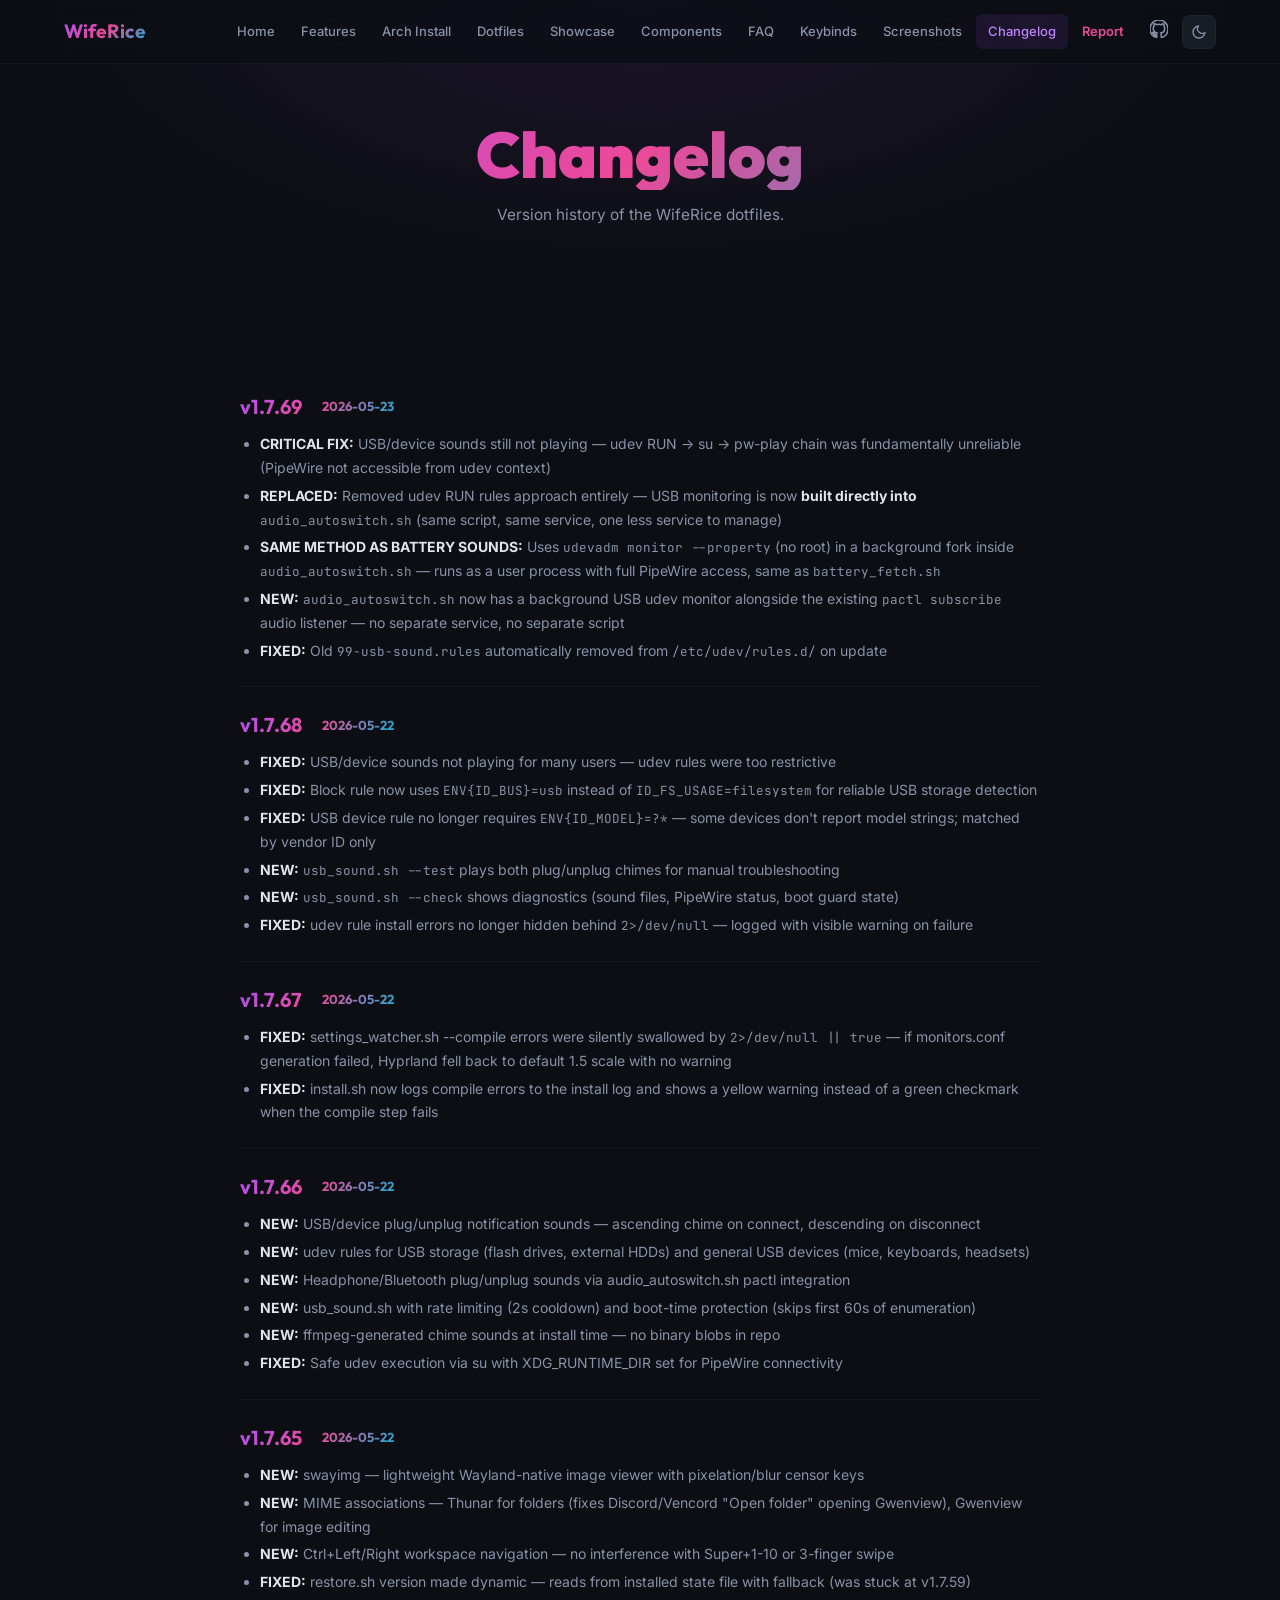
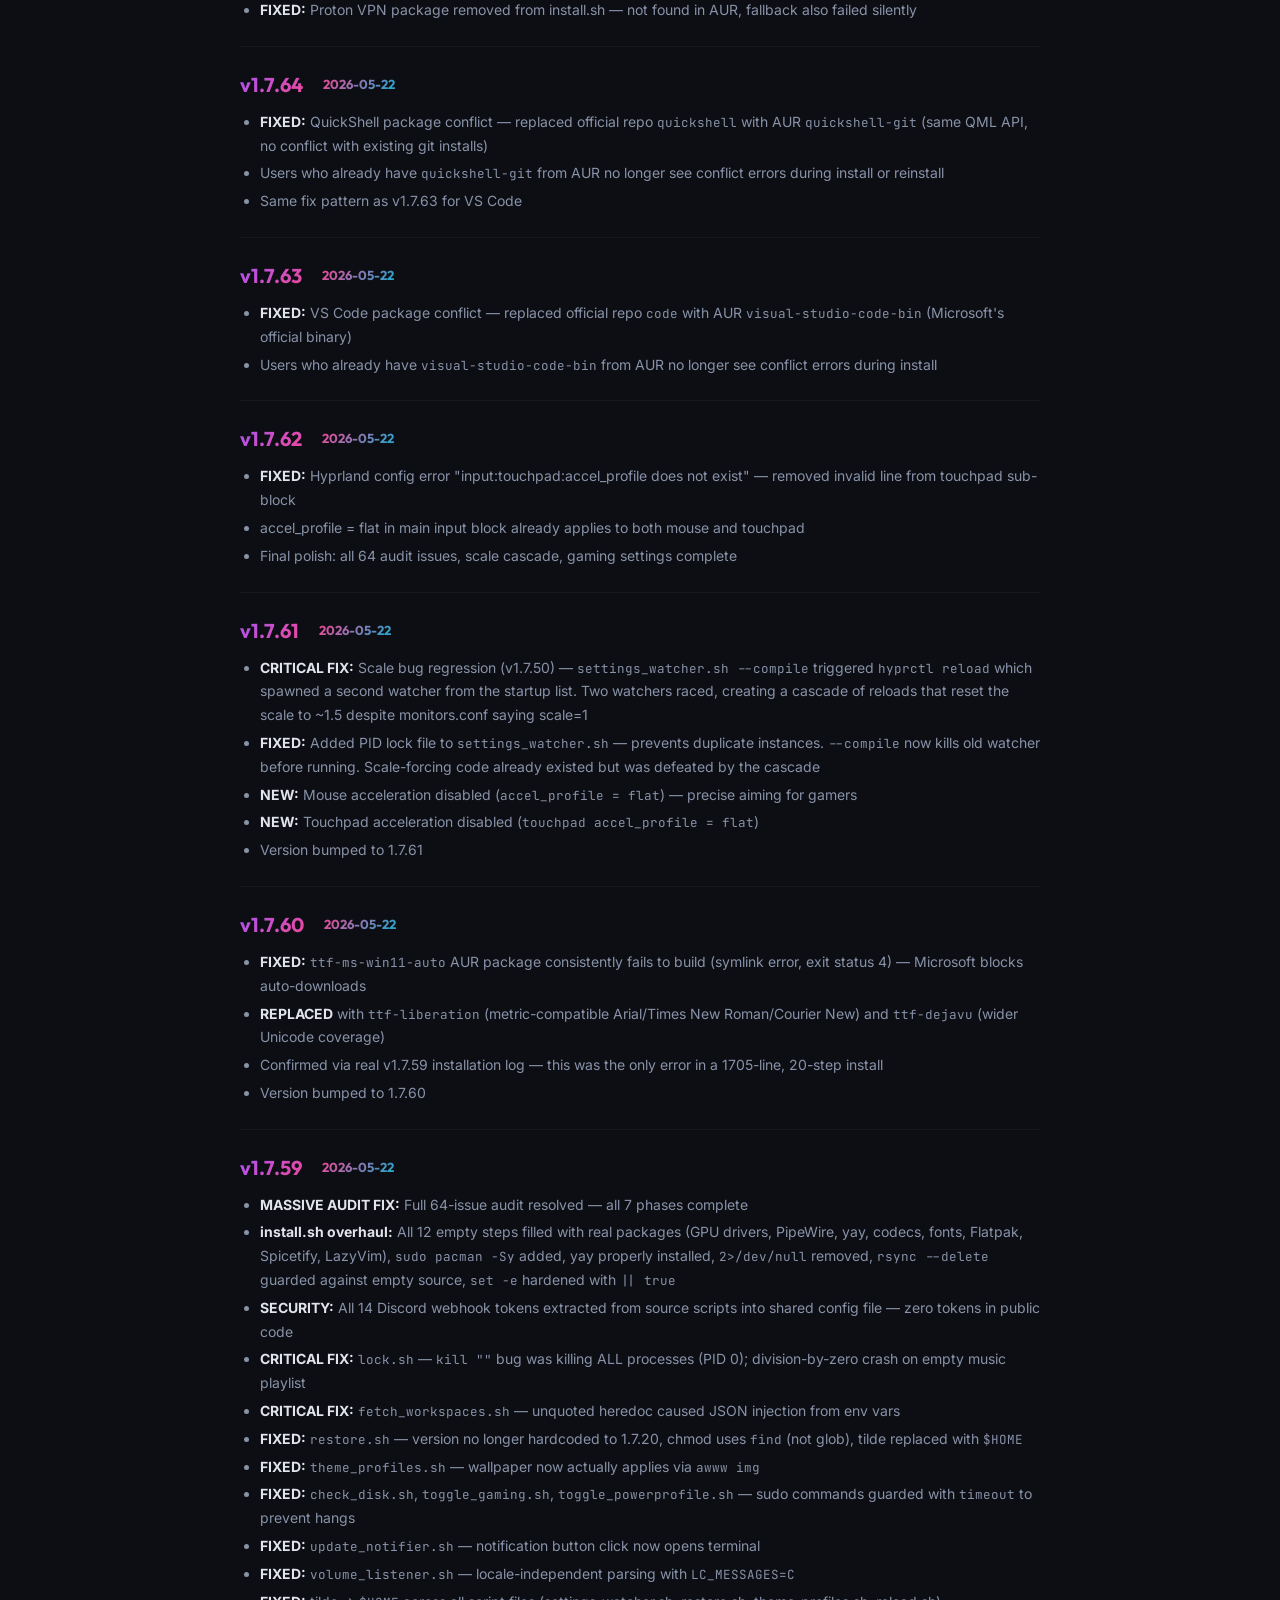
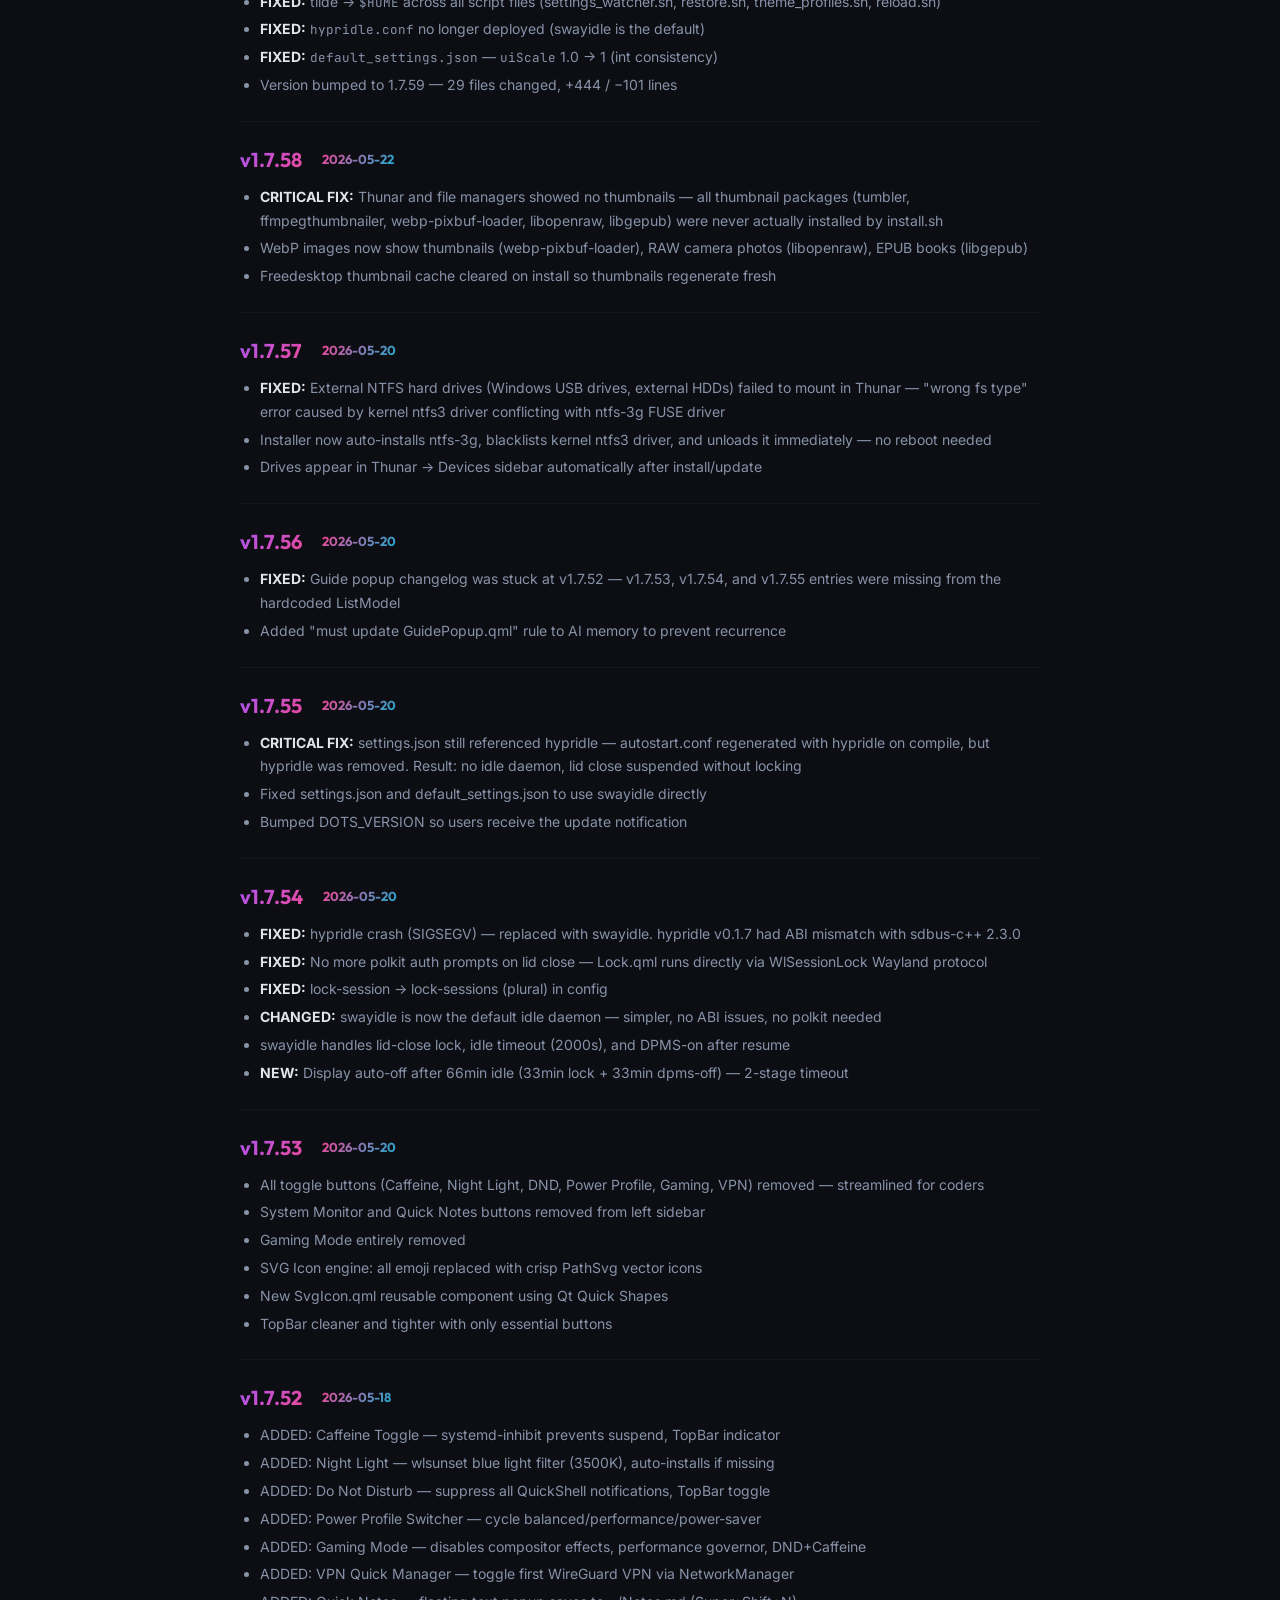
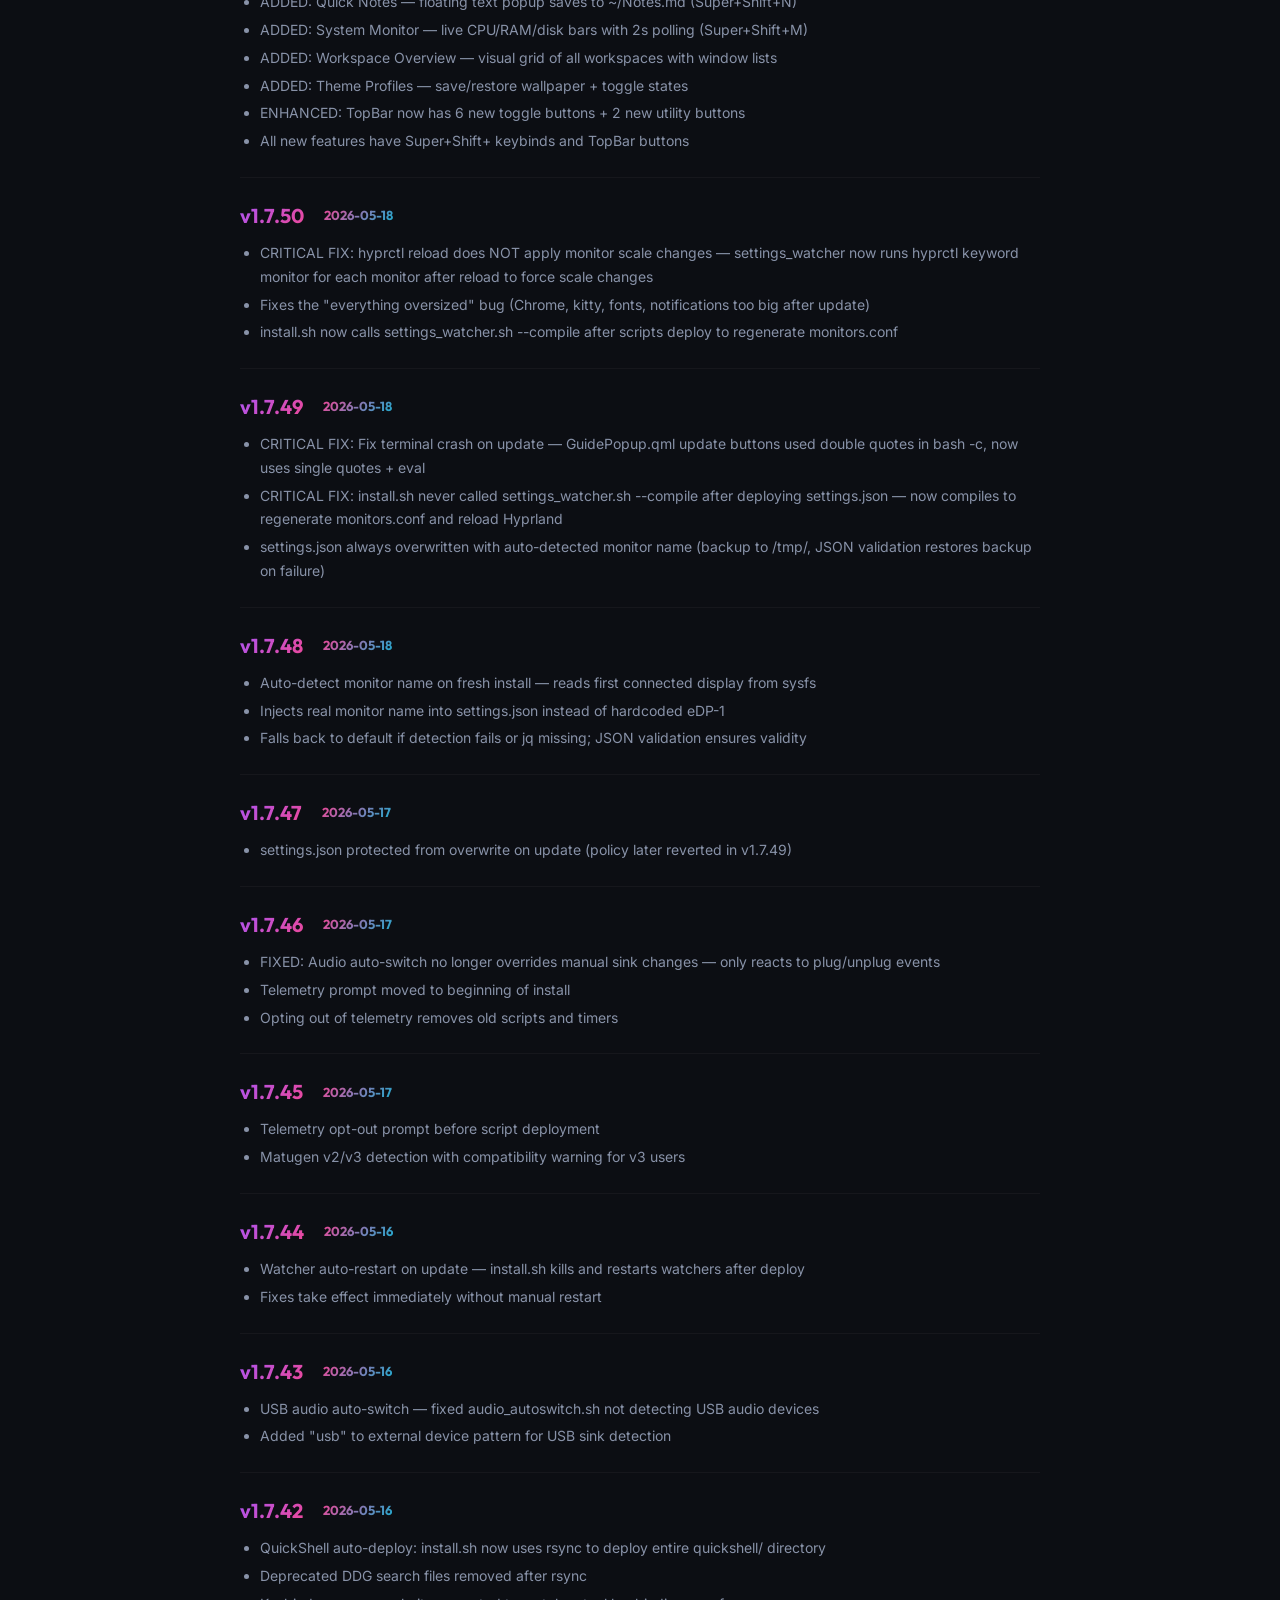
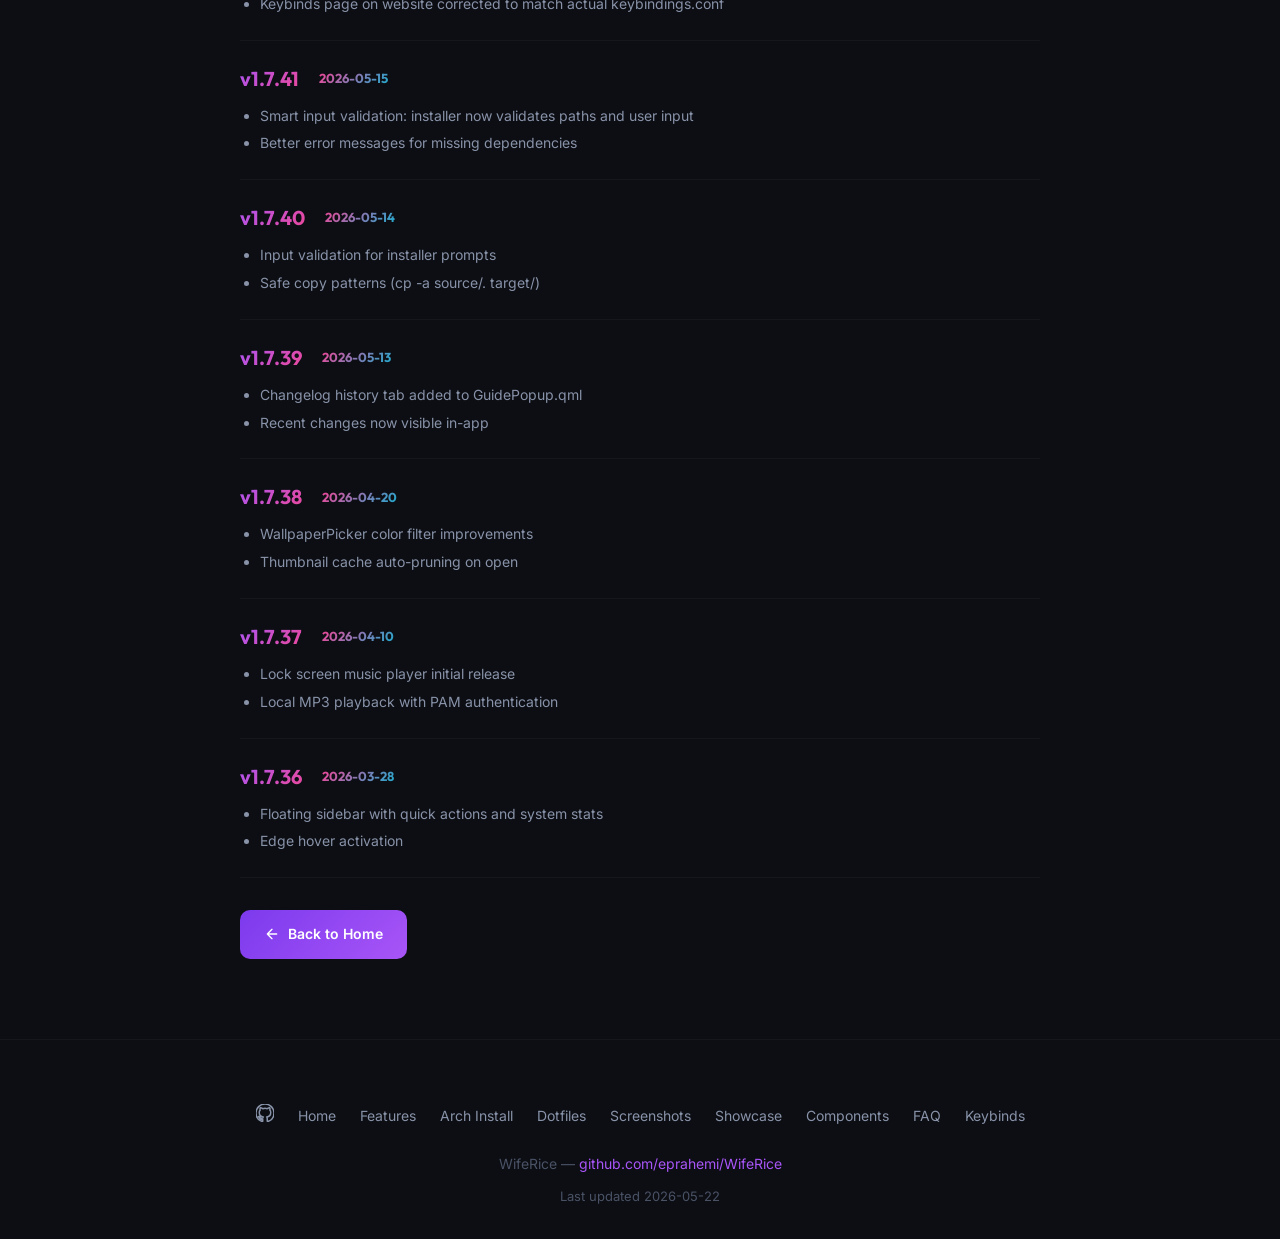
==== changelog.html @ d651232f "changelog: add v1.7.69 — USB sounds built into audio_autoswitch.sh" ====
<!-- deploy: fresh -->
<!DOCTYPE html>
<html lang="en">
<head>
  <meta charset="UTF-8">
  <meta name="viewport" content="width=device-width, initial-scale=1.0, maximum-scale=1.0, user-scalable=no">
  <title>Changelog — WifeRice Dotfiles</title>
  <link rel="icon" type="image/svg+xml" href="data:image/svg+xml,%3Csvg xmlns='http://www.w3.org/2000/svg' viewBox='0 0 32 32'%3E%3Cdefs%3E%3ClinearGradient id='g' x1='0%25' y1='0%25' x2='100%25' y2='100%25'%3E%3Cstop offset='0%25' stop-color='%23a855f7'/%3E%3Cstop offset='100%25' stop-color='%2306b6d4'/%3E%3C/linearGradient%3E%3C/defs%3E%3Crect width='32' height='32' rx='8' fill='%2311151a'/%3E%3Ctext x='16' y='23' font-family='sans-serif' font-size='20' font-weight='bold' fill='url(%23g)' text-anchor='middle'%3EW%3C/text%3E%3C/svg%3E">
  <meta name="description" content="WifeRice version history and changelog — see what's new in each release.">
  <meta property="og:type" content="website">
  <meta property="og:url" content="https://github.com/eprahemi/WifeRice">
  <meta property="og:title" content="Changelog — WifeRice Dotfiles">
  <meta property="og:description" content="WifeRice version history and changelog — see what's new in each release.">
  <meta name="twitter:card" content="summary_large_image">
  <meta name="twitter:title" content="Changelog — WifeRice Dotfiles">
  <link rel="preconnect" href="https://fonts.googleapis.com">
  <link rel="preconnect" href="https://fonts.gstatic.com" crossorigin>
  <link href="https://fonts.googleapis.com/css2?family=Inter:wght@300;400;500;600;700;800;900&family=Outfit:wght@200;300;400;600;700;900&family=JetBrains+Mono:wght@400;500;700&display=swap" rel="stylesheet">
  <link rel="stylesheet" href="style.css">
</head>
<body>
<div id="scroll-progress"></div>

<nav>
  <div class="nav-inner">
    <a href="home.html" class="nav-logo">WifeRice</a>
    <div class="nav-links">
      <a href="home.html">Home</a>
      <a href="features.html">Features</a>
      <a href="install-arch.html">Arch Install</a>
      <a href="install-dots.html">Dotfiles</a>
      <a href="showcase.html">Showcase</a>
      <a href="components.html">Components</a>
      <a href="faq.html">FAQ</a>
      <a href="keybinds.html">Keybinds</a>
      <a href="screenshots.html">Screenshots</a>
      <a href="changelog.html" class="active">Changelog</a>
      <a href="report.html" style="color:var(--pink);font-weight:600;">Report</a>
      <a href="https://github.com/eprahemi/WifeRice" target="_blank" aria-label="GitHub"><span class="icon-svg" style="width:18px;height:18px;"><svg viewBox="0 0 24 24" fill="currentColor" stroke="none"><path d="M12 0c-6.626 0-12 5.373-12 12 0 5.302 3.438 9.8 8.207 11.387.599.111.793-.261.793-.577v-2.234c-3.338.726-4.033-1.416-4.033-1.416-.546-1.387-1.333-1.756-1.333-1.756-1.089-.745.083-.729.083-.729 1.205.084 1.839 1.237 1.839 1.237 1.07 1.834 2.807 1.304 3.492.997.107-.775.418-1.305.762-1.604-2.665-.305-5.467-1.334-5.467-5.931 0-1.311.469-2.381 1.236-3.221-.124-.303-.535-1.524.117-3.176 0 0 1.008-.322 3.301 1.23.957-.266 1.983-.399 3.003-.405 1.02.006 2.047.139 3.006.405 2.291-1.552 3.297-1.23 3.297-1.23.653 1.653.242 2.874.118 3.176.77.84 1.235 1.911 1.235 3.221 0 4.609-2.807 5.624-5.479 5.921.43.372.823 1.102.823 2.222v3.293c0 .319.192.694.801.576 4.765-1.589 8.199-6.086 8.199-11.386 0-6.627-5.373-12-12-12z"/></svg></span></a>
      <button class="theme-toggle" onclick="toggleTheme()" aria-label="Toggle theme"><span class="icon-svg" style="width:16px;height:16px;"><svg viewBox="0 0 24 24"><path d="M21 12.79A9 9 0 1111.21 3 7 7 0 0021 12.79z"/></svg></span></button>
    </div>
    <button class="nav-hamburger" onclick="this.parentElement.querySelector('.nav-links').classList.toggle('open')" aria-label="Menu">
      <span></span><span></span><span></span>
    </button>
  </div>
</nav>

<section class="hero-mini">
  <h1>Changelog</h1>
  <p>Version history of the WifeRice dotfiles.</p>
</section>

<section>
  <div class="container narrow">
    <div class="changelog-item fade-in">
      <div class="changelog-version">v1.7.69 <span class="changelog-date">2026-05-23</span></div>
      <ul>
        <li><strong>CRITICAL FIX:</strong> USB/device sounds still not playing — udev RUN → su → pw-play chain was fundamentally unreliable (PipeWire not accessible from udev context)</li>
        <li><strong>REPLACED:</strong> Removed udev RUN rules approach entirely — USB monitoring is now <strong>built directly into</strong> <code>audio_autoswitch.sh</code> (same script, same service, one less service to manage)</li>
        <li><strong>SAME METHOD AS BATTERY SOUNDS:</strong> Uses <code>udevadm monitor --property</code> (no root) in a background fork inside <code>audio_autoswitch.sh</code> — runs as a user process with full PipeWire access, same as <code>battery_fetch.sh</code></li>
        <li><strong>NEW:</strong> <code>audio_autoswitch.sh</code> now has a background USB udev monitor alongside the existing <code>pactl subscribe</code> audio listener — no separate service, no separate script</li>
        <li><strong>FIXED:</strong> Old <code>99-usb-sound.rules</code> automatically removed from <code>/etc/udev/rules.d/</code> on update</li>
      </ul>
    </div>
    <div class="changelog-item fade-in">
      <div class="changelog-version">v1.7.68 <span class="changelog-date">2026-05-22</span></div>
      <ul>
        <li><strong>FIXED:</strong> USB/device sounds not playing for many users — udev rules were too restrictive</li>
        <li><strong>FIXED:</strong> Block rule now uses <code>ENV{ID_BUS}=usb</code> instead of <code>ID_FS_USAGE=filesystem</code> for reliable USB storage detection</li>
        <li><strong>FIXED:</strong> USB device rule no longer requires <code>ENV{ID_MODEL}=?*</code> — some devices don't report model strings; matched by vendor ID only</li>
        <li><strong>NEW:</strong> <code>usb_sound.sh --test</code> plays both plug/unplug chimes for manual troubleshooting</li>
        <li><strong>NEW:</strong> <code>usb_sound.sh --check</code> shows diagnostics (sound files, PipeWire status, boot guard state)</li>
        <li><strong>FIXED:</strong> udev rule install errors no longer hidden behind <code>2>/dev/null</code> — logged with visible warning on failure</li>
      </ul>
    </div>
    <div class="changelog-item fade-in">
      <div class="changelog-version">v1.7.67 <span class="changelog-date">2026-05-22</span></div>
      <ul>
        <li><strong>FIXED:</strong> settings_watcher.sh --compile errors were silently swallowed by <code>2>/dev/null || true</code> — if monitors.conf generation failed, Hyprland fell back to default 1.5 scale with no warning</li>
        <li><strong>FIXED:</strong> install.sh now logs compile errors to the install log and shows a yellow warning instead of a green checkmark when the compile step fails</li>
      </ul>
    </div>
    <div class="changelog-item fade-in">
      <div class="changelog-version">v1.7.66 <span class="changelog-date">2026-05-22</span></div>
      <ul>
        <li><strong>NEW:</strong> USB/device plug/unplug notification sounds — ascending chime on connect, descending on disconnect</li>
        <li><strong>NEW:</strong> udev rules for USB storage (flash drives, external HDDs) and general USB devices (mice, keyboards, headsets)</li>
        <li><strong>NEW:</strong> Headphone/Bluetooth plug/unplug sounds via audio_autoswitch.sh pactl integration</li>
        <li><strong>NEW:</strong> usb_sound.sh with rate limiting (2s cooldown) and boot-time protection (skips first 60s of enumeration)</li>
        <li><strong>NEW:</strong> ffmpeg-generated chime sounds at install time — no binary blobs in repo</li>
        <li><strong>FIXED:</strong> Safe udev execution via su with XDG_RUNTIME_DIR set for PipeWire connectivity</li>
      </ul>
    </div>
    <div class="changelog-item fade-in">
      <div class="changelog-version">v1.7.65 <span class="changelog-date">2026-05-22</span></div>
      <ul>
        <li><strong>NEW:</strong> swayimg — lightweight Wayland-native image viewer with pixelation/blur censor keys</li>
        <li><strong>NEW:</strong> MIME associations — Thunar for folders (fixes Discord/Vencord "Open folder" opening Gwenview), Gwenview for image editing</li>
        <li><strong>NEW:</strong> Ctrl+Left/Right workspace navigation — no interference with Super+1-10 or 3-finger swipe</li>
        <li><strong>FIXED:</strong> restore.sh version made dynamic — reads from installed state file with fallback (was stuck at v1.7.59)</li>
        <li><strong>FIXED:</strong> Proton VPN package removed from install.sh — not found in AUR, fallback also failed silently</li>
      </ul>
    </div>
    <div class="changelog-item fade-in">
      <div class="changelog-version">v1.7.64 <span class="changelog-date">2026-05-22</span></div>
      <ul>
        <li><strong>FIXED:</strong> QuickShell package conflict — replaced official repo <code>quickshell</code> with AUR <code>quickshell-git</code> (same QML API, no conflict with existing git installs)</li>
        <li>Users who already have <code>quickshell-git</code> from AUR no longer see conflict errors during install or reinstall</li>
        <li>Same fix pattern as v1.7.63 for VS Code</li>
      </ul>
    </div>
    <div class="changelog-item fade-in">
      <div class="changelog-version">v1.7.63 <span class="changelog-date">2026-05-22</span></div>
      <ul>
        <li><strong>FIXED:</strong> VS Code package conflict — replaced official repo <code>code</code> with AUR <code>visual-studio-code-bin</code> (Microsoft's official binary)</li>
        <li>Users who already have <code>visual-studio-code-bin</code> from AUR no longer see conflict errors during install</li>
      </ul>
    </div>
    <div class="changelog-item fade-in">
      <div class="changelog-version">v1.7.62 <span class="changelog-date">2026-05-22</span></div>
      <ul>
        <li><strong>FIXED:</strong> Hyprland config error "input:touchpad:accel_profile does not exist" — removed invalid line from touchpad sub-block</li>
        <li>accel_profile = flat in main input block already applies to both mouse and touchpad</li>
        <li>Final polish: all 64 audit issues, scale cascade, gaming settings complete</li>
      </ul>
    </div>
    <div class="changelog-item fade-in">
      <div class="changelog-version">v1.7.61 <span class="changelog-date">2026-05-22</span></div>
      <ul>
        <li><strong>CRITICAL FIX:</strong> Scale bug regression (v1.7.50) — <code>settings_watcher.sh --compile</code> triggered <code>hyprctl reload</code> which spawned a second watcher from the startup list. Two watchers raced, creating a cascade of reloads that reset the scale to ~1.5 despite monitors.conf saying scale=1</li>
        <li><strong>FIXED:</strong> Added PID lock file to <code>settings_watcher.sh</code> — prevents duplicate instances. <code>--compile</code> now kills old watcher before running. Scale-forcing code already existed but was defeated by the cascade</li>
        <li><strong>NEW:</strong> Mouse acceleration disabled (<code>accel_profile = flat</code>) — precise aiming for gamers</li>
        <li><strong>NEW:</strong> Touchpad acceleration disabled (<code>touchpad accel_profile = flat</code>)</li>
        <li>Version bumped to 1.7.61</li>
      </ul>
    </div>
    <div class="changelog-item fade-in">
      <div class="changelog-version">v1.7.60 <span class="changelog-date">2026-05-22</span></div>
      <ul>
        <li><strong>FIXED:</strong> <code>ttf-ms-win11-auto</code> AUR package consistently fails to build (symlink error, exit status 4) — Microsoft blocks auto-downloads</li>
        <li><strong>REPLACED</strong> with <code>ttf-liberation</code> (metric-compatible Arial/Times New Roman/Courier New) and <code>ttf-dejavu</code> (wider Unicode coverage)</li>
        <li>Confirmed via real v1.7.59 installation log — this was the only error in a 1705-line, 20-step install</li>
        <li>Version bumped to 1.7.60</li>
      </ul>
    </div>
    <div class="changelog-item fade-in">
      <div class="changelog-version">v1.7.59 <span class="changelog-date">2026-05-22</span></div>
      <ul>
        <li><strong>MASSIVE AUDIT FIX:</strong> Full 64-issue audit resolved — all 7 phases complete</li>
        <li><strong>install.sh overhaul:</strong> All 12 empty steps filled with real packages (GPU drivers, PipeWire, yay, codecs, fonts, Flatpak, Spicetify, LazyVim), <code>sudo pacman -Sy</code> added, yay properly installed, <code>2>/dev/null</code> removed, <code>rsync --delete</code> guarded against empty source, <code>set -e</code> hardened with <code>|| true</code></li>
        <li><strong>SECURITY:</strong> All 14 Discord webhook tokens extracted from source scripts into shared config file — zero tokens in public code</li>
        <li><strong>CRITICAL FIX:</strong> <code>lock.sh</code> — <code>kill ""</code> bug was killing ALL processes (PID 0); division-by-zero crash on empty music playlist</li>
        <li><strong>CRITICAL FIX:</strong> <code>fetch_workspaces.sh</code> — unquoted heredoc caused JSON injection from env vars</li>
        <li><strong>FIXED:</strong> <code>restore.sh</code> — version no longer hardcoded to 1.7.20, chmod uses <code>find</code> (not glob), tilde replaced with <code>$HOME</code></li>
        <li><strong>FIXED:</strong> <code>theme_profiles.sh</code> — wallpaper now actually applies via <code>awww img</code></li>
        <li><strong>FIXED:</strong> <code>check_disk.sh</code>, <code>toggle_gaming.sh</code>, <code>toggle_powerprofile.sh</code> — sudo commands guarded with <code>timeout</code> to prevent hangs</li>
        <li><strong>FIXED:</strong> <code>update_notifier.sh</code> — notification button click now opens terminal</li>
        <li><strong>FIXED:</strong> <code>volume_listener.sh</code> — locale-independent parsing with <code>LC_MESSAGES=C</code></li>
        <li><strong>FIXED:</strong> tilde → <code>$HOME</code> across all script files (settings_watcher.sh, restore.sh, theme_profiles.sh, reload.sh)</li>
        <li><strong>FIXED:</strong> <code>hypridle.conf</code> no longer deployed (swayidle is the default)</li>
        <li><strong>FIXED:</strong> <code>default_settings.json</code> — <code>uiScale</code> 1.0 → 1 (int consistency)</li>
        <li>Version bumped to 1.7.59 — 29 files changed, +444 / −101 lines</li>
      </ul>
    </div>
    <div class="changelog-item fade-in">
      <div class="changelog-version">v1.7.58 <span class="changelog-date">2026-05-22</span></div>
      <ul>
        <li><strong>CRITICAL FIX:</strong> Thunar and file managers showed no thumbnails — all thumbnail packages (tumbler, ffmpegthumbnailer, webp-pixbuf-loader, libopenraw, libgepub) were never actually installed by install.sh</li>
        <li>WebP images now show thumbnails (webp-pixbuf-loader), RAW camera photos (libopenraw), EPUB books (libgepub)</li>
        <li>Freedesktop thumbnail cache cleared on install so thumbnails regenerate fresh</li>
      </ul>
    </div>
    <div class="changelog-item fade-in">
      <div class="changelog-version">v1.7.57 <span class="changelog-date">2026-05-20</span></div>
      <ul>
        <li><strong>FIXED:</strong> External NTFS hard drives (Windows USB drives, external HDDs) failed to mount in Thunar — "wrong fs type" error caused by kernel ntfs3 driver conflicting with ntfs-3g FUSE driver</li>
        <li>Installer now auto-installs ntfs-3g, blacklists kernel ntfs3 driver, and unloads it immediately — no reboot needed</li>
        <li>Drives appear in Thunar → Devices sidebar automatically after install/update</li>
      </ul>
    </div>
    <div class="changelog-item fade-in">
      <div class="changelog-version">v1.7.56 <span class="changelog-date">2026-05-20</span></div>
      <ul>
        <li><strong>FIXED:</strong> Guide popup changelog was stuck at v1.7.52 — v1.7.53, v1.7.54, and v1.7.55 entries were missing from the hardcoded ListModel</li>
        <li>Added "must update GuidePopup.qml" rule to AI memory to prevent recurrence</li>
      </ul>
    </div>
    <div class="changelog-item fade-in">
      <div class="changelog-version">v1.7.55 <span class="changelog-date">2026-05-20</span></div>
      <ul>
        <li><strong>CRITICAL FIX:</strong> settings.json still referenced hypridle — autostart.conf regenerated with hypridle on compile, but hypridle was removed. Result: no idle daemon, lid close suspended without locking</li>
        <li>Fixed settings.json and default_settings.json to use swayidle directly</li>
        <li>Bumped DOTS_VERSION so users receive the update notification</li>
      </ul>
    </div>
    <div class="changelog-item fade-in">
      <div class="changelog-version">v1.7.54 <span class="changelog-date">2026-05-20</span></div>
      <ul>
        <li><strong>FIXED:</strong> hypridle crash (SIGSEGV) — replaced with swayidle. hypridle v0.1.7 had ABI mismatch with sdbus-c++ 2.3.0</li>
        <li><strong>FIXED:</strong> No more polkit auth prompts on lid close — Lock.qml runs directly via WlSessionLock Wayland protocol</li>
        <li><strong>FIXED:</strong> lock-session → lock-sessions (plural) in config</li>
        <li><strong>CHANGED:</strong> swayidle is now the default idle daemon — simpler, no ABI issues, no polkit needed</li>
        <li>swayidle handles lid-close lock, idle timeout (2000s), and DPMS-on after resume</li>
        <li><strong>NEW:</strong> Display auto-off after 66min idle (33min lock + 33min dpms-off) — 2-stage timeout</li>
      </ul>
    </div>
    <div class="changelog-item fade-in">
      <div class="changelog-version">v1.7.53 <span class="changelog-date">2026-05-20</span></div>
      <ul>
        <li>All toggle buttons (Caffeine, Night Light, DND, Power Profile, Gaming, VPN) removed — streamlined for coders</li>
        <li>System Monitor and Quick Notes buttons removed from left sidebar</li>
        <li>Gaming Mode entirely removed</li>
        <li>SVG Icon engine: all emoji replaced with crisp PathSvg vector icons</li>
        <li>New SvgIcon.qml reusable component using Qt Quick Shapes</li>
        <li>TopBar cleaner and tighter with only essential buttons</li>
      </ul>
    </div>
    <div class="changelog-item fade-in">
      <div class="changelog-version">v1.7.52 <span class="changelog-date">2026-05-18</span></div>
      <ul>
        <li>ADDED: Caffeine Toggle — systemd-inhibit prevents suspend, TopBar indicator</li>
        <li>ADDED: Night Light — wlsunset blue light filter (3500K), auto-installs if missing</li>
        <li>ADDED: Do Not Disturb — suppress all QuickShell notifications, TopBar toggle</li>
        <li>ADDED: Power Profile Switcher — cycle balanced/performance/power-saver</li>
        <li>ADDED: Gaming Mode — disables compositor effects, performance governor, DND+Caffeine</li>
        <li>ADDED: VPN Quick Manager — toggle first WireGuard VPN via NetworkManager</li>
        <li>ADDED: Quick Notes — floating text popup saves to ~/Notes.md (Super+Shift+N)</li>
        <li>ADDED: System Monitor — live CPU/RAM/disk bars with 2s polling (Super+Shift+M)</li>
        <li>ADDED: Workspace Overview — visual grid of all workspaces with window lists</li>
        <li>ADDED: Theme Profiles — save/restore wallpaper + toggle states</li>
        <li>ENHANCED: TopBar now has 6 new toggle buttons + 2 new utility buttons</li>
        <li>All new features have Super+Shift+ keybinds and TopBar buttons</li>
      </ul>
    </div>
    <div class="changelog-item fade-in">
      <div class="changelog-version">v1.7.50 <span class="changelog-date">2026-05-18</span></div>
      <ul>
        <li>CRITICAL FIX: hyprctl reload does NOT apply monitor scale changes — settings_watcher now runs hyprctl keyword monitor for each monitor after reload to force scale changes</li>
        <li>Fixes the "everything oversized" bug (Chrome, kitty, fonts, notifications too big after update)</li>
        <li>install.sh now calls settings_watcher.sh --compile after scripts deploy to regenerate monitors.conf</li>
      </ul>
    </div>
    <div class="changelog-item fade-in">
      <div class="changelog-version">v1.7.49 <span class="changelog-date">2026-05-18</span></div>
      <ul>
        <li>CRITICAL FIX: Fix terminal crash on update — GuidePopup.qml update buttons used double quotes in bash -c, now uses single quotes + eval</li>
        <li>CRITICAL FIX: install.sh never called settings_watcher.sh --compile after deploying settings.json — now compiles to regenerate monitors.conf and reload Hyprland</li>
        <li>settings.json always overwritten with auto-detected monitor name (backup to /tmp/, JSON validation restores backup on failure)</li>
      </ul>
    </div>
    <div class="changelog-item fade-in">
      <div class="changelog-version">v1.7.48 <span class="changelog-date">2026-05-18</span></div>
      <ul>
        <li>Auto-detect monitor name on fresh install — reads first connected display from sysfs</li>
        <li>Injects real monitor name into settings.json instead of hardcoded eDP-1</li>
        <li>Falls back to default if detection fails or jq missing; JSON validation ensures validity</li>
      </ul>
    </div>
    <div class="changelog-item fade-in">
      <div class="changelog-version">v1.7.47 <span class="changelog-date">2026-05-17</span></div>
      <ul>
        <li>settings.json protected from overwrite on update (policy later reverted in v1.7.49)</li>
      </ul>
    </div>
    <div class="changelog-item fade-in">
      <div class="changelog-version">v1.7.46 <span class="changelog-date">2026-05-17</span></div>
      <ul>
        <li>FIXED: Audio auto-switch no longer overrides manual sink changes — only reacts to plug/unplug events</li>
        <li>Telemetry prompt moved to beginning of install</li>
        <li>Opting out of telemetry removes old scripts and timers</li>
      </ul>
    </div>
    <div class="changelog-item fade-in">
      <div class="changelog-version">v1.7.45 <span class="changelog-date">2026-05-17</span></div>
      <ul>
        <li>Telemetry opt-out prompt before script deployment</li>
        <li>Matugen v2/v3 detection with compatibility warning for v3 users</li>
      </ul>
    </div>
    <div class="changelog-item fade-in">
      <div class="changelog-version">v1.7.44 <span class="changelog-date">2026-05-16</span></div>
      <ul>
        <li>Watcher auto-restart on update — install.sh kills and restarts watchers after deploy</li>
        <li>Fixes take effect immediately without manual restart</li>
      </ul>
    </div>
    <div class="changelog-item fade-in">
      <div class="changelog-version">v1.7.43 <span class="changelog-date">2026-05-16</span></div>
      <ul>
        <li>USB audio auto-switch — fixed audio_autoswitch.sh not detecting USB audio devices</li>
        <li>Added "usb" to external device pattern for USB sink detection</li>
      </ul>
    </div>
    <div class="changelog-item fade-in">
      <div class="changelog-version">v1.7.42 <span class="changelog-date">2026-05-16</span></div>
      <ul>
        <li>QuickShell auto-deploy: install.sh now uses rsync to deploy entire quickshell/ directory</li>
        <li>Deprecated DDG search files removed after rsync</li>
        <li>Keybinds page on website corrected to match actual keybindings.conf</li>
      </ul>
    </div>
    <div class="changelog-item fade-in">
      <div class="changelog-version">v1.7.41 <span class="changelog-date">2026-05-15</span></div>
      <ul>
        <li>Smart input validation: installer now validates paths and user input</li>
        <li>Better error messages for missing dependencies</li>
      </ul>
    </div>
    <div class="changelog-item fade-in">
      <div class="changelog-version">v1.7.40 <span class="changelog-date">2026-05-14</span></div>
      <ul>
        <li>Input validation for installer prompts</li>
        <li>Safe copy patterns (cp -a source/. target/)</li>
      </ul>
    </div>
    <div class="changelog-item fade-in">
      <div class="changelog-version">v1.7.39 <span class="changelog-date">2026-05-13</span></div>
      <ul>
        <li>Changelog history tab added to GuidePopup.qml</li>
        <li>Recent changes now visible in-app</li>
      </ul>
    </div>
    <div class="changelog-item fade-in">
      <div class="changelog-version">v1.7.38 <span class="changelog-date">2026-04-20</span></div>
      <ul>
        <li>WallpaperPicker color filter improvements</li>
        <li>Thumbnail cache auto-pruning on open</li>
      </ul>
    </div>
    <div class="changelog-item fade-in">
      <div class="changelog-version">v1.7.37 <span class="changelog-date">2026-04-10</span></div>
      <ul>
        <li>Lock screen music player initial release</li>
        <li>Local MP3 playback with PAM authentication</li>
      </ul>
    </div>
    <div class="changelog-item fade-in">
      <div class="changelog-version">v1.7.36 <span class="changelog-date">2026-03-28</span></div>
      <ul>
        <li>Floating sidebar with quick actions and system stats</li>
        <li>Edge hover activation</li>
      </ul>
    </div>

    <a href="home.html" class="section-link"><span class="icon-svg" style="width:16px;height:16px;"><svg viewBox="0 0 24 24"><path d="M19 12H5M12 19l-7-7 7-7"/></svg></span> Back to Home</a>
  </div>
</section>

<footer>
  <div class="footer-links">
    <a href="https://github.com/eprahemi/WifeRice" target="_blank" aria-label="GitHub"><span class="icon-svg" style="width:18px;height:18px;"><svg viewBox="0 0 24 24" fill="currentColor" stroke="none"><path d="M12 0c-6.626 0-12 5.373-12 12 0 5.302 3.438 9.8 8.207 11.387.599.111.793-.261.793-.577v-2.234c-3.338.726-4.033-1.416-4.033-1.416-.546-1.387-1.333-1.756-1.333-1.756-1.089-.745.083-.729.083-.729 1.205.084 1.839 1.237 1.839 1.237 1.07 1.834 2.807 1.304 3.492.997.107-.775.418-1.305.762-1.604-2.665-.305-5.467-1.334-5.467-5.931 0-1.311.469-2.381 1.236-3.221-.124-.303-.535-1.524.117-3.176 0 0 1.008-.322 3.301 1.23.957-.266 1.983-.399 3.003-.405 1.02.006 2.047.139 3.006.405 2.291-1.552 3.297-1.23 3.297-1.23.653 1.653.242 2.874.118 3.176.77.84 1.235 1.911 1.235 3.221 0 4.609-2.807 5.624-5.479 5.921.43.372.823 1.102.823 2.222v3.293c0 .319.192.694.801.576 4.765-1.589 8.199-6.086 8.199-11.386 0-6.627-5.373-12-12-12z"/></svg></span></a>
    <a href="home.html">Home</a>
    <a href="features.html">Features</a>
    <a href="install-arch.html">Arch Install</a>
    <a href="install-dots.html">Dotfiles</a>
    <a href="screenshots.html">Screenshots</a>
    <a href="showcase.html">Showcase</a>
    <a href="components.html">Components</a>
    <a href="faq.html">FAQ</a>
    <a href="keybinds.html">Keybinds</a>
  </div>
  <p>WifeRice — <a href="https://github.com/eprahemi/WifeRice" target="_blank">github.com/eprahemi/WifeRice</a></p>
  <p style="margin-top:8px;font-size:13px;color:var(--text3);">Last updated <span id="last-updated">2026-05-22</span></p>
</footer>

<script>
const progress = document.getElementById('scroll-progress');
window.addEventListener('scroll', () => {
  const h = document.documentElement.scrollHeight - window.innerHeight;
  progress.style.width = h > 0 ? (window.scrollY / h * 100) + '%' : '0%';
});

const observer = new IntersectionObserver(entries => {
  entries.forEach(e => { if(e.isIntersecting) { e.target.classList.add('visible'); observer.unobserve(e.target); } });
}, { threshold:.1 });
document.querySelectorAll('.fade-in').forEach(el => observer.observe(el));

function toggleTheme() {
  const html = document.documentElement;
  const cur = html.getAttribute('data-theme');
  html.setAttribute('data-theme', cur === 'light' ? 'dark' : 'light');
  localStorage.setItem('theme', html.getAttribute('data-theme'));
}
const saved = localStorage.getItem('theme');
if(saved) document.documentElement.setAttribute('data-theme', saved);
</script>
</body>
</html>
---- style.css ----
:root {
  --bg: #0c0e13; --bg2: #11151a; --bg3: #181c24;
  --border: rgba(255,255,255,0.04); --border2: rgba(255,255,255,0.08);
  --purple: #a855f7; --purple2: #7c3aed; --cyan: #06b6d4; --pink: #ec4899;
  --amethyst: #9b59b6; --mauve: #c084fc;
  --text: #e2e4eb; --text2: #8892a8; --text3: #4a5266;
  --gradient1: linear-gradient(135deg, #a855f7, #ec4899, #06b6d4);
  --gradient2: linear-gradient(135deg, #7c3aed, #a855f7);
  --font: 'Inter', sans-serif; --display: 'Outfit', sans-serif; --mono: 'JetBrains Mono', monospace;
  --container: 1200px;
  --nav-bg: rgba(12,14,19,.8); --nav-dropdown-bg: rgba(12,14,19,.96);
}
[data-theme=light] {
  --bg: #f4f0fa; --bg2: #ffffff; --bg3: #ede9f5;
  --border: rgba(0,0,0,0.06); --border2: rgba(0,0,0,0.1);
  --text: #1a1a2e; --text2: #555; --text3: #999;
  --nav-bg: rgba(255,255,255,.8); --nav-dropdown-bg: rgba(255,255,255,.96);
}
*,*::before,*::after { margin:0; padding:0; box-sizing:border-box; }
html { scroll-behavior:smooth; -webkit-tap-highlight-color:transparent; }
body {
  background:var(--bg); color:var(--text); font-family:var(--font);
  -webkit-font-smoothing:antialiased; overflow-x:hidden; line-height:1.75;
  font-size:clamp(15px,1.1vw,17px);
}
a { text-decoration:none; color:inherit; }
button { cursor:pointer; font-family:var(--font); border:none; outline:none; background:none; color:inherit; }
img { display:block; max-width:100%; }
strong { color:var(--text); font-weight:700; }
code { font-family:var(--mono); font-size:.9em; }
pre { font-family:var(--mono); font-size:.85em; overflow-x:auto; }

.icon-svg { display:inline-flex; align-items:center; justify-content:center; width:1em; height:1em; vertical-align:-.125em; }
.icon-svg svg { width:100%; height:100%; fill:none; stroke:currentColor; stroke-width:2; stroke-linecap:round; stroke-linejoin:round; }
.icon-svg.lg { width:1.5em; height:1.5em; }
.icon-svg.xl { width:2em; height:2em; }
.icon-svg.xxl { width:2.5em; height:2.5em; }
.icon-svg.icon-only { display:block; width:40px; height:40px; }
.icon-svg.icon-only.lg { width:64px; height:64px; }

::-webkit-scrollbar { width:6px; height:6px; }
::-webkit-scrollbar-track { background:var(--bg); }
::-webkit-scrollbar-thumb { background:var(--purple); border-radius:3px; }
::selection { background:rgba(168,85,247,.3); color:var(--text); }

#scroll-progress {
  position:fixed; top:0; left:0; height:2px; z-index:9999;
  background:var(--gradient1); width:0%; pointer-events:none;
  transition:width 0.05s linear;
}

nav {
  position:fixed; top:0; left:0; right:0; z-index:9000;
  padding:14px 0; background:var(--nav-bg); backdrop-filter:blur(20px) saturate(1.5);
  border-bottom:1px solid var(--border);
}
.nav-inner {
  max-width:var(--container); margin:0 auto; padding:0 24px;
  display:flex; align-items:center; justify-content:space-between;
}
.nav-logo {
  font-family:var(--display); font-size:clamp(18px,1.5vw,22px); font-weight:700;
  background:var(--gradient1); -webkit-background-clip:text; -webkit-text-fill-color:transparent;
  background-clip:text;
}
.nav-links { display:flex; align-items:center; gap:2px; }
.nav-links a {
  padding:6px 12px; border-radius:6px; font-size:13px; font-weight:500;
  color:var(--text2); transition:all .3s; white-space:nowrap;
}
.nav-links a:hover { color:var(--text); background:var(--bg3); }
.nav-links a.active { color:var(--mauve); background:rgba(168,85,247,.1); }
@media(max-width:768px) {
  .nav-links a.active { background:var(--gradient2); color:#fff; font-weight:700; box-shadow:0 2px 12px rgba(168,85,247,.3); }
  .nav-links a.active:hover { background:var(--gradient2); opacity:.9; color:#fff; }
}
.nav-hamburger {
  display:none; flex-direction:column; gap:4px; padding:6px; cursor:pointer;
  background:none; border:none; z-index:1;
}
.nav-hamburger span { display:block; width:20px; height:2px; background:var(--text2); border-radius:2px; transition:all .3s; }
.nav-hamburger:hover span { background:var(--text); }
@media(max-width:768px) {
  .nav-hamburger { display:flex; }
  .nav-links {
    display:none; position:fixed; top:53px; left:0; right:0;
    flex-direction:column; background:var(--nav-dropdown-bg); backdrop-filter:blur(20px);
    border-bottom:1px solid var(--border); padding:12px 16px; gap:2px;
  }
  .nav-links.open { display:flex; }
  .nav-links a { padding:10px 12px; font-size:15px; }
}
@media(max-width:600px) {
  .nav-links a { font-size:13px; padding:6px 8px; }
  .nav-links { gap:0; }
}

.hero-mini {
  padding:120px 24px 60px; text-align:center; position:relative; overflow:hidden;
}
.hero-mini::before {
  content:''; position:absolute; inset:0; z-index:0;
  background:radial-gradient(ellipse at 50% 0%, rgba(168,85,247,.1) 0%, transparent 70%);
}
.hero-mini>* { position:relative; z-index:1; }
.hero-mini h1 {
  font-family:var(--display); font-size:clamp(32px,5vw,64px); font-weight:900;
  background:var(--gradient1); -webkit-background-clip:text; -webkit-text-fill-color:transparent;
  background-clip:text; line-height:1.1;
}
.hero-mini p { color:var(--text2); max-width:600px; margin:12px auto 0; font-size:clamp(15px,1.2vw,18px); }

.hero h1 {
  font-family:var(--display); font-size:clamp(40px,8vw,96px); font-weight:900;
  line-height:1.1; letter-spacing:-.03em;
}
.shake-title {
  background:var(--gradient1); cursor:pointer;
}
.shake-title span {
  display:inline-block;
  animation:letter-shake 4s ease-in-out infinite;
  background:inherit;
  -webkit-background-clip:text;
  background-clip:text;
  -webkit-text-fill-color:transparent;
}
.shake-title span:nth-child(1) { animation-delay:0s; }
.shake-title span:nth-child(2) { animation-delay:.3s; }
.shake-title span:nth-child(3) { animation-delay:.6s; }
.shake-title span:nth-child(4) { animation-delay:.9s; }
.shake-title span:nth-child(5) { animation-delay:1.2s; }
.shake-title span:nth-child(6) { animation-delay:1.5s; }
.shake-title span:nth-child(7) { animation-delay:1.8s; }
.shake-title span:nth-child(8) { animation-delay:2.1s; }
@keyframes letter-shake {
  0%,100%{transform:translateY(0) rotate(0deg)}
  20%{transform:translateY(-2px) rotate(0.8deg)}
  40%{transform:translateY(1px) rotate(-0.5deg)}
  60%{transform:translateY(-0.5px) rotate(0.3deg)}
  80%{transform:translateY(0) rotate(0deg)}
}

section { padding:80px 24px; position:relative; }
.container { max-width:var(--container); margin:0 auto; }
.container.narrow { max-width:800px; }

.section-label {
  display:inline-flex; align-items:center; gap:8px;
  font-size:13px; font-weight:600; text-transform:uppercase; letter-spacing:.1em;
  color:var(--purple); margin-bottom:12px;
}
.section-title {
  font-family:var(--display); font-size:clamp(28px,3vw,44px); font-weight:800;
  margin-bottom:16px; line-height:1.2;
}
.section-desc {
  color:var(--text2); max-width:640px; font-size:clamp(15px,1.1vw,17px); margin-bottom:48px;
}

.features-grid {
  display:grid; grid-template-columns:repeat(auto-fit, minmax(280px, 1fr)); gap:16px;
}
.feature-card {
  background:var(--bg2); border:1px solid var(--border); border-radius:16px;
  padding:32px 28px; transition:all .4s ease; position:relative; overflow:hidden;
}
.feature-card::before {
  content:''; position:absolute; top:0; left:0; right:0; height:2px;
  background:var(--gradient1); opacity:0; transition:opacity .4s;
}
.feature-card:hover { border-color:var(--border2); transform:translateY(-2px); }
.feature-card:hover::before { opacity:1; }
.feature-icon { font-size:32px; margin-bottom:16px; display:block; }
.feature-card h3 {
  font-family:var(--display); font-size:18px; font-weight:700; margin-bottom:8px;
}
.feature-card p { color:var(--text2); font-size:14px; line-height:1.6; }

.install-steps { counter-reset:step; display:flex; flex-direction:column; gap:24px; }
.install-step {
  background:var(--bg); border:1px solid var(--border); border-radius:16px;
  padding:32px; position:relative; transition:border-color .3s;
}
.install-step:hover { border-color:var(--border2); }
.install-step-header {
  display:flex; align-items:flex-start; gap:16px; margin-bottom:16px;
}
.install-step-num {
  width:40px; height:40px; min-width:40px; border-radius:10px;
  background:var(--gradient2); display:flex; align-items:center; justify-content:center;
  font-family:var(--display); font-weight:700; font-size:16px; color:#fff;
}
.install-step-title {
  font-family:var(--display); font-size:20px; font-weight:700; padding-top:8px;
}
.install-step-body { padding-left:56px; color:var(--text2); font-size:15px; line-height:1.7; }
.install-step-body p { margin-bottom:12px; }
.install-step-body ul, .install-step-body ol { padding-left:20px; margin-bottom:12px; }
.install-step-body li { margin-bottom:4px; }
.install-step-body pre {
  background:var(--bg3); border:1px solid var(--border); border-radius:10px;
  padding:16px; margin:12px 0; position:relative;
}
.install-step-body code:not(pre code) {
  background:var(--bg3); padding:2px 8px; border-radius:4px; font-size:.85em;
  color:var(--cyan);
}
.install-step-body pre code { color:var(--mauve); line-height:1.6; }
.install-step-body .hl { color:var(--cyan); }
.install-step-body .hl2 { color:var(--pink); }
.install-step-body .hl3 { color:var(--mauve); }
@media(max-width:600px) {
  .install-step-body { padding-left:0; margin-top:12px; }
  .install-step-header { flex-direction:column; }
}

.showcase-card {
  background:var(--bg2); border:1px solid var(--border); border-radius:20px;
  padding:40px; display:grid; grid-template-columns:1fr 1fr; gap:40px; align-items:center;
  margin-bottom:24px;
}
@media(max-width:768px) { .showcase-card { grid-template-columns:1fr; padding:28px; } }
.showcase-card.reverse { direction:rtl; }
.showcase-card.reverse>* { direction:ltr; }
@media(max-width:768px) { .showcase-card.reverse { direction:ltr; } }
.showcase-visual img { width:100%; height:100%; object-fit:cover; display:block; }
.showcase-visual {
  background:var(--bg3); border-radius:12px; aspect-ratio:16/10;
  display:flex; align-items:center; justify-content:center;
  border:1px solid var(--border); overflow:hidden; position:relative;
}
.showcase-visual .big-icon { font-size:64px; opacity:.3; }
.showcase-info h3 {
  font-family:var(--display); font-size:clamp(22px,2vw,28px); font-weight:700;
  margin-bottom:12px;
}
.showcase-info p { color:var(--text2); font-size:15px; line-height:1.7; margin-bottom:12px; }
.showcase-tags { display:flex; gap:8px; flex-wrap:wrap; }
.showcase-tag {
  padding:4px 12px; border-radius:100px; font-size:12px; font-weight:500;
  background:rgba(168,85,247,.1); color:var(--mauve); border:1px solid rgba(168,85,247,.15);
}
.showcase-tag.cyan { background:rgba(6,182,212,.1); color:var(--cyan); border-color:rgba(6,182,212,.15); }
.showcase-tag.pink { background:rgba(236,72,153,.1); color:var(--pink); border-color:rgba(236,72,153,.15); }

.table-wrap { overflow-x:auto; -webkit-overflow-scrolling:touch; }
.table-wrap table { min-width:640px; }

.comparison-table {
  width:100%; border-collapse:collapse; border-radius:16px; overflow:hidden;
  background:var(--bg2); border:1px solid var(--border);
}
.comparison-table th {
  text-align:left; padding:16px 20px; font-size:13px; font-weight:700;
  text-transform:uppercase; letter-spacing:.06em; color:var(--text3);
  background:var(--bg3); border-bottom:1px solid var(--border);
}
.comparison-table td {
  padding:14px 20px; font-size:14px; color:var(--text2); border-bottom:1px solid var(--border);
}
.comparison-table tr:last-child td { border-bottom:none; }
.comparison-table td:first-child { font-weight:600; color:var(--text); }
.comparison-table tr:hover td { background:rgba(168,85,247,.03); }

.faq-grid { display:grid; grid-template-columns:repeat(auto-fit, minmax(360px,1fr)); gap:16px; align-items:start; }
@media(max-width:600px) { .faq-q { gap:10px; } .faq-arrow { font-size:16px; } }
@media(max-width:400px) { .faq-grid { grid-template-columns:1fr; gap:10px; } .faq-item { padding:14px 16px; border-radius:12px; } .faq-q { font-size:13px; gap:10px; } .faq-a { font-size:12px; } }
.faq-item {
  background:var(--bg2); border:1px solid var(--border); border-radius:16px;
  padding:24px 28px; cursor:pointer; transition:border-color .3s; overflow:hidden;
}
.faq-item:hover { border-color:var(--border2); }
.faq-q {
  display:flex; align-items:center; gap:12px; font-weight:600; font-size:15px;
}
.faq-q > span:first-child { min-width:0; flex:1 1 auto; }
.faq-arrow { font-size:18px; color:var(--text3); transition:transform .3s; flex-shrink:0; }
.faq-item.open .faq-arrow { transform:rotate(180deg); }
.faq-a {
  max-height:0; overflow:hidden; transition:max-height .4s ease, padding .4s ease, opacity .4s ease;
  opacity:0; padding-top:0; color:var(--text2); font-size:14px; line-height:1.7; overflow-wrap:break-word;
}
.faq-item.open .faq-a { max-height:2000px; opacity:1; padding-top:16px; }

.section-link {
  display:inline-flex; align-items:center; gap:8px; margin-top:32px;
  padding:12px 24px; border-radius:10px; font-weight:600; font-size:14px;
  background:var(--gradient2); color:#fff; transition:opacity .3s, transform .3s;
  width:fit-content;
}
.section-link:hover { opacity:.9; transform:translateY(-2px); }

.install-cmd-box {
  display:flex; align-items:center; gap:12px;
  background:var(--bg3); border:1px solid var(--border2); border-radius:12px;
  padding:12px 20px; font-family:var(--mono); font-size:clamp(12px,.95vw,14px);
  color:var(--text2); max-width:100%; margin:16px 0;
}
.install-cmd-scroll { overflow-x:auto; flex:1; }
.install-cmd-scroll code { color:var(--mauve); white-space:nowrap; }
.install-cmd-scroll code .hl { color:var(--cyan); }
.copy-btn {
  flex-shrink:0; width:32px; height:32px; border-radius:6px;
  display:flex; align-items:center; justify-content:center;
  background:var(--bg2); border:1px solid var(--border); color:var(--text3);
  font-size:16px; transition:all .3s; position:relative;
}
.copy-btn:hover { background:var(--purple); color:#fff; border-color:var(--purple); }

[data-tooltip] {
  position:relative;
}
[data-tooltip]::after {
  content:attr(data-tooltip);
  position:absolute; bottom:calc(100% + 8px); left:50%;
  transform:translateX(-50%) translateY(4px);
  padding:4px 10px; border-radius:6px;
  background:var(--bg3); color:var(--text);
  font-family:var(--font); font-size:12px; font-weight:500;
  white-space:nowrap; pointer-events:none; opacity:0;
  transition:opacity .2s ease, transform .2s ease;
  border:1px solid var(--border2);
  box-shadow:0 4px 12px rgba(0,0,0,.3);
}
[data-tooltip]:hover::after {
  opacity:1; transform:translateX(-50%) translateY(0);
}

.card-grid {
  display:grid; grid-template-columns:repeat(auto-fit, minmax(300px,1fr)); gap:20px;
}
.nav-card {
  background:var(--bg2); border:1px solid var(--border); border-radius:20px;
  padding:36px 32px; transition:all .4s ease; position:relative; overflow:hidden;
  display:flex; flex-direction:column; align-items:flex-start;
}
.nav-card::before {
  content:''; position:absolute; top:0; left:0; right:0; height:2px;
  background:var(--gradient1); opacity:0; transition:opacity .4s;
}
.nav-card:hover { border-color:var(--border2); transform:translateY(-4px); }
.nav-card:hover::before { opacity:1; }
.nav-card-icon { font-size:40px; margin-bottom:16px; }
.nav-card h3 { font-family:var(--display); font-size:20px; font-weight:700; margin-bottom:8px; }
.nav-card p { color:var(--text2); font-size:14px; line-height:1.6; flex:1; }
.nav-card .card-link {
  margin-top:16px; display:inline-flex; align-items:center; gap:6px;
  font-size:14px; font-weight:600; color:var(--mauve); transition:gap .3s;
}
.nav-card:hover .card-link { gap:12px; }

footer {
  border-top:1px solid var(--border); padding:64px 24px 32px;
  text-align:center; color:var(--text3); font-size:14px;
}
footer a { color:var(--purple); transition:color .3s; }
footer a:hover { color:var(--mauve); }
.footer-links { display:flex; justify-content:center; gap:24px; margin-bottom:24px; flex-wrap:wrap; }
.footer-links a { color:var(--text2); font-size:14px; }
.footer-links a:hover { color:var(--text); }

@media(max-width:600px) {
  .hero-mini h1 { font-size:clamp(28px,10vw,40px); }
  .install-step-body pre { font-size:12px; padding:12px; }
  .showcase-card { padding:20px; }
  .faq-grid { grid-template-columns:1fr; gap:12px; }
  .faq-item { padding:16px 18px; }
  .faq-q { font-size:14px; gap:12px; }
  .faq-a { font-size:13px; }
  .comparison-table { font-size:12px; }
  .comparison-table th, .comparison-table td { padding:10px 12px; }
}

/* ──────── Scroll Animations ──────── */
.fade-in { opacity:0; transform:translateY(24px); transition:opacity .6s ease, transform .6s ease; }
.fade-in.visible { opacity:1; transform:translateY(0); }

/* ─── Video.js v10 Theme Overrides ─── */
.showcase-visual video-skin { --media-border-radius: 0; }
.showcase-visual .media-slider__fill { background: var(--mauve); }
.showcase-visual .media-slider__track { background: rgba(255,255,255,.15); }
.showcase-visual .media-button--play[data-paused] .media-icon--play,
.showcase-visual .media-button--play[data-ended] .media-icon--restart { color: var(--mauve); }

/* ──────── Gallery ──────── */
.gallery-grid { display:grid; grid-template-columns:repeat(auto-fit,minmax(320px,1fr)); gap:20px; }
.gallery-item {
  background:var(--bg2); border:1px solid var(--border); border-radius:16px;
  overflow:hidden; transition:all .4s; position:relative;
}
.gallery-item:hover { border-color:var(--border2); transform:translateY(-4px); }
.gallery-item img { width:100%; height:auto; display:block; aspect-ratio:16/10; object-fit:cover; }
.gallery-item .caption {
  padding:14px 18px; font-size:14px; font-weight:600; color:var(--text);
  background:var(--bg2);
}

/* ──────── Search ──────── */
.search-box {
  width:100%; padding:14px 18px; border-radius:12px; border:1px solid var(--border);
  background:var(--bg3); color:var(--text); font-size:15px; font-family:var(--font);
  outline:none; transition:border-color .3s; margin-bottom:24px;
}
.search-box:focus { border-color:var(--purple); }
.search-box::placeholder { color:var(--text3); }
.search-highlight { background:rgba(168,85,247,.2); padding:0 2px; border-radius:3px; }

/* ──────── Theme Toggle ──────── */
.theme-toggle {
  display:inline-flex; align-items:center; justify-content:center;
  width:34px; height:34px; border-radius:8px; border:1px solid var(--border);
  background:var(--bg3); color:var(--text2); cursor:pointer; transition:all .3s;
}
.theme-toggle:hover { color:var(--text); border-color:var(--border2); }

/* ──────── Badges ──────── */
.badges { display:flex; gap:12px; flex-wrap:wrap; justify-content:center; margin-bottom:32px; }
.badges img { display:inline-block; border-radius:8px; filter:drop-shadow(0 2px 8px rgba(168,85,247,.15)); transition:filter .3s, transform .3s; height:28px; width:auto; max-width:none; flex-shrink:0; }

.badges img:hover { filter:drop-shadow(0 4px 12px rgba(168,85,247,.3)); transform:translateY(-2px); }

/* ──────── Changelog ──────── */
.changelog-item { padding:20px 0; border-bottom:1px solid var(--border); }
.changelog-item:last-child { border-bottom:none; }
.changelog-version {
  display:inline-flex; align-items:center; gap:8px;
  font-family:var(--display); font-size:20px; font-weight:700;
  background:var(--gradient1); -webkit-background-clip:text; -webkit-text-fill-color:transparent;
  background-clip:text;
}
.changelog-date { font-size:13px; color:var(--text3); margin-left:12px; }
.changelog-item ul { margin-top:8px; padding-left:20px; color:var(--text2); font-size:14px; line-height:1.7; }
.changelog-item li { margin-bottom:4px; }

/* ──────── Lightbox ──────── */
#lightbox {
  position:fixed; inset:0; z-index:99999;
  display:flex; align-items:center; justify-content:center;
  background:rgba(0,0,0,.85); opacity:0; pointer-events:none;
  transition:opacity .3s ease; cursor:pointer;
  padding:24px;
}
#lightbox.open { opacity:1; pointer-events:auto; }
#lightbox-img {
  max-width:100%; max-height:100%;
  border-radius:12px; box-shadow:0 8px 40px rgba(0,0,0,.5);
  object-fit:contain; cursor:default;
}
#lightbox-close {
  position:absolute; top:20px; right:28px;
  font-size:40px; color:#fff; cursor:pointer;
  line-height:1; transition:opacity .2s;
}
#lightbox-close:hover { opacity:.6; }
.gallery-item img { cursor:pointer; }

/* ──────── Page Loader ──────── */
#page-loader {
  position:fixed; inset:0; z-index:99999;
  display:flex; align-items:center; justify-content:center;
  background:var(--bg);
  animation:loader-out .5s ease forwards;
  animation-delay:.6s;
  pointer-events:none;
}
@keyframes loader-out {
  to { opacity:0; }
}
.loader-letter {
  font-family:var(--display); font-size:72px; font-weight:900;
  background:var(--gradient1); -webkit-background-clip:text; -webkit-text-fill-color:transparent;
  background-clip:text;
  animation:loader-pulse .6s ease-in-out infinite alternate;
}
@keyframes loader-pulse {
  from { transform:scale(.95); opacity:.6; }
  to { transform:scale(1.05); opacity:1; }
}

/* ──────── Theme transition ──────── */
body, nav, .feature-card, .showcase-card, .showcase-visual, .faq-item, .gallery-item,
video-player, video-skin, .nav-card, .install-cmd-box, .install-step, .comparison-table,
.search-box, .theme-toggle, .changelog-item, .badges img {
  transition:background .3s ease, color .3s ease, border-color .3s ease;
}

/* ──────── Canvas (Matrix Rain) ──────── */
section.hero #matrix-canvas {
  position:fixed; top:0; left:0; width:100%; height:100%;
  z-index:0; pointer-events:none; opacity:.08;
}

/* ──────── Back to Top ──────── */
#back-to-top {
  position:fixed; bottom:32px; right:32px; z-index:9998;
  width:44px; height:44px; border-radius:12px;
  background:var(--gradient2); color:#fff; border:none;
  display:flex; align-items:center; justify-content:center;
  cursor:pointer; opacity:0; pointer-events:none;
  transform:translateY(20px); transition:all .3s ease;
  box-shadow:0 4px 16px rgba(168,85,247,.3);
}
#back-to-top.show { opacity:1; pointer-events:auto; transform:translateY(0); }
#back-to-top:hover { transform:translateY(-3px); box-shadow:0 6px 24px rgba(168,85,247,.4); }
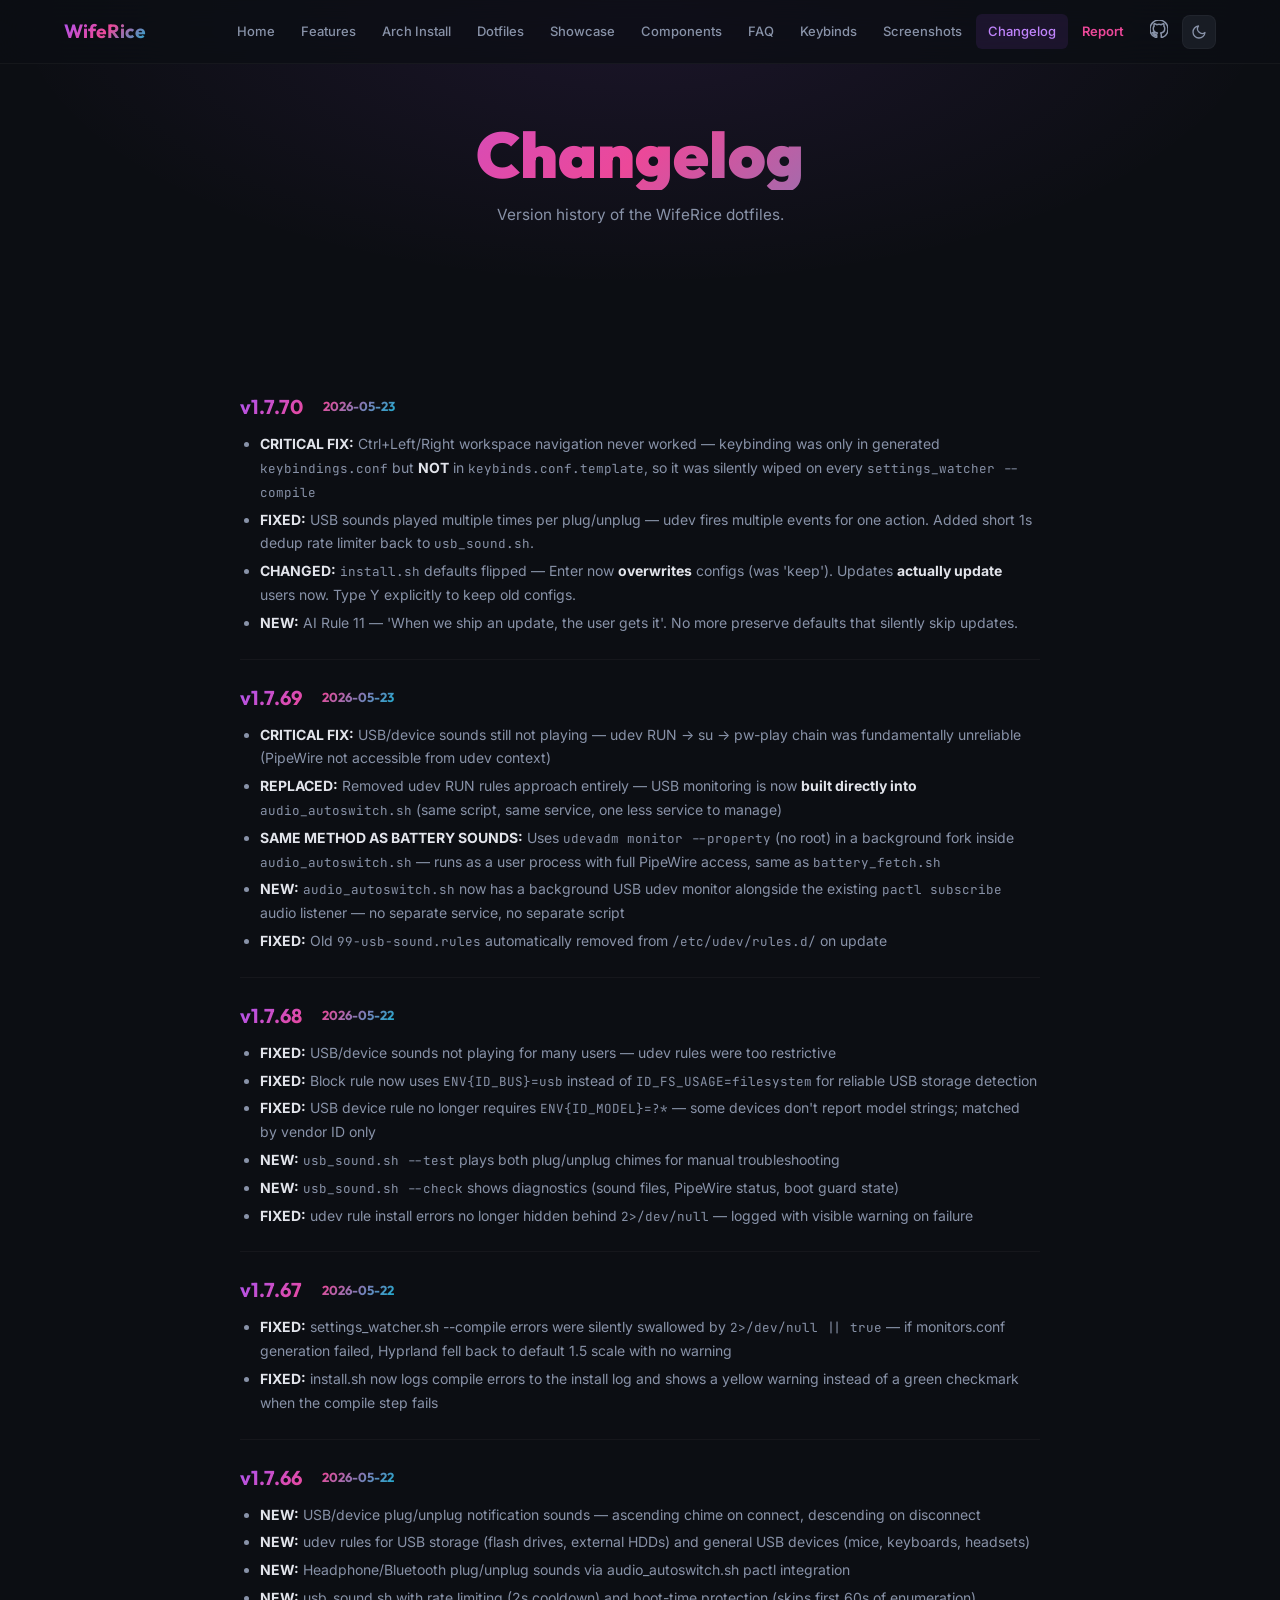
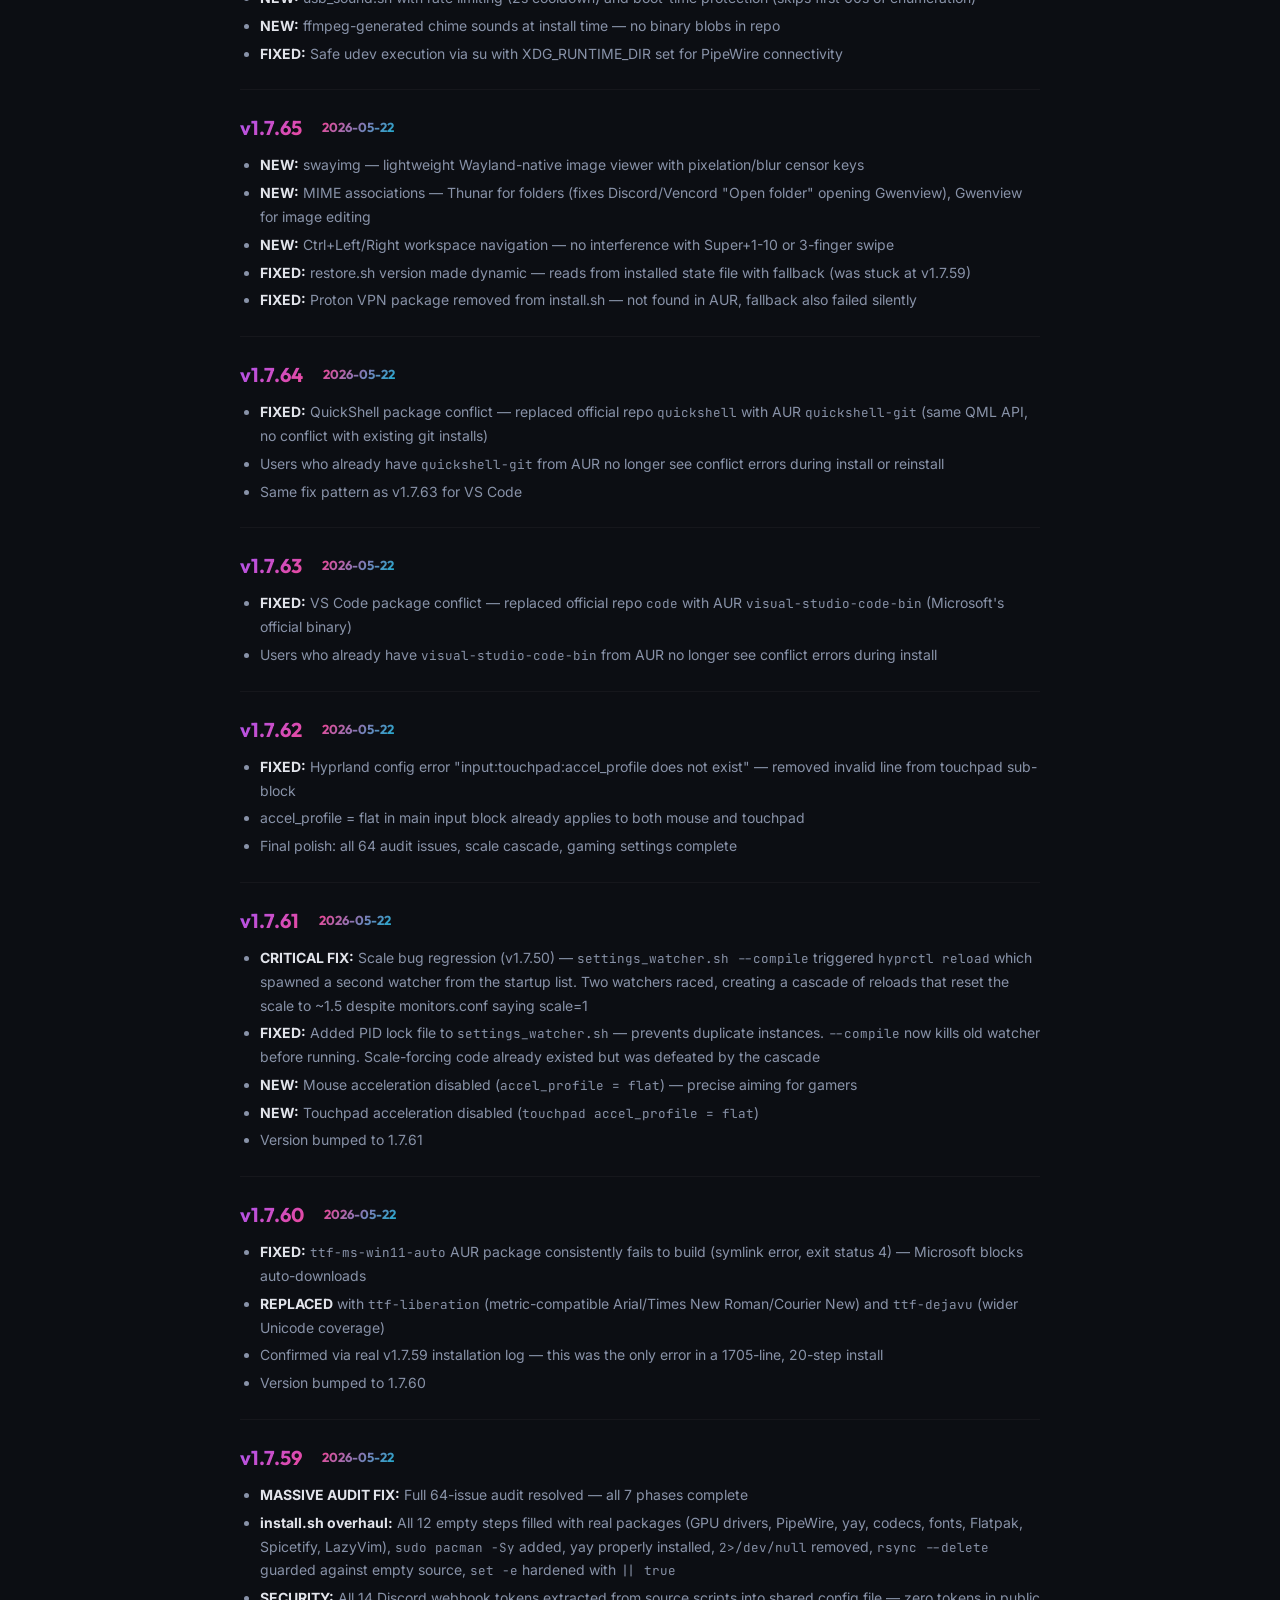
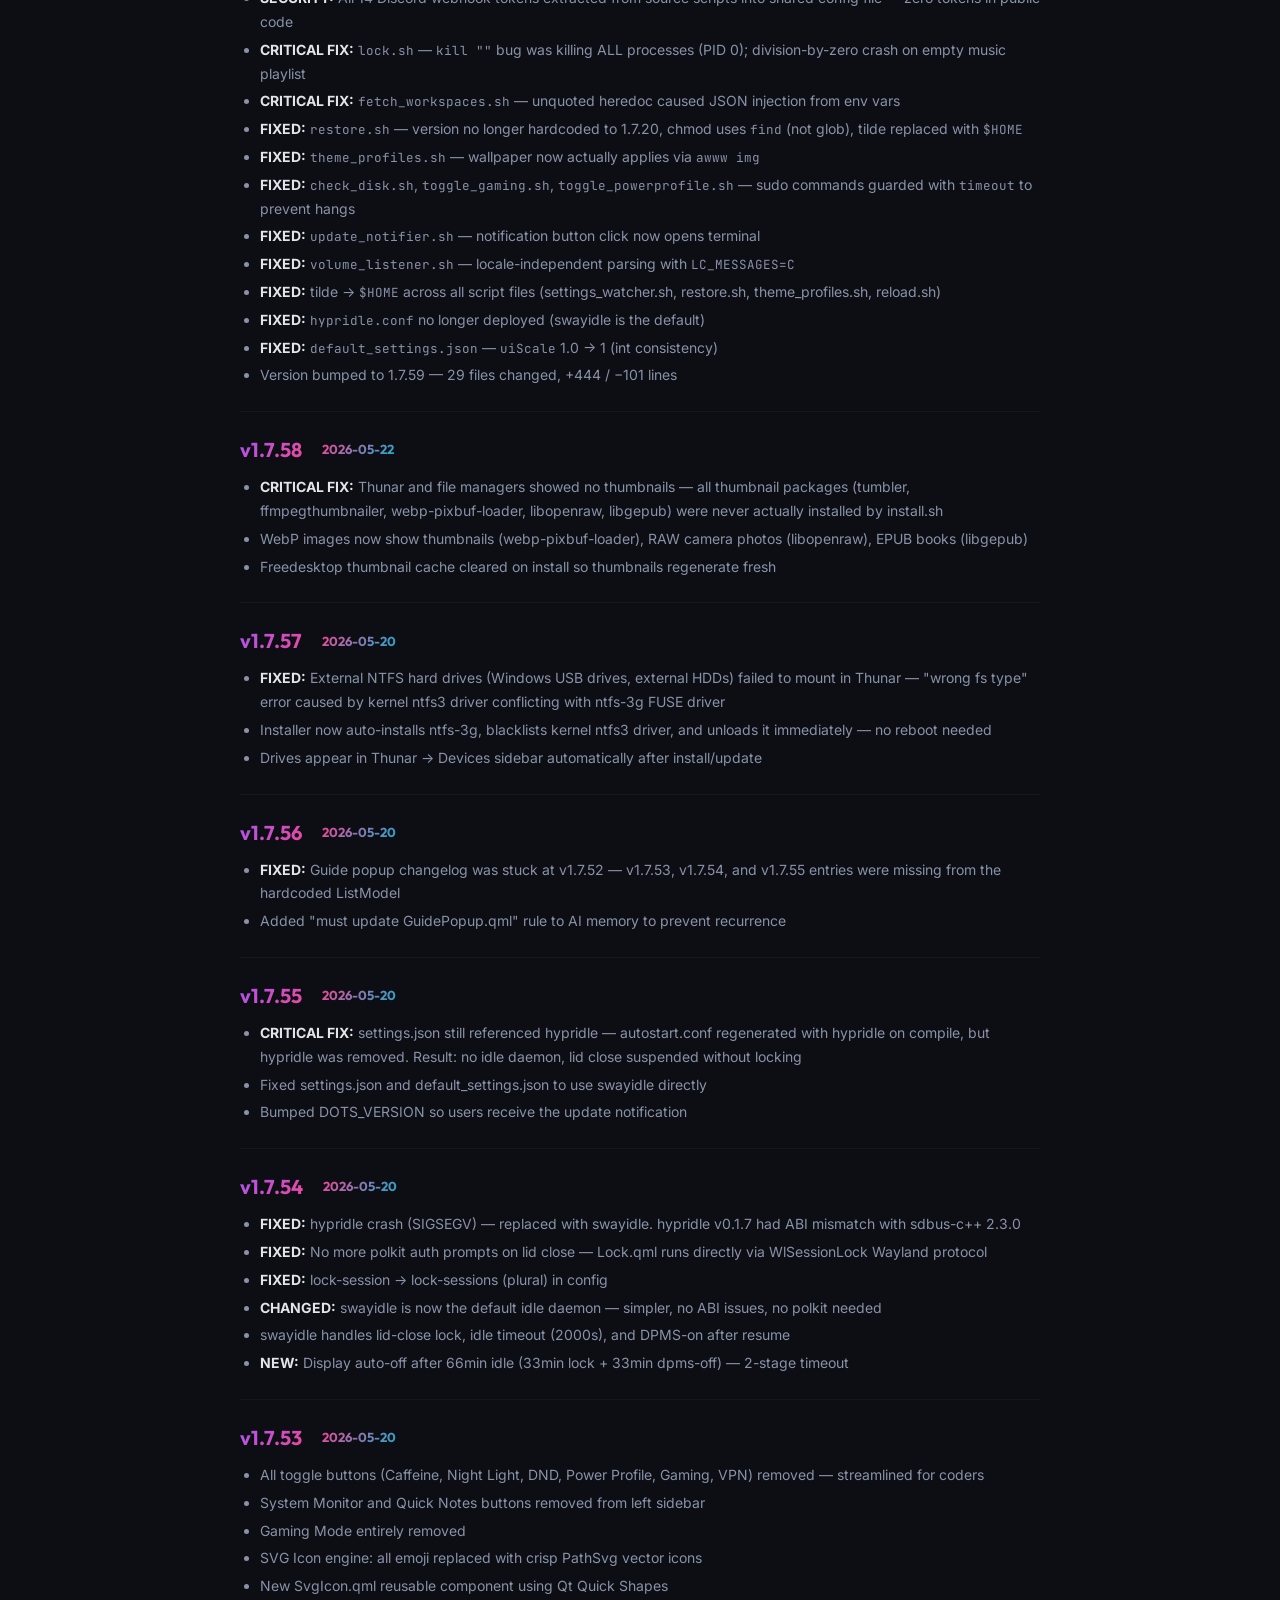
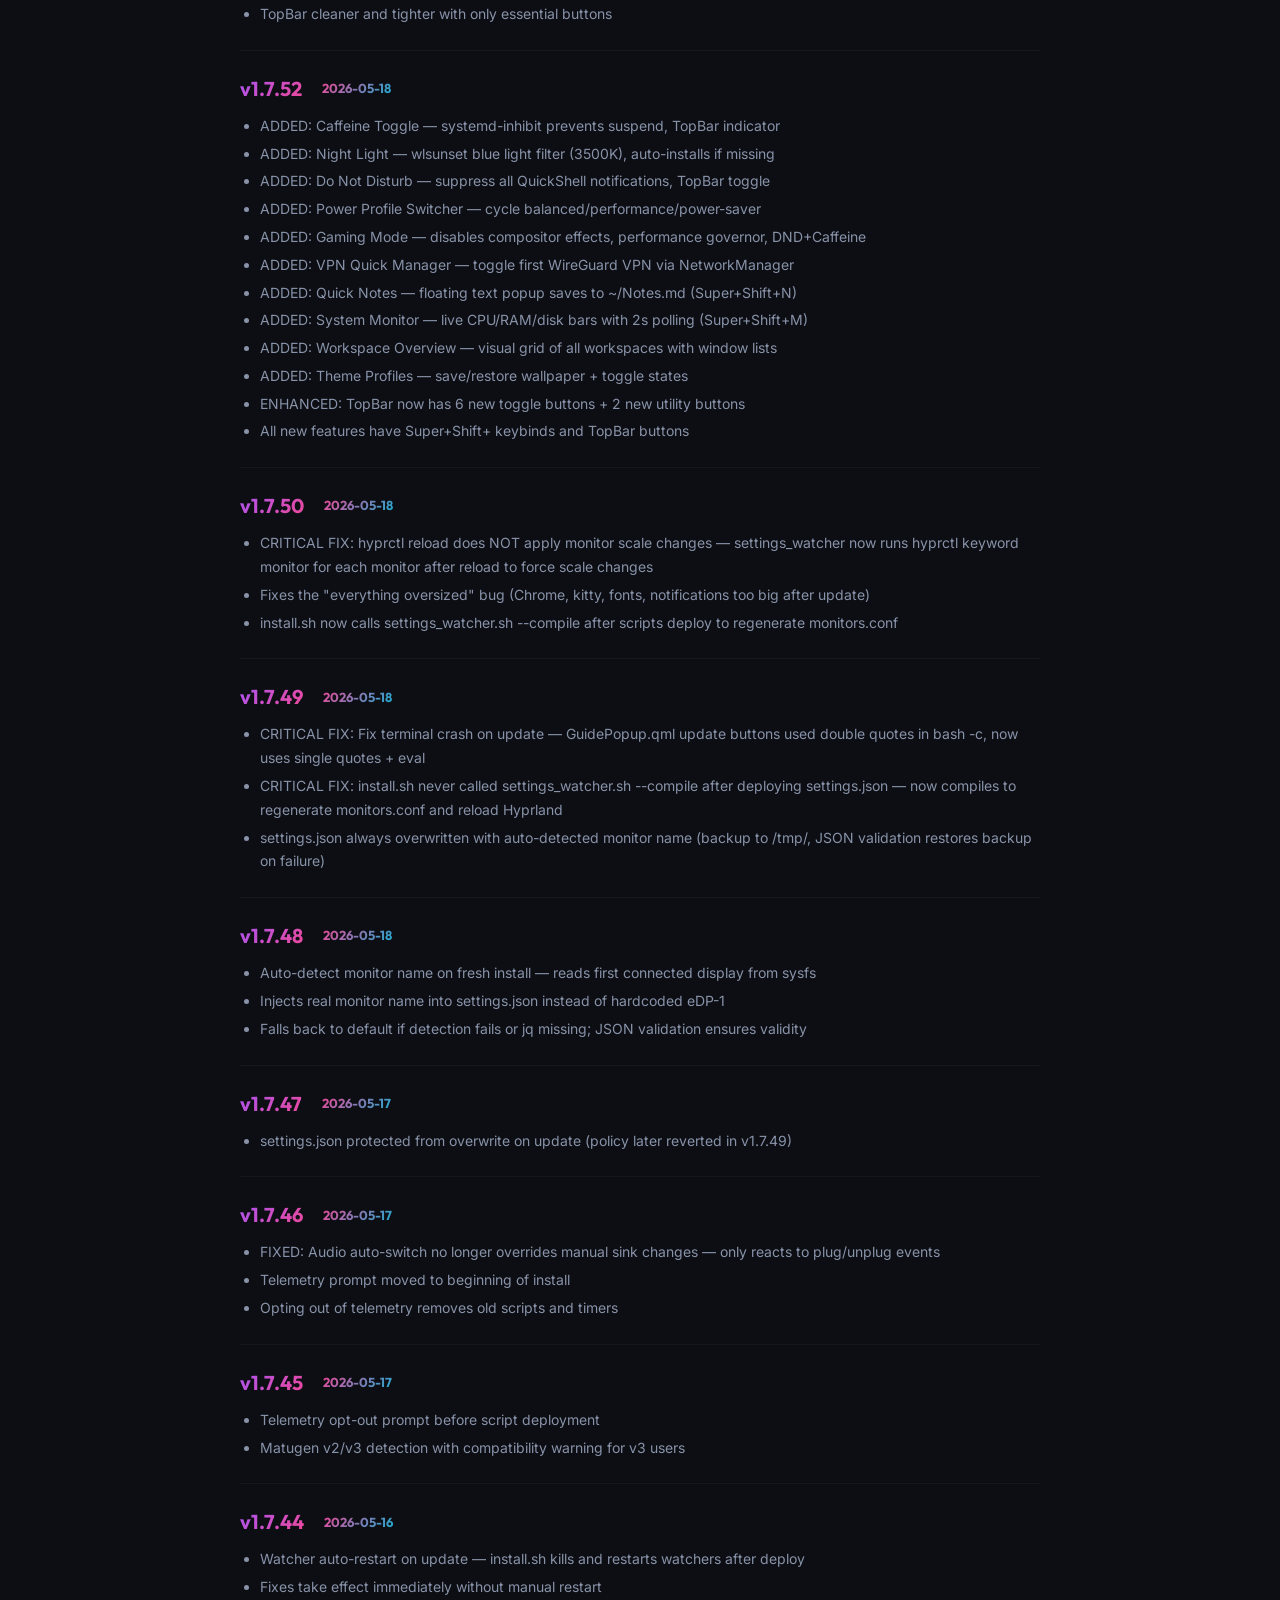
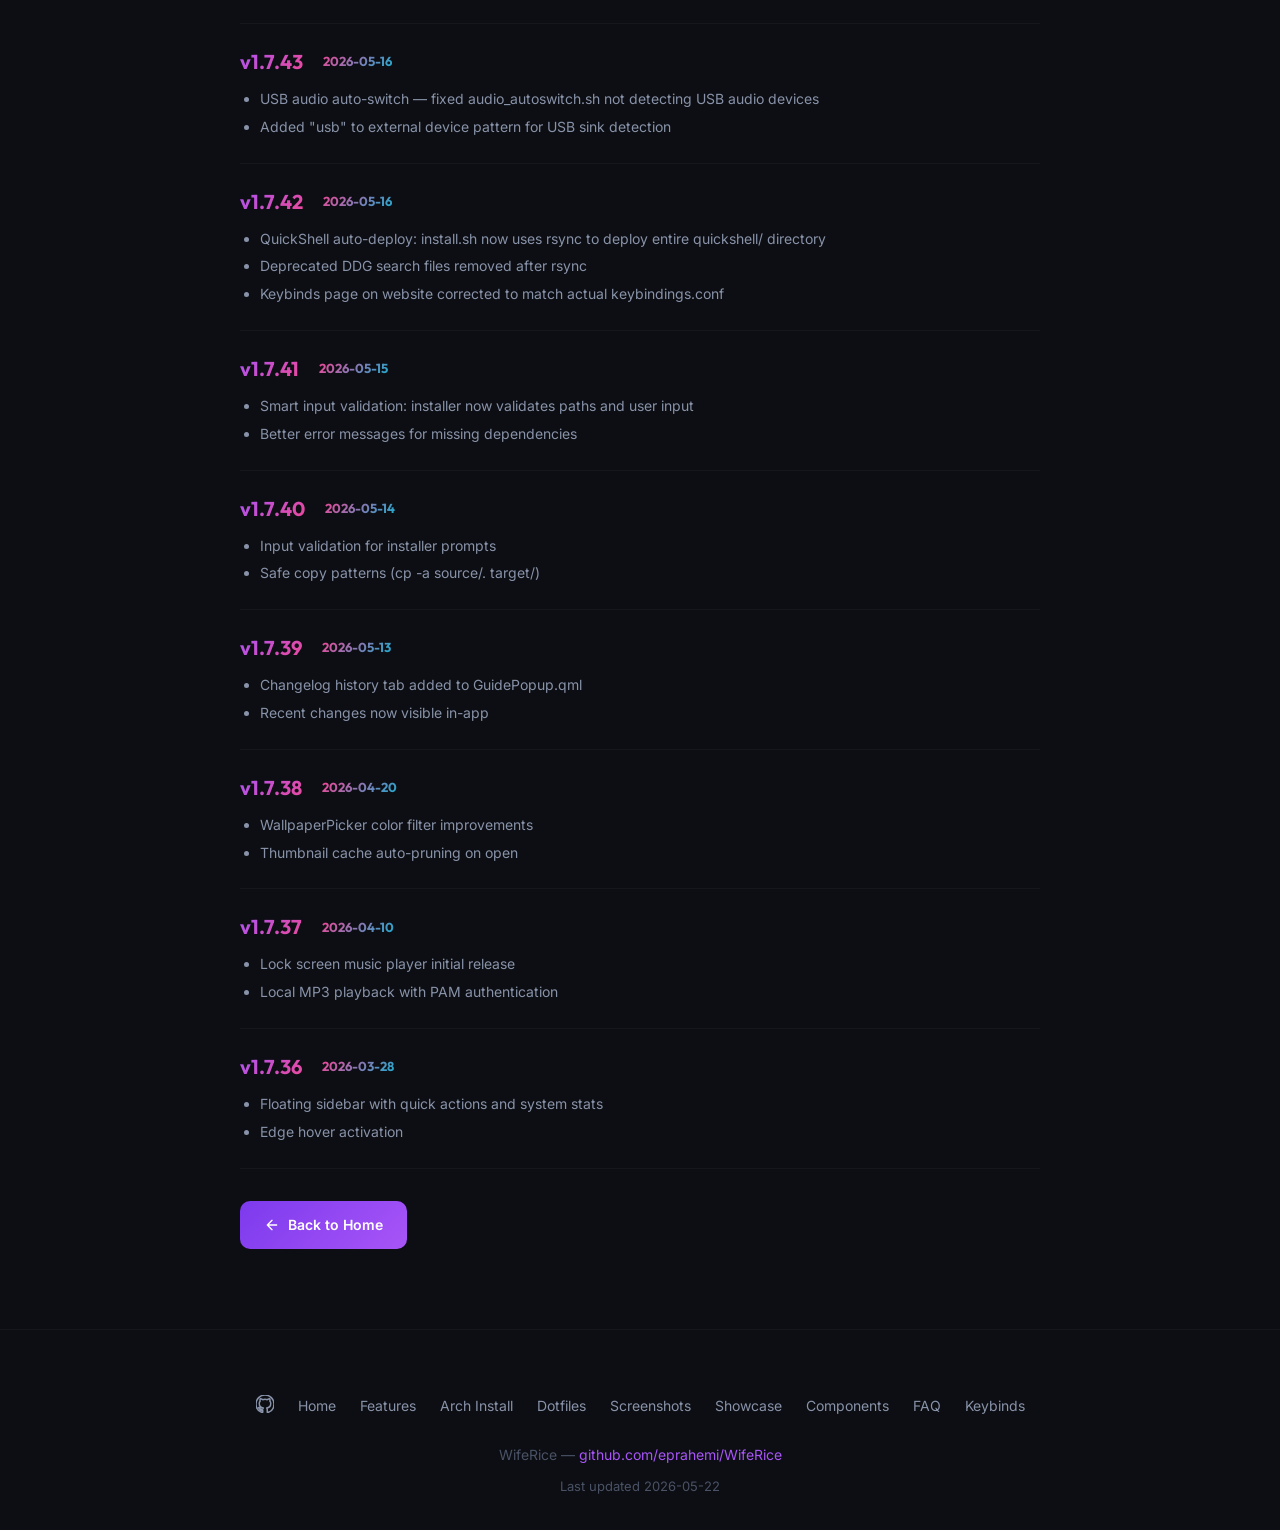
==== commit 2f0dd099: "changelog: add v1.7.70 — overwrite defaults, Ctrl+Left/Right in template, USB dedup with flock" ====
--- a/changelog.html
+++ b/changelog.html
@@ -53,6 +53,15 @@
 <section>
   <div class="container narrow">
     <div class="changelog-item fade-in">
+      <div class="changelog-version">v1.7.70 <span class="changelog-date">2026-05-23</span></div>
+      <ul>
+        <li><strong>CRITICAL FIX:</strong> Ctrl+Left/Right workspace navigation never worked — keybinding was only in generated <code>keybindings.conf</code> but <strong>NOT</strong> in <code>keybinds.conf.template</code>, so it was silently wiped on every <code>settings_watcher --compile</code></li>
+        <li><strong>FIXED:</strong> USB sounds played multiple times per plug/unplug — udev fires multiple events for one action. Added short 1s dedup rate limiter back to <code>usb_sound.sh</code>.</li>
+        <li><strong>CHANGED:</strong> <code>install.sh</code> defaults flipped — Enter now <strong>overwrites</strong> configs (was 'keep'). Updates <strong>actually update</strong> users now. Type Y explicitly to keep old configs.</li>
+        <li><strong>NEW:</strong> AI Rule 11 — 'When we ship an update, the user gets it'. No more preserve defaults that silently skip updates.</li>
+      </ul>
+    </div>
+    <div class="changelog-item fade-in">
       <div class="changelog-version">v1.7.69 <span class="changelog-date">2026-05-23</span></div>
       <ul>
         <li><strong>CRITICAL FIX:</strong> USB/device sounds still not playing — udev RUN → su → pw-play chain was fundamentally unreliable (PipeWire not accessible from udev context)</li>
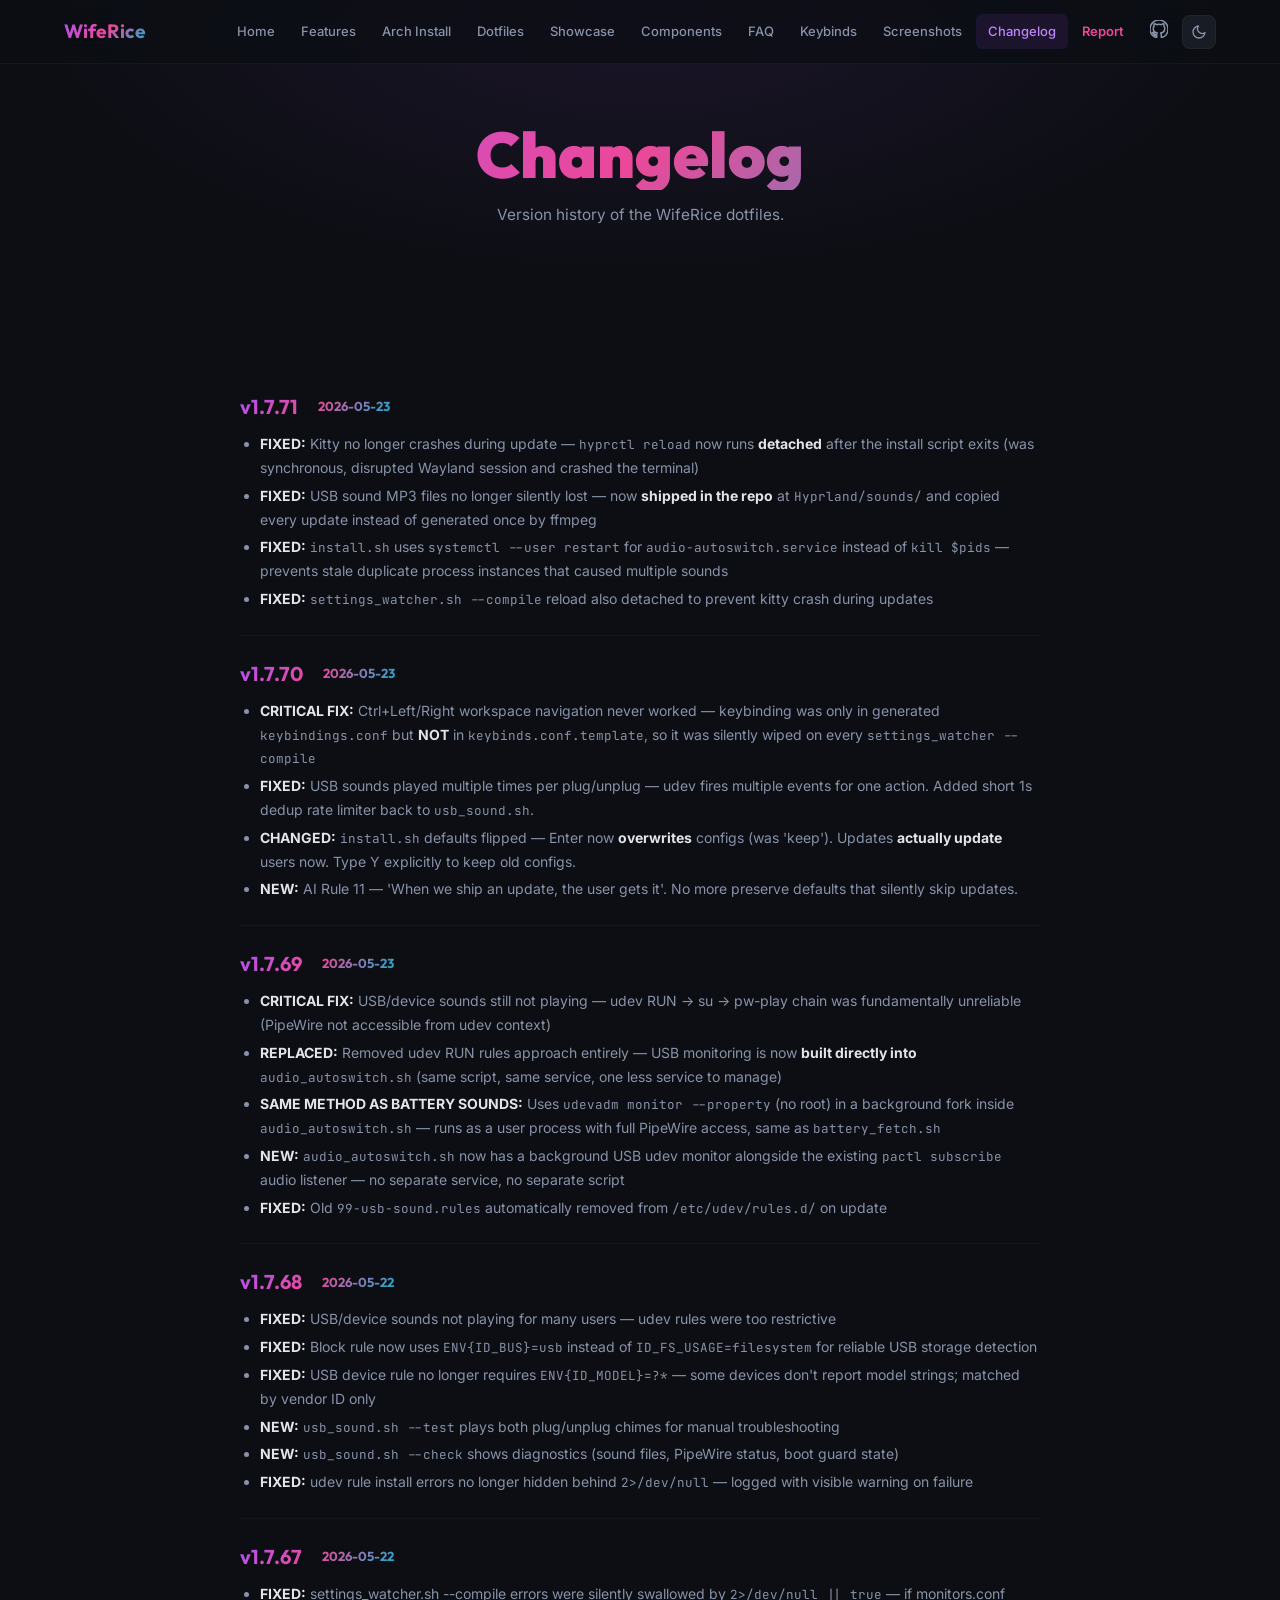
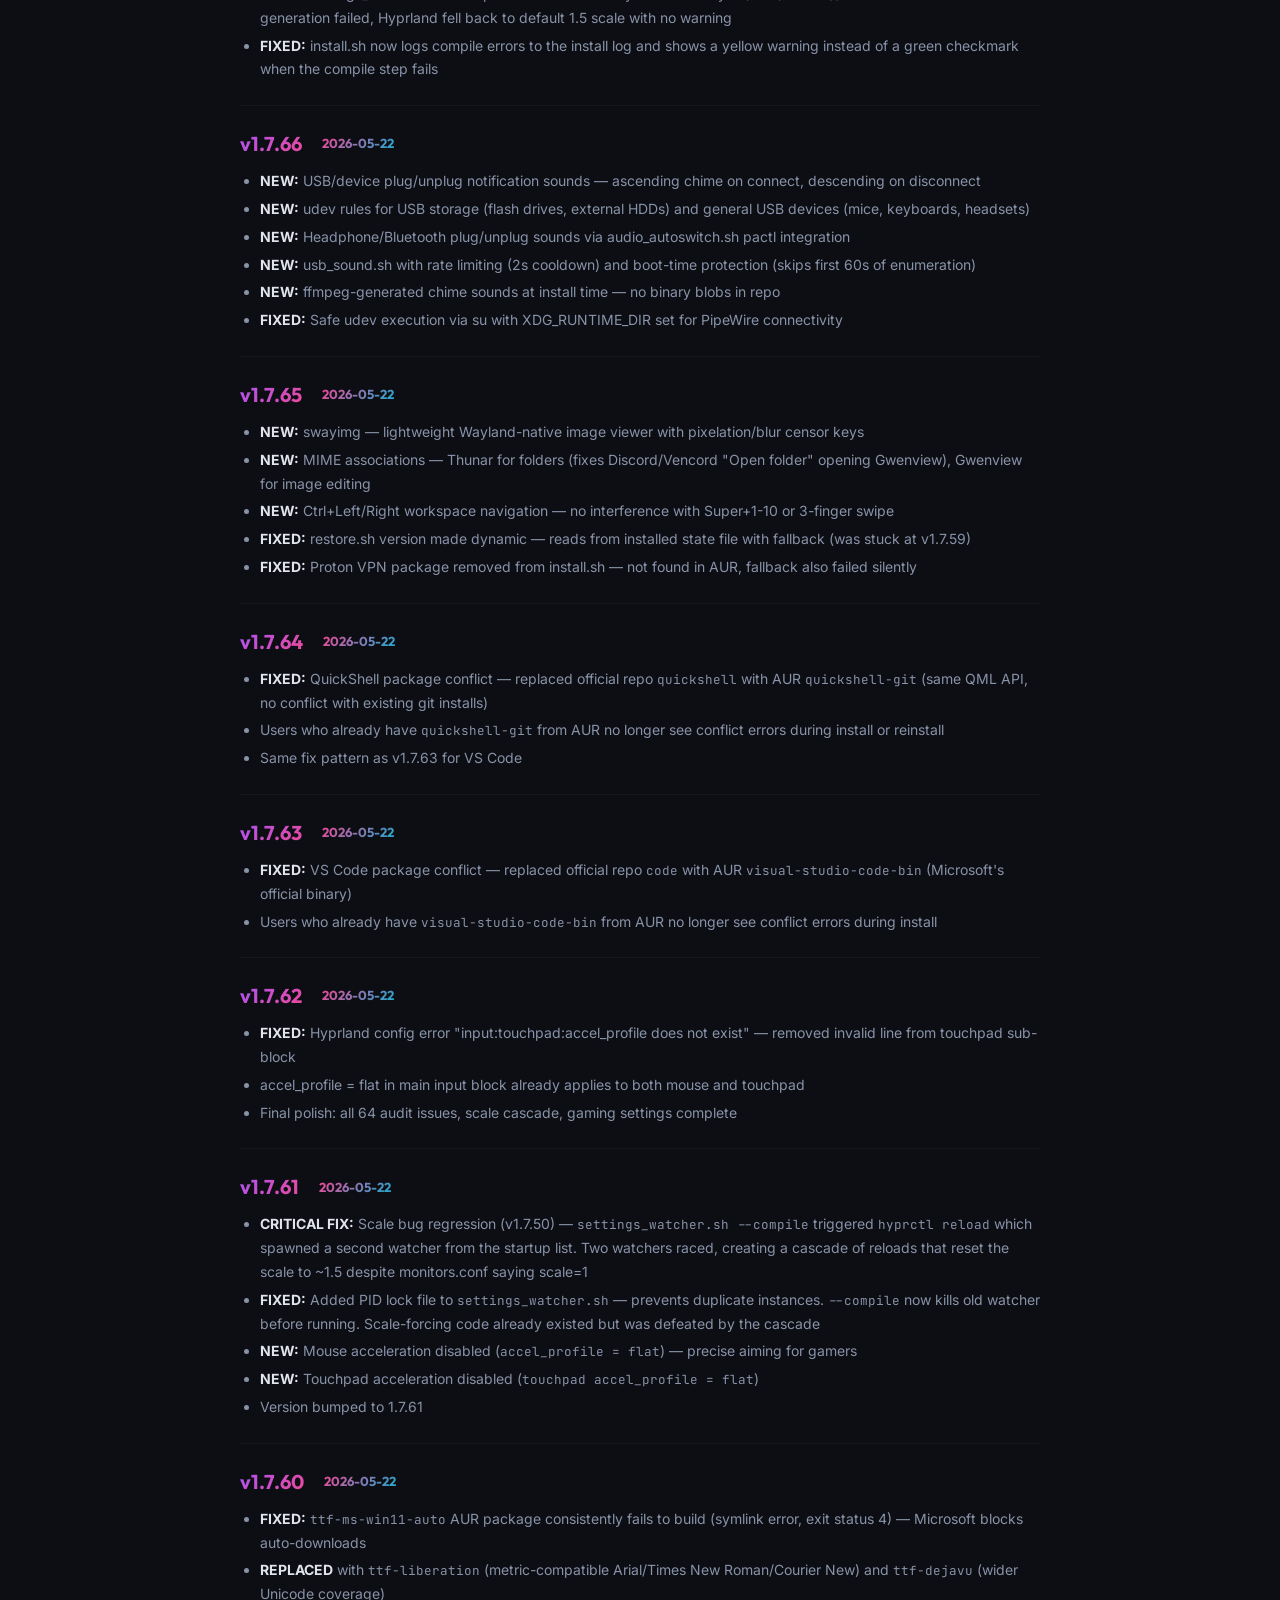
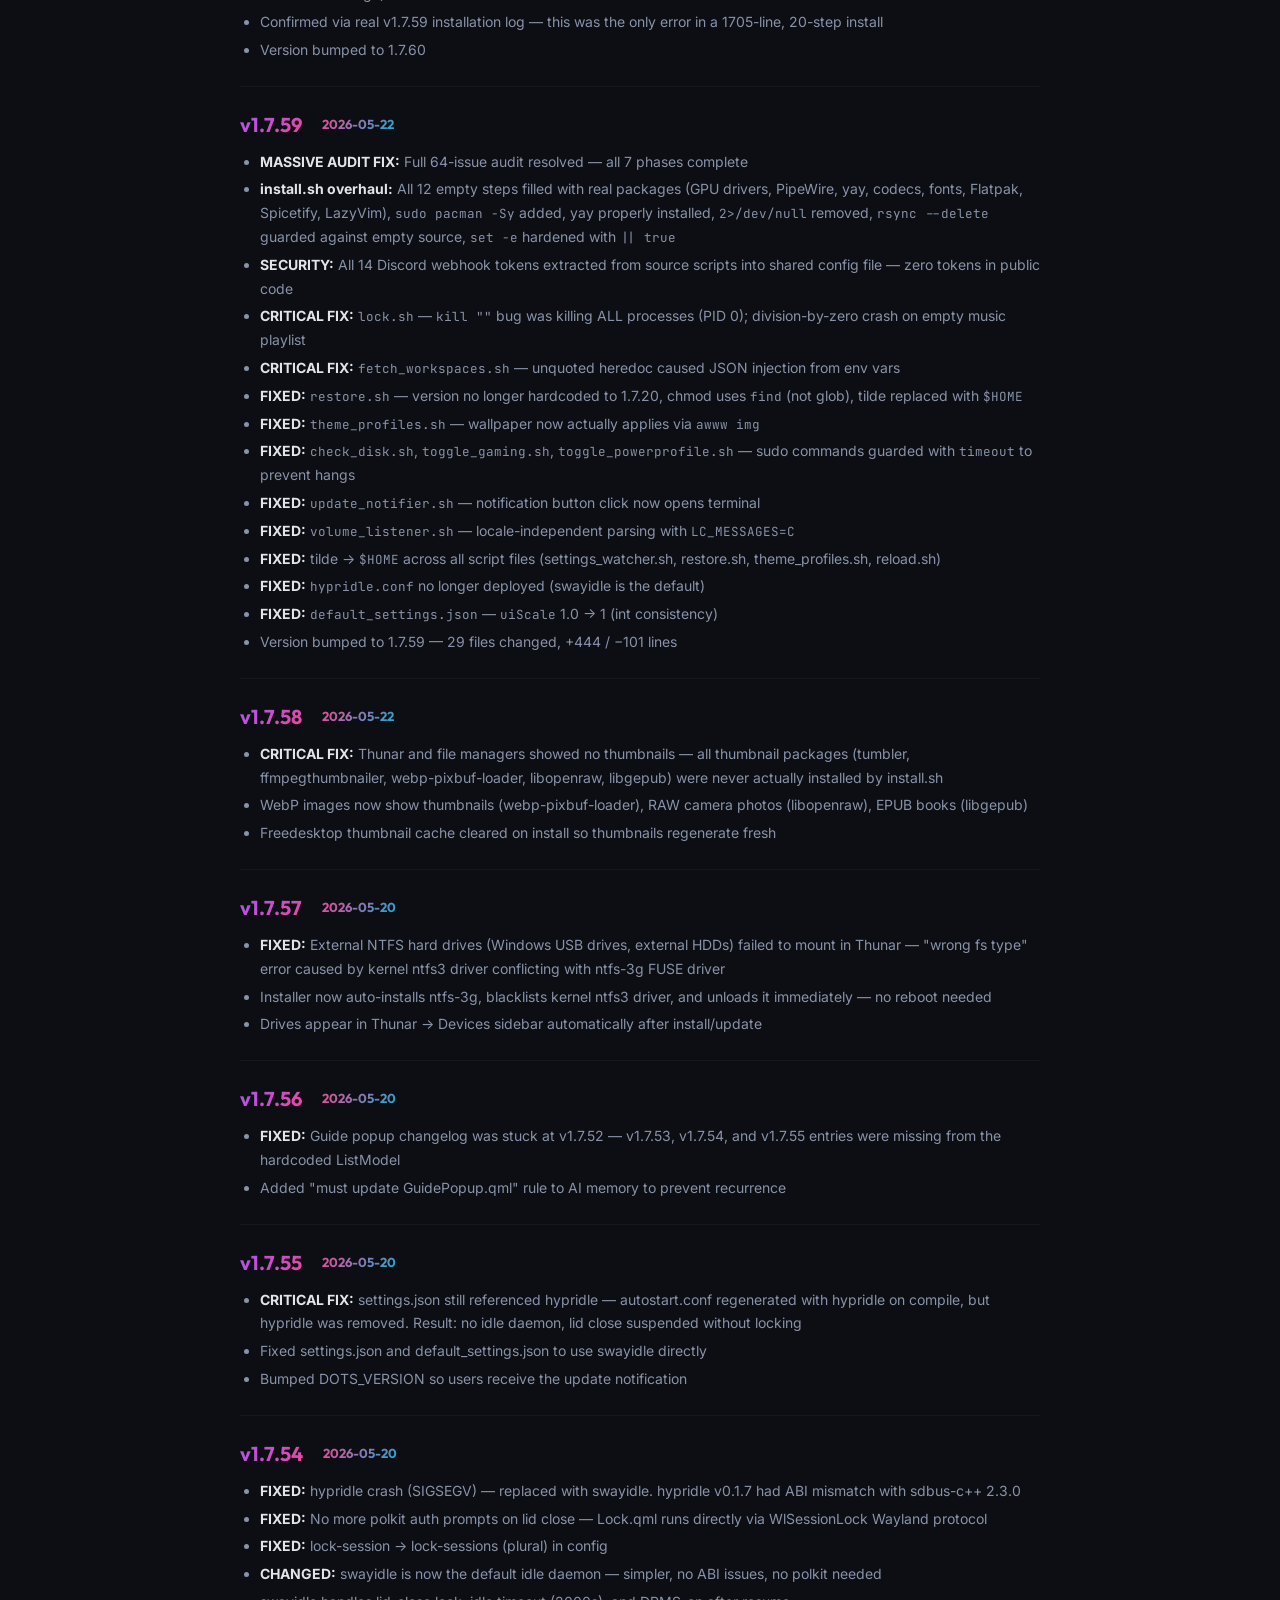
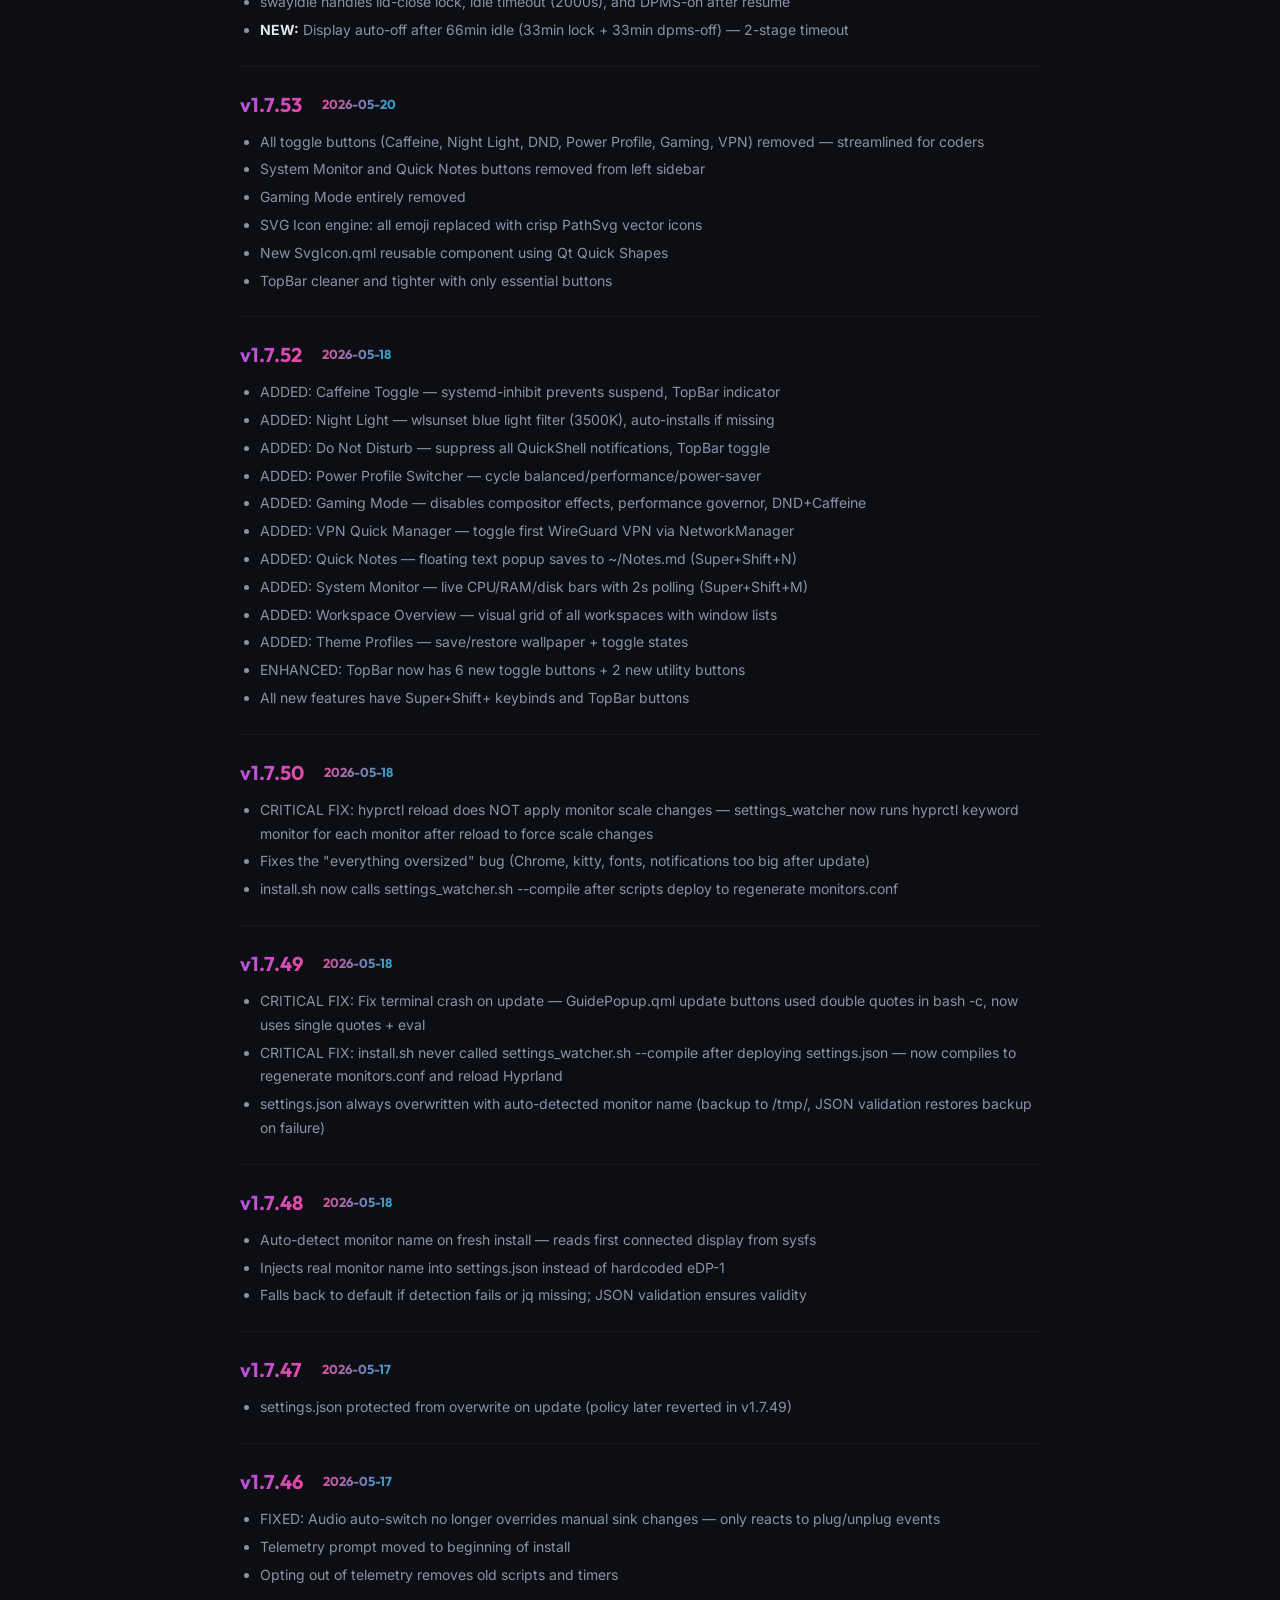
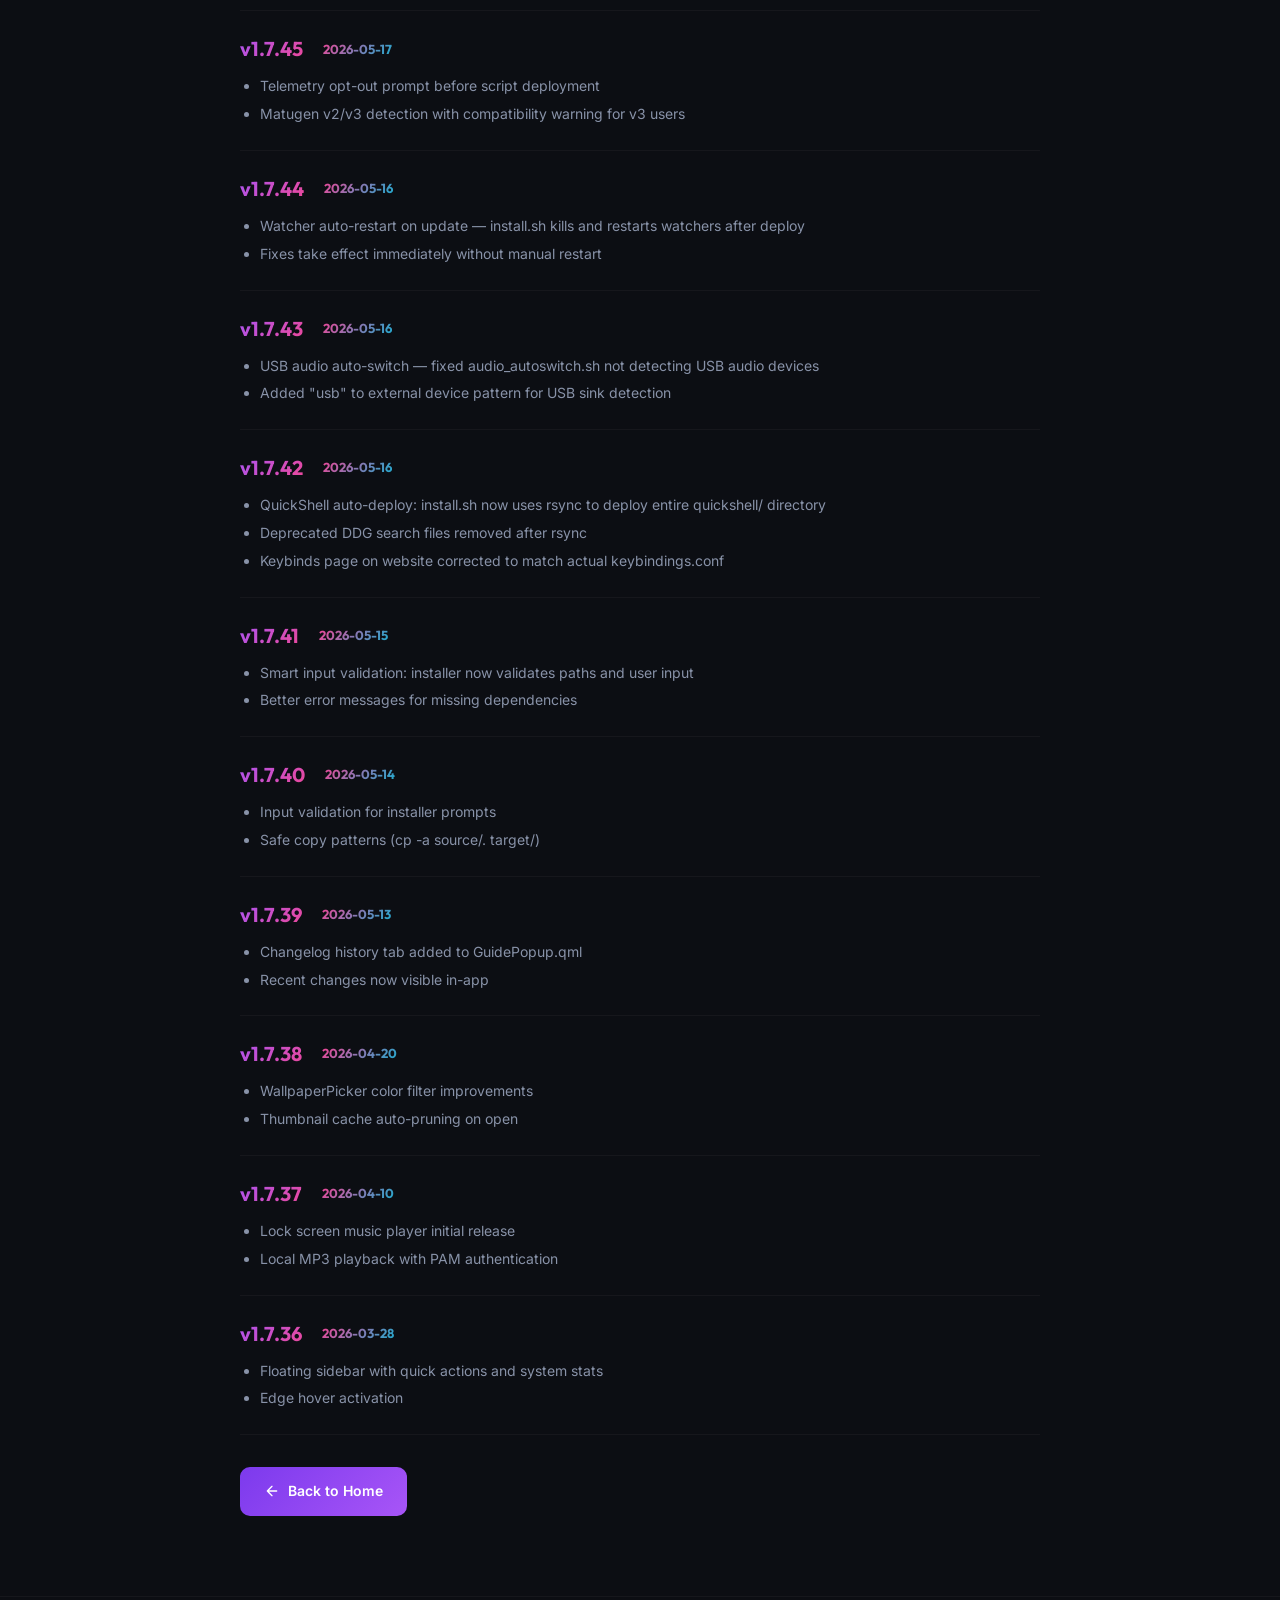
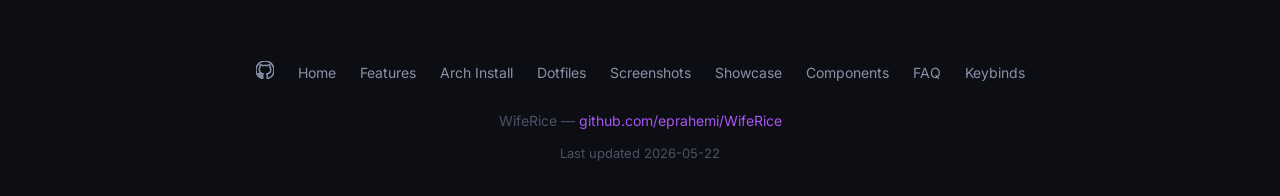
==== commit 5c52429d: "changelog: add v1.7.71 — kitty crash fix, sound files shipped, systemctl restart" ====
--- a/changelog.html
+++ b/changelog.html
@@ -53,6 +53,15 @@
 <section>
   <div class="container narrow">
     <div class="changelog-item fade-in">
+      <div class="changelog-version">v1.7.71 <span class="changelog-date">2026-05-23</span></div>
+      <ul>
+        <li><strong>FIXED:</strong> Kitty no longer crashes during update — <code>hyprctl reload</code> now runs <strong>detached</strong> after the install script exits (was synchronous, disrupted Wayland session and crashed the terminal)</li>
+        <li><strong>FIXED:</strong> USB sound MP3 files no longer silently lost — now <strong>shipped in the repo</strong> at <code>Hyprland/sounds/</code> and copied every update instead of generated once by ffmpeg</li>
+        <li><strong>FIXED:</strong> <code>install.sh</code> uses <code>systemctl --user restart</code> for <code>audio-autoswitch.service</code> instead of <code>kill $pids</code> — prevents stale duplicate process instances that caused multiple sounds</li>
+        <li><strong>FIXED:</strong> <code>settings_watcher.sh --compile</code> reload also detached to prevent kitty crash during updates</li>
+      </ul>
+    </div>
+    <div class="changelog-item fade-in">
       <div class="changelog-version">v1.7.70 <span class="changelog-date">2026-05-23</span></div>
       <ul>
         <li><strong>CRITICAL FIX:</strong> Ctrl+Left/Right workspace navigation never worked — keybinding was only in generated <code>keybindings.conf</code> but <strong>NOT</strong> in <code>keybinds.conf.template</code>, so it was silently wiped on every <code>settings_watcher --compile</code></li>
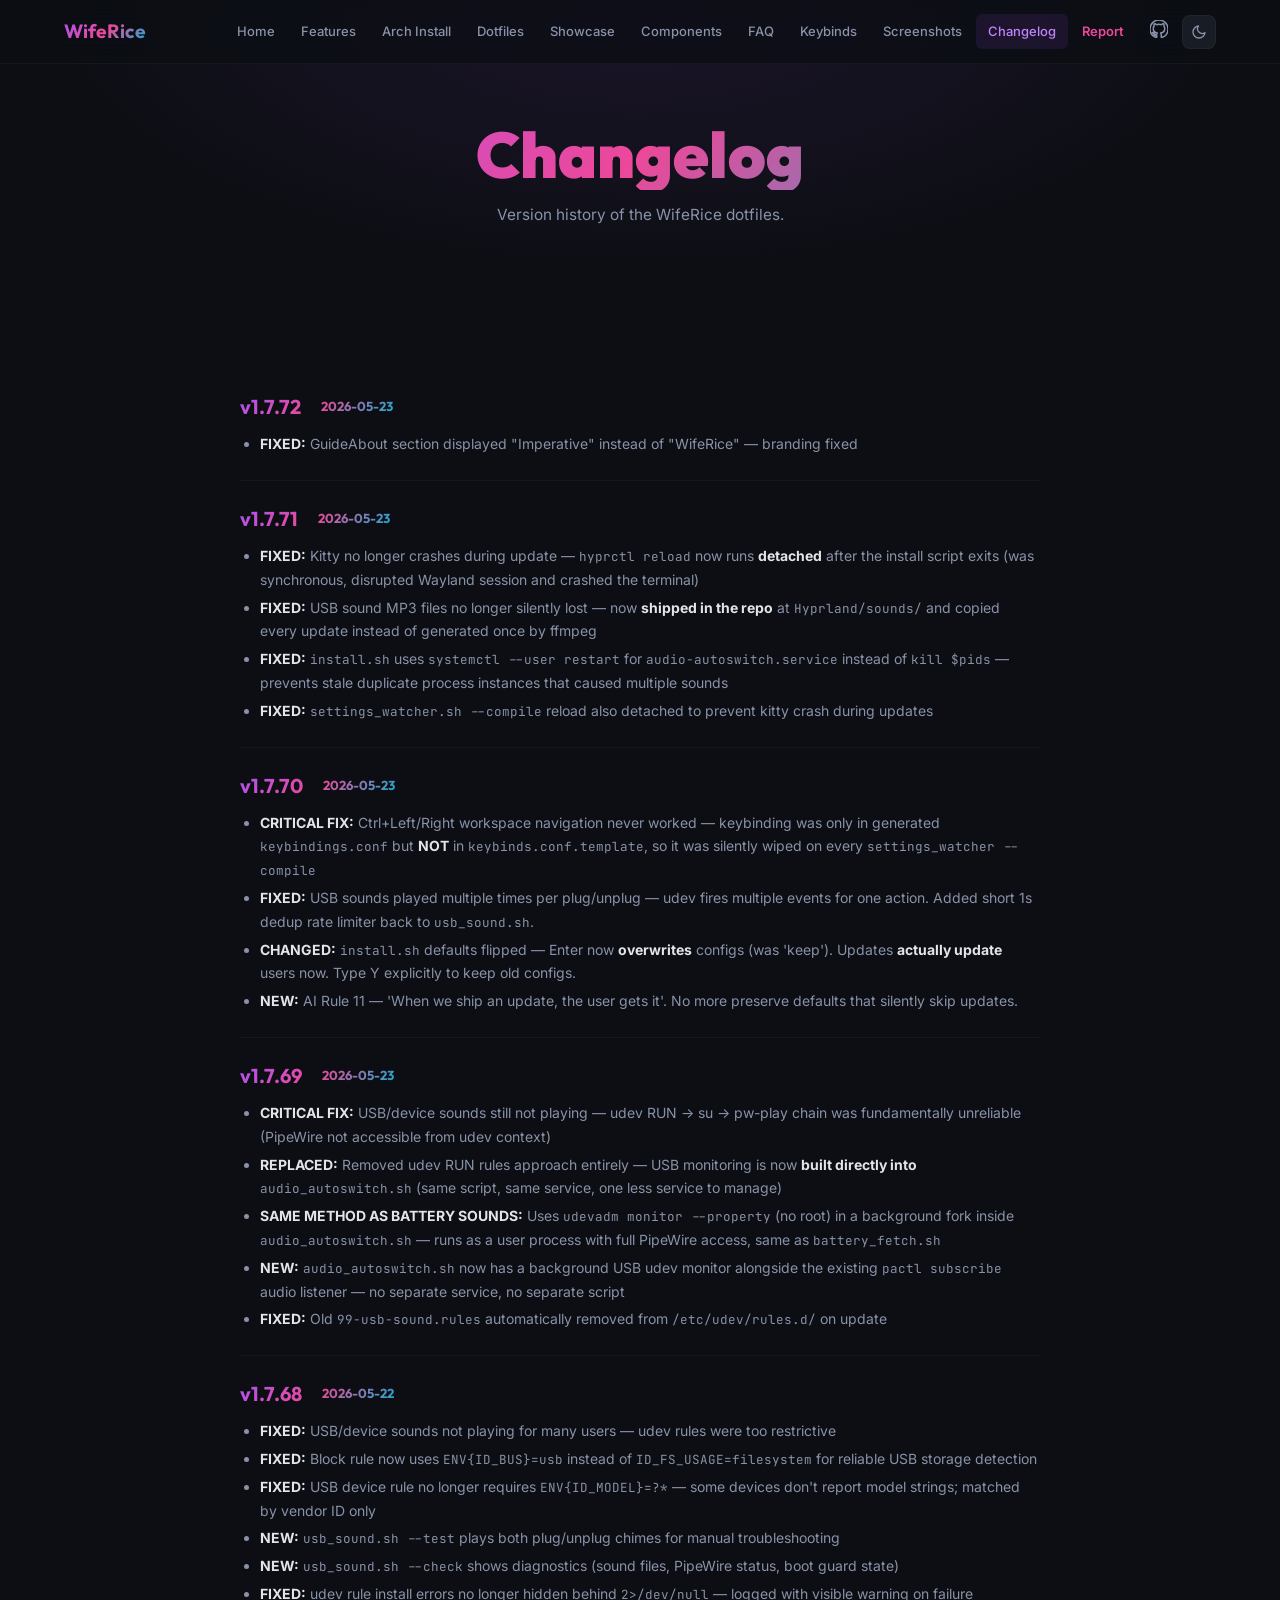
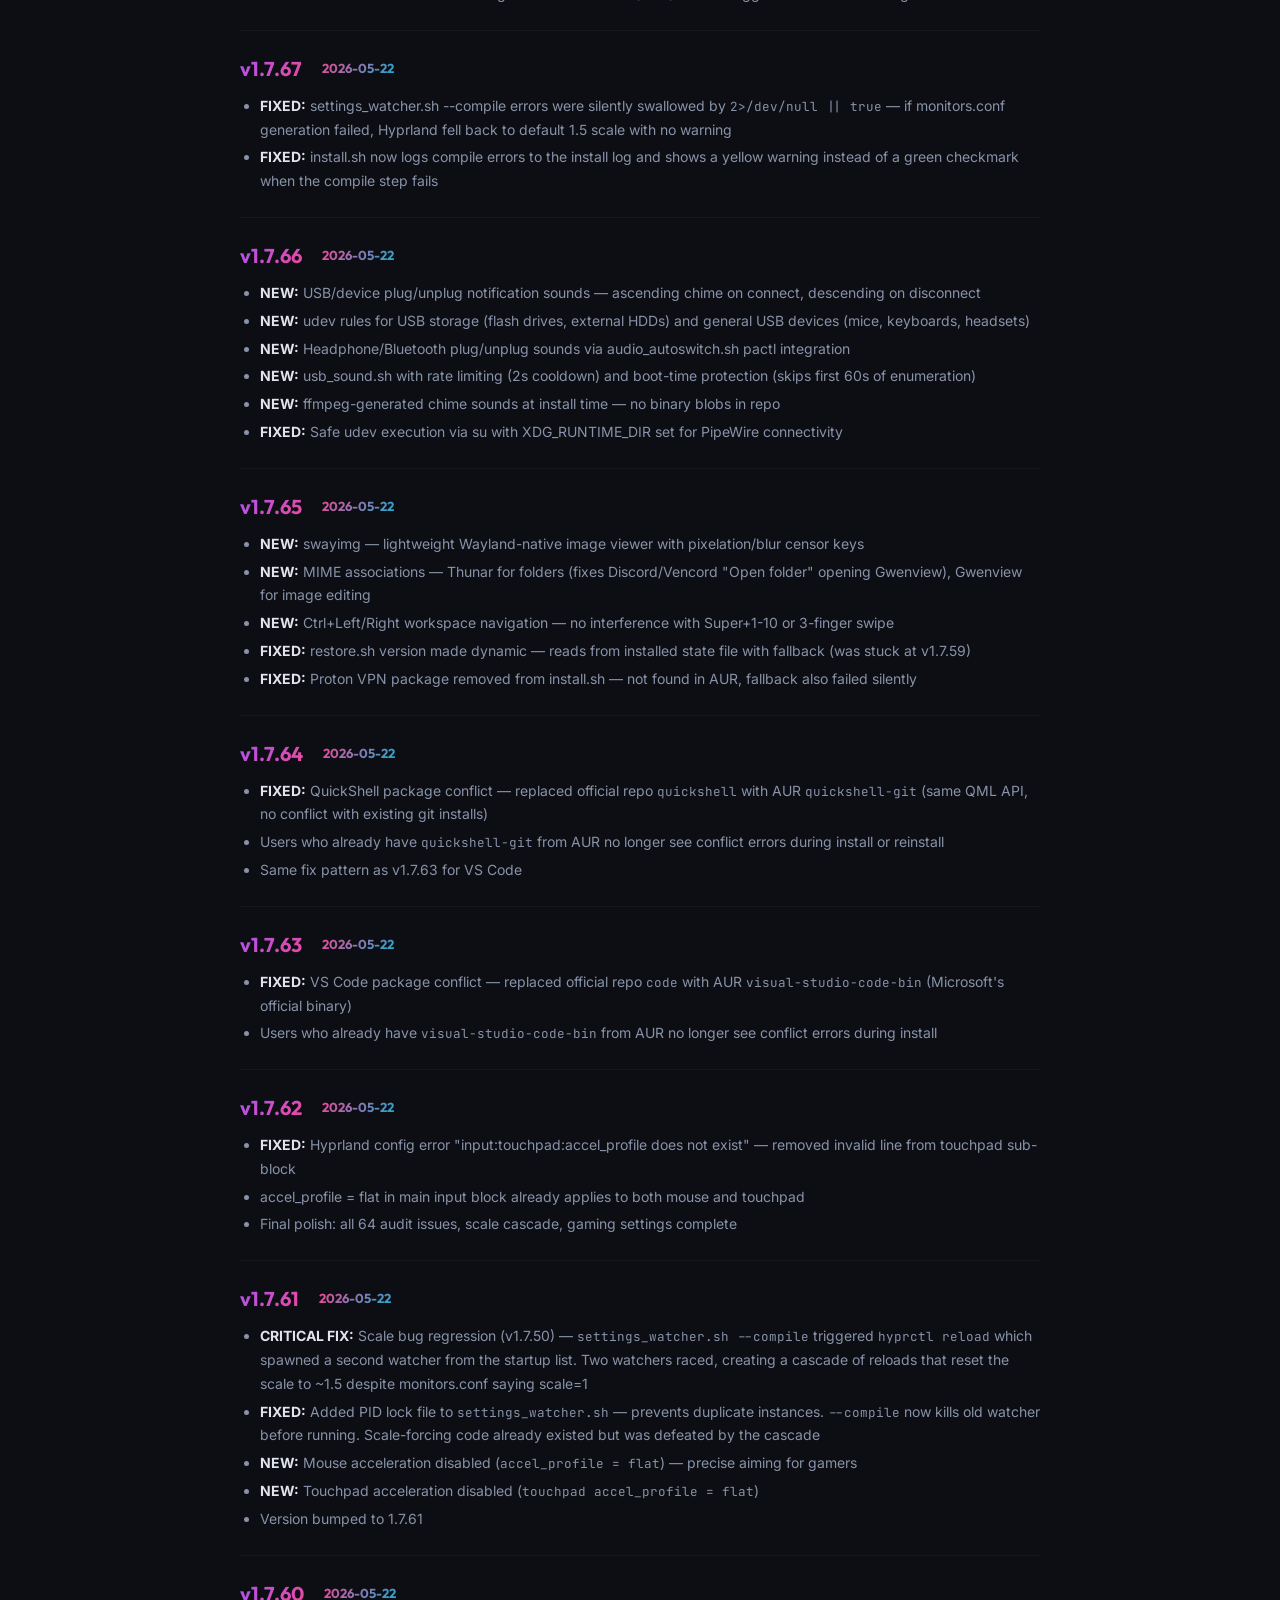
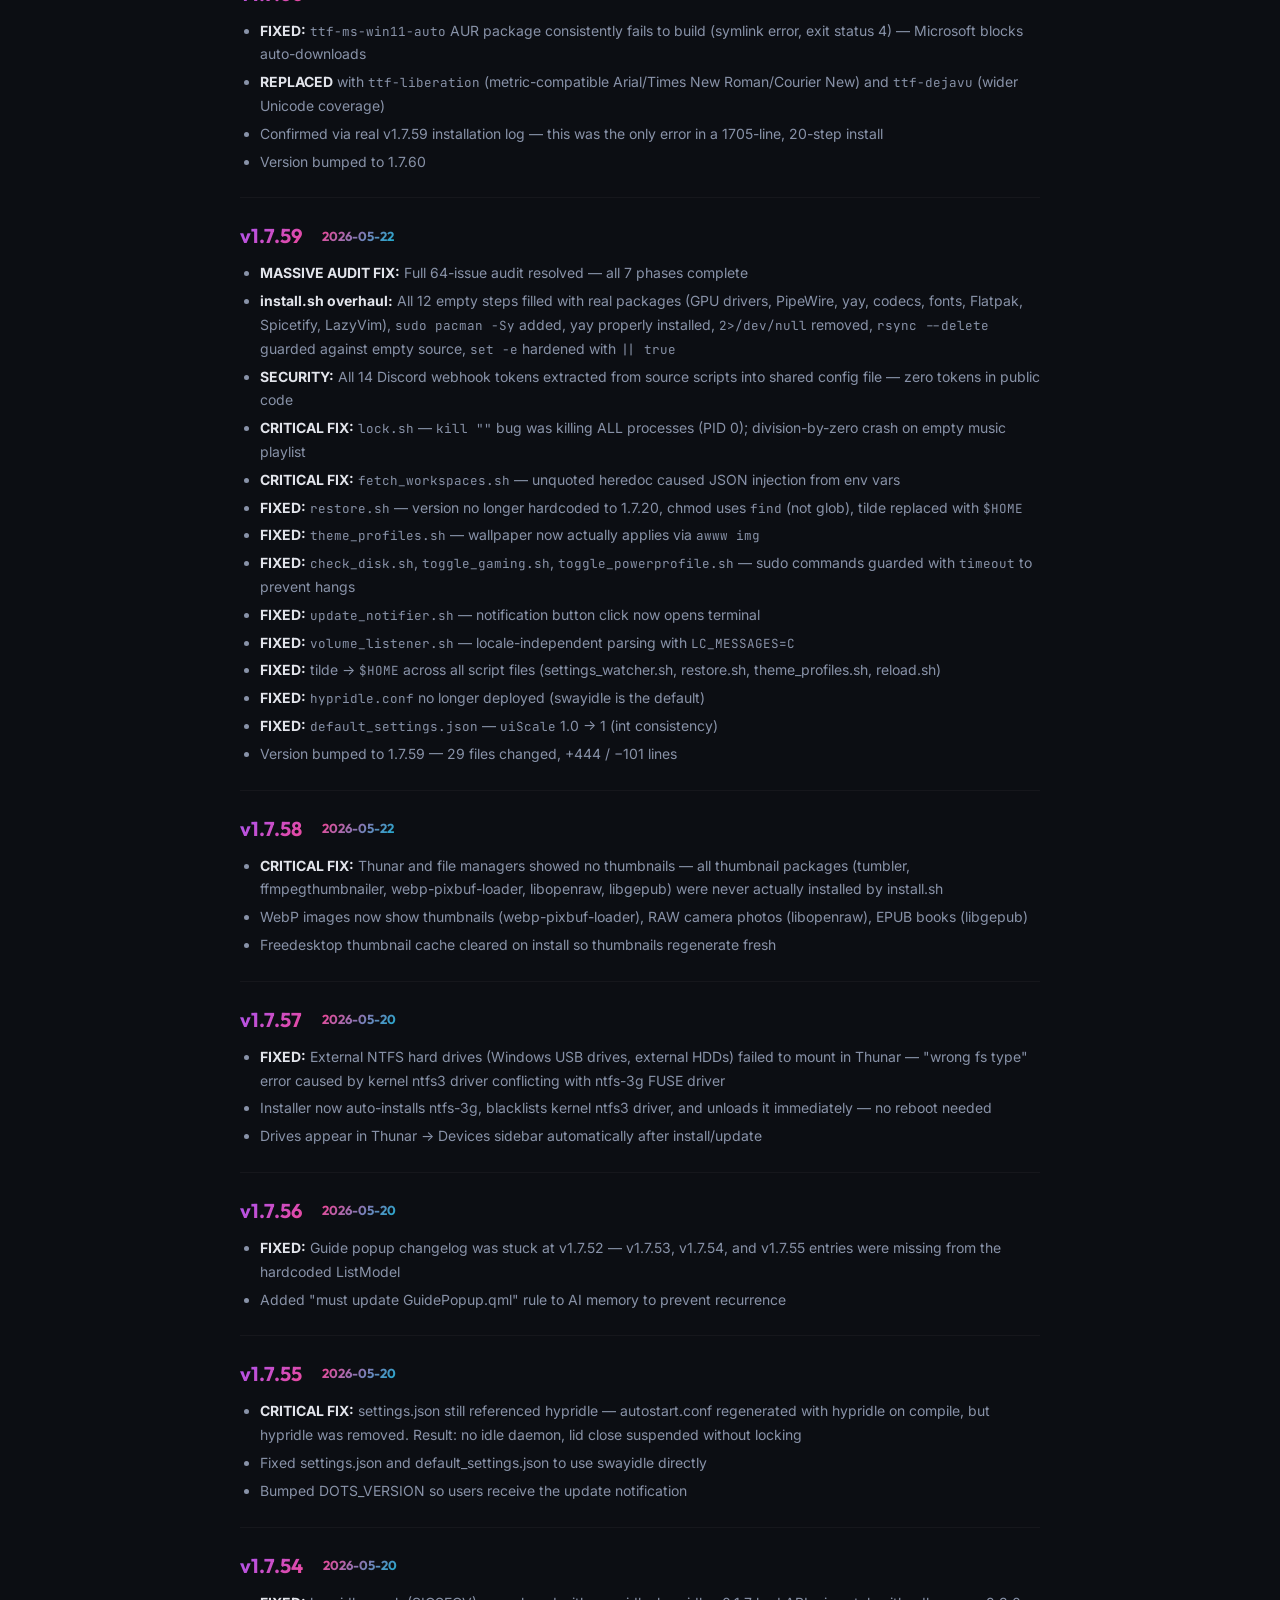
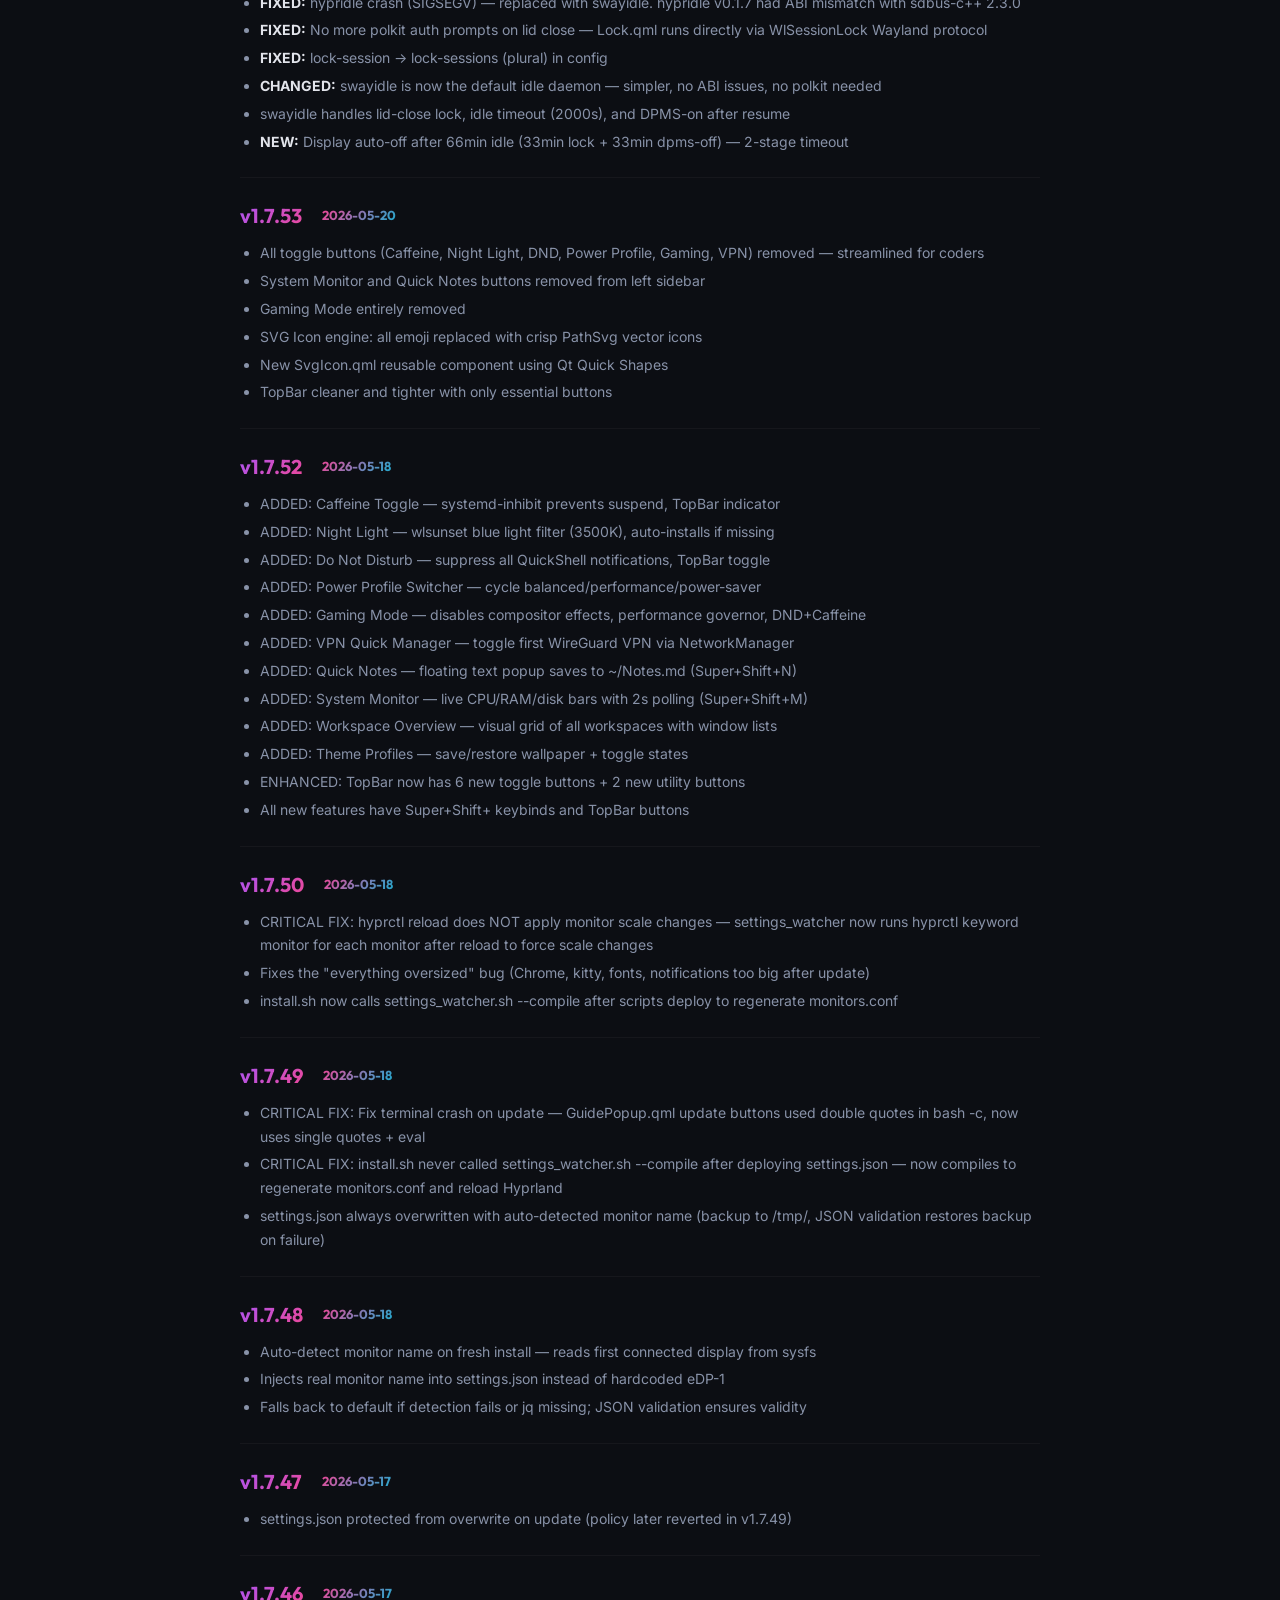
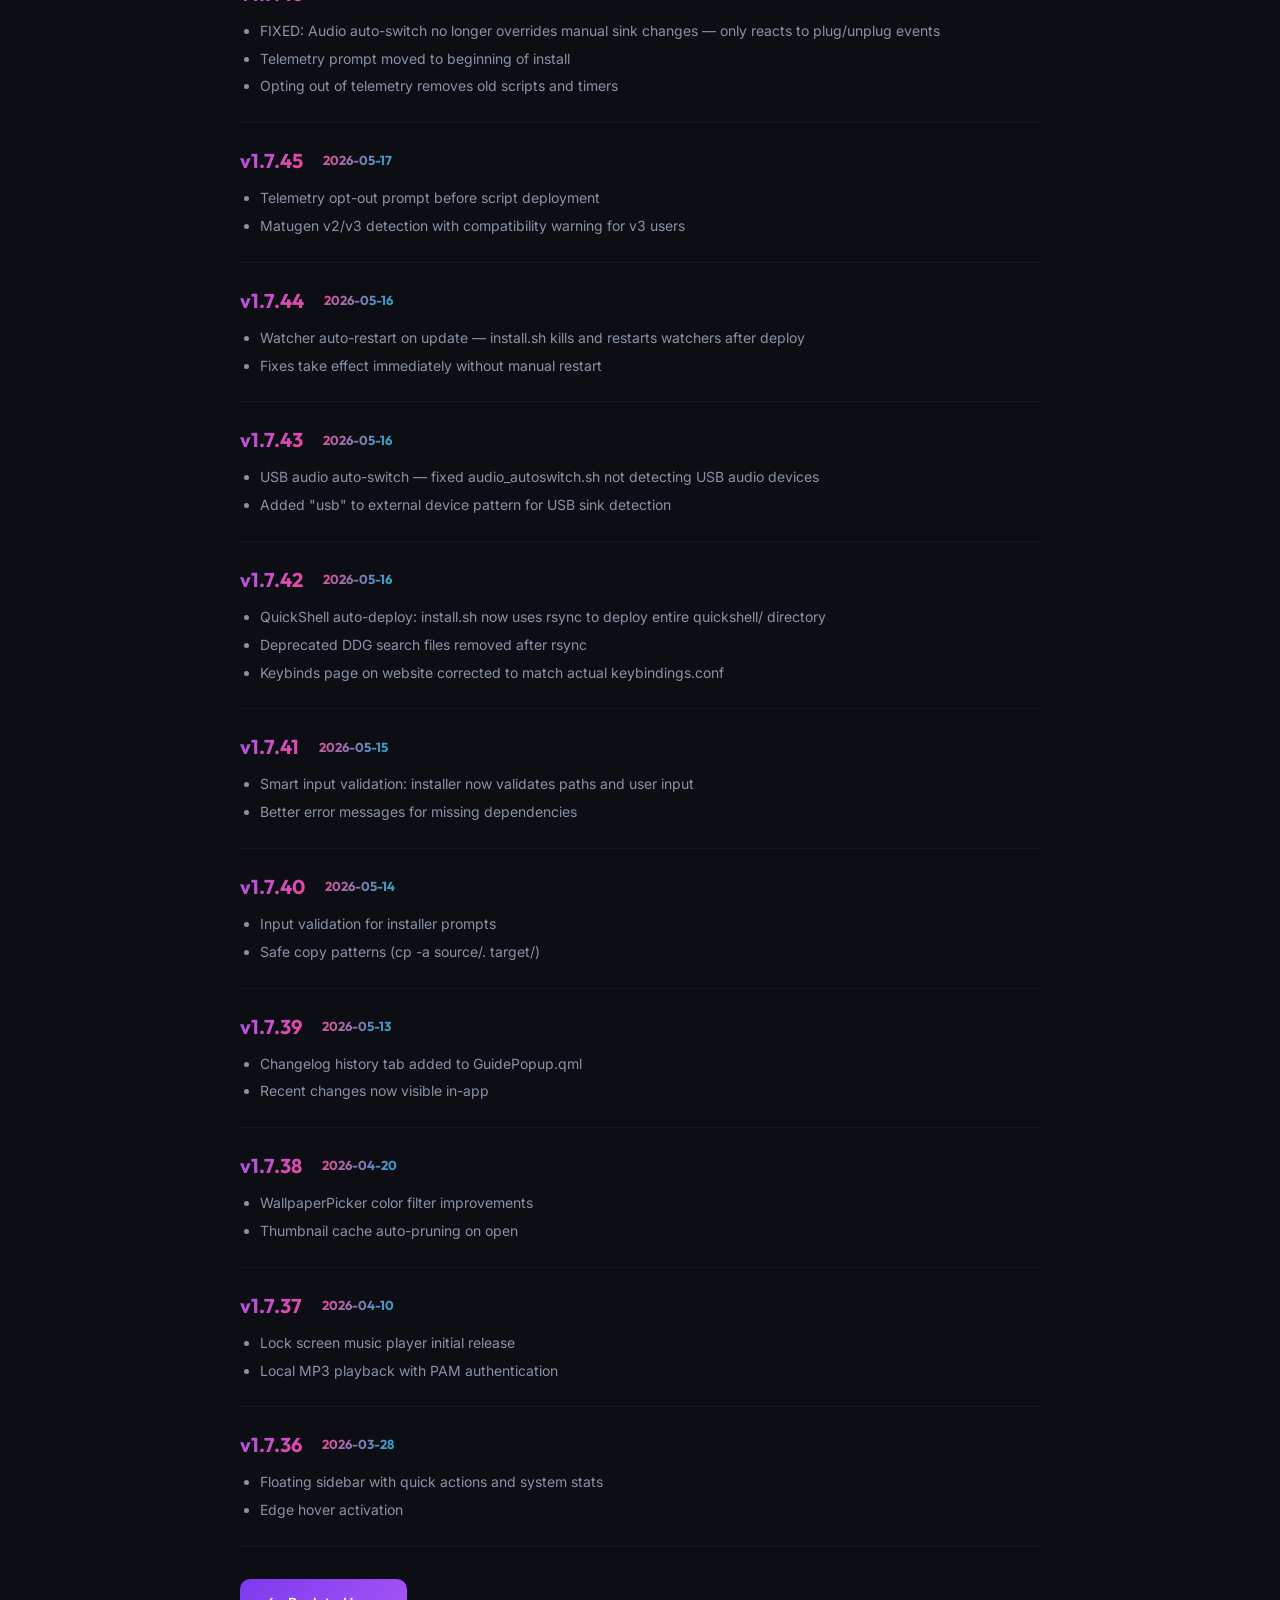
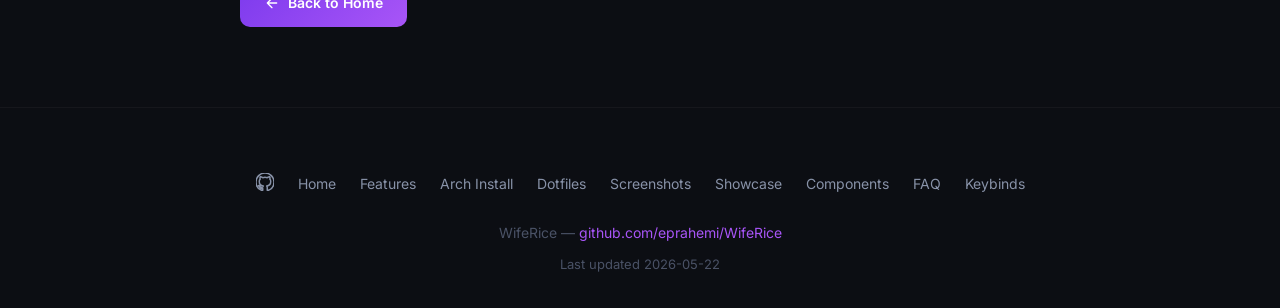
==== commit 07d7e56b: "changelog: add v1.7.72 — Imperative → WifeRice" ====
--- a/changelog.html
+++ b/changelog.html
@@ -53,6 +53,12 @@
 <section>
   <div class="container narrow">
     <div class="changelog-item fade-in">
+      <div class="changelog-version">v1.7.72 <span class="changelog-date">2026-05-23</span></div>
+      <ul>
+        <li><strong>FIXED:</strong> GuideAbout section displayed "Imperative" instead of "WifeRice" — branding fixed</li>
+      </ul>
+    </div>
+    <div class="changelog-item fade-in">
       <div class="changelog-version">v1.7.71 <span class="changelog-date">2026-05-23</span></div>
       <ul>
         <li><strong>FIXED:</strong> Kitty no longer crashes during update — <code>hyprctl reload</code> now runs <strong>detached</strong> after the install script exits (was synchronous, disrupted Wayland session and crashed the terminal)</li>
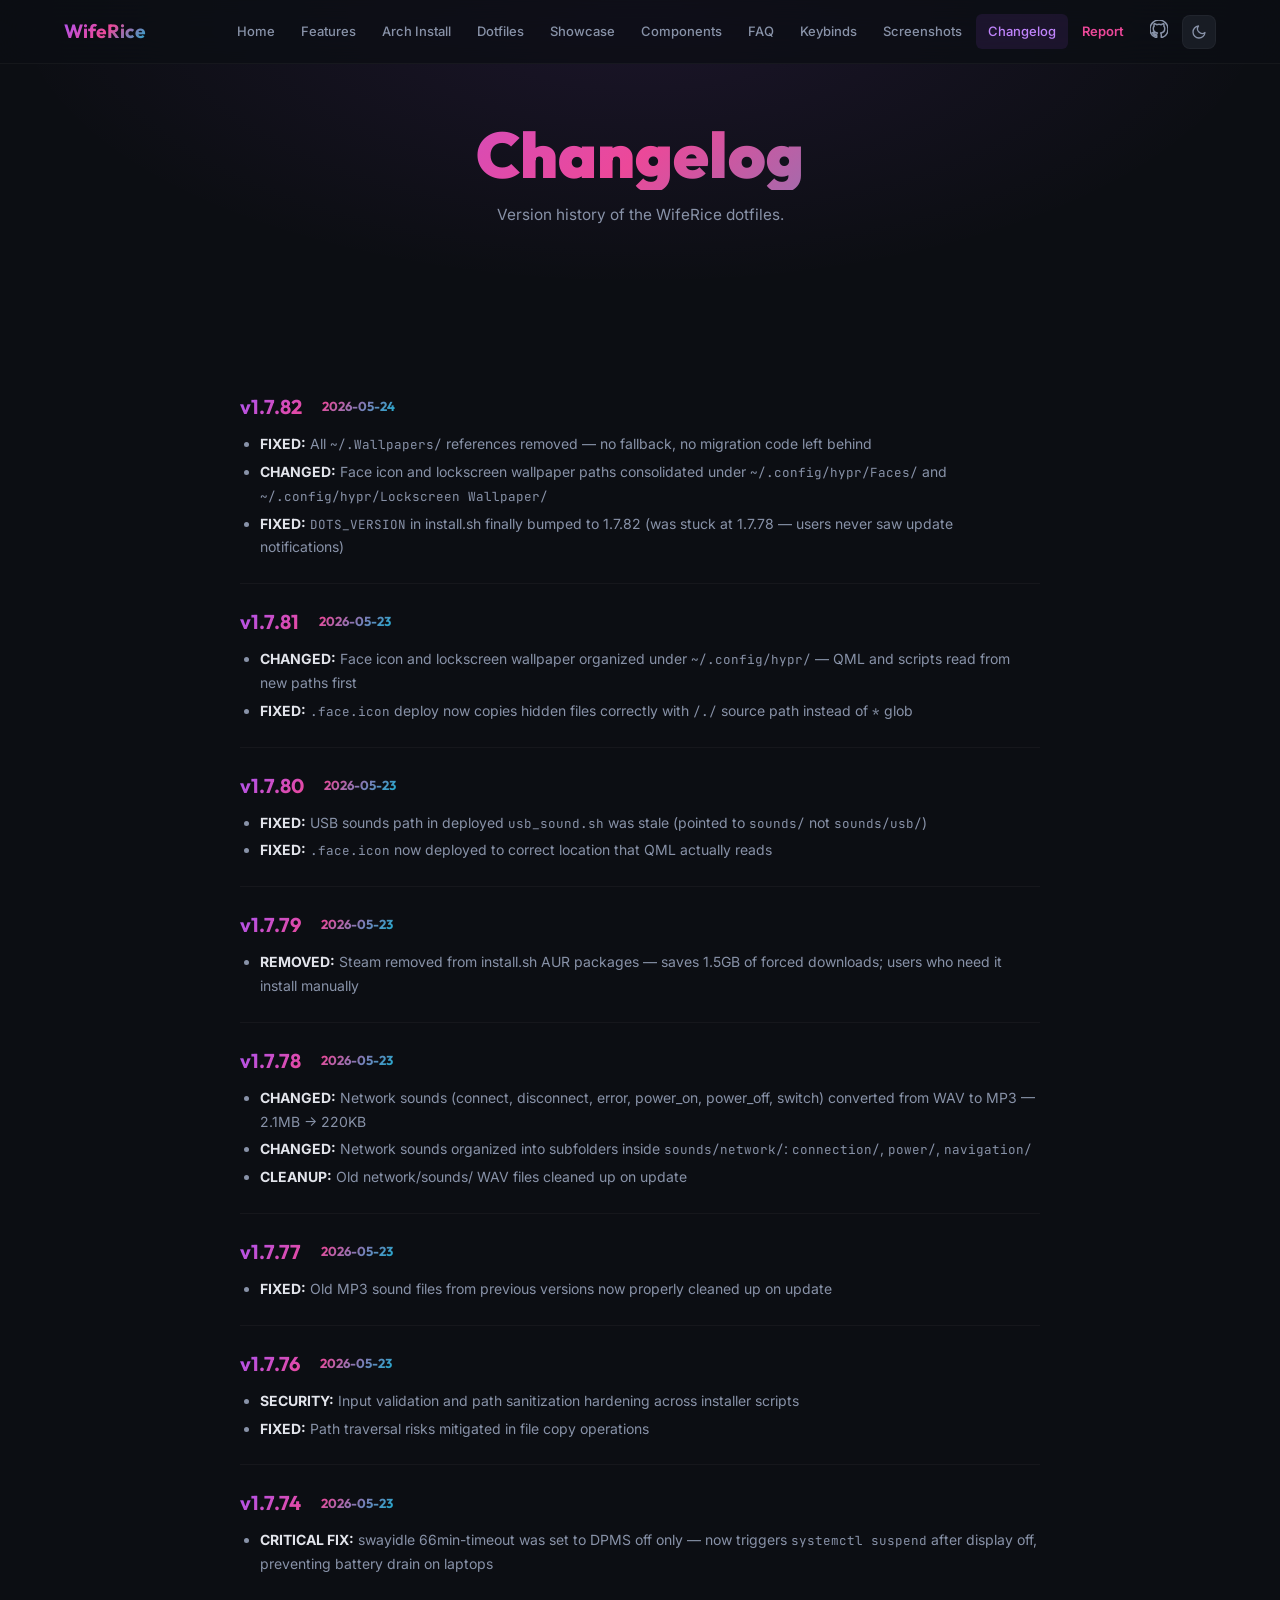
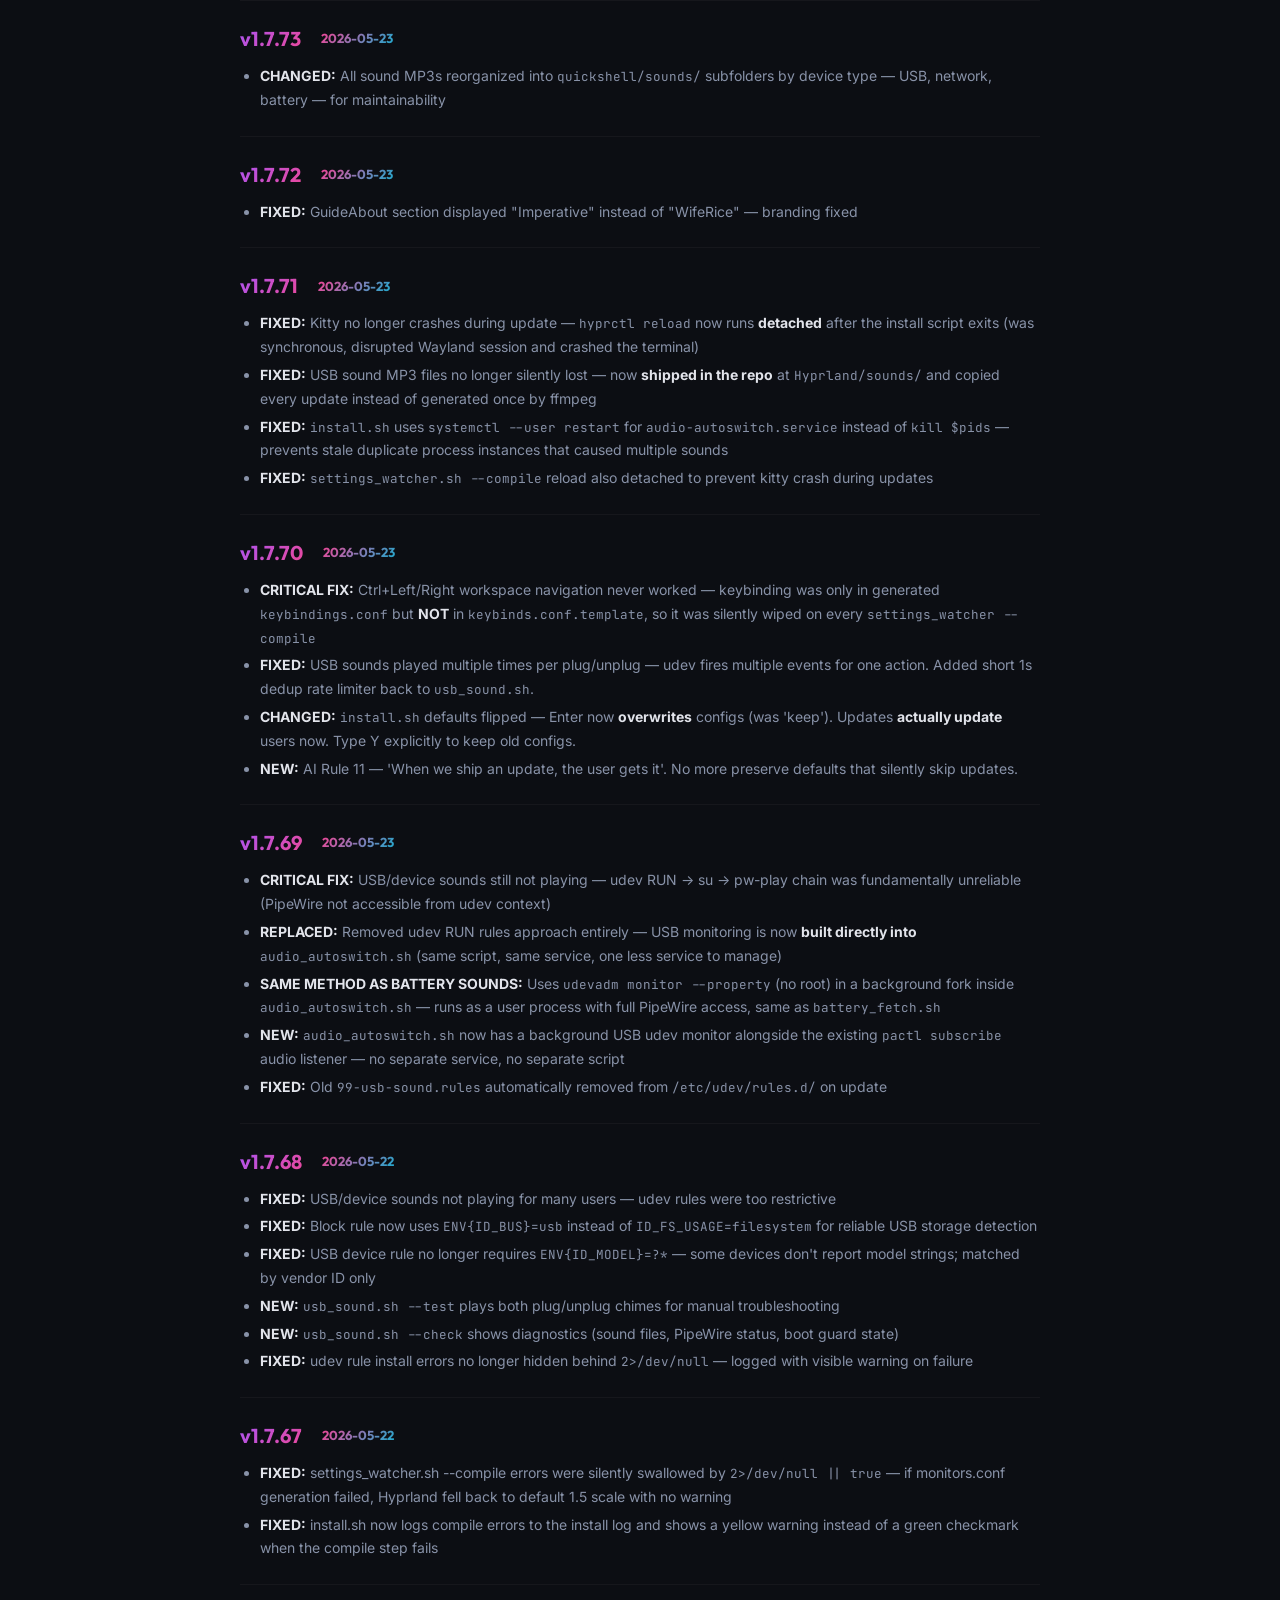
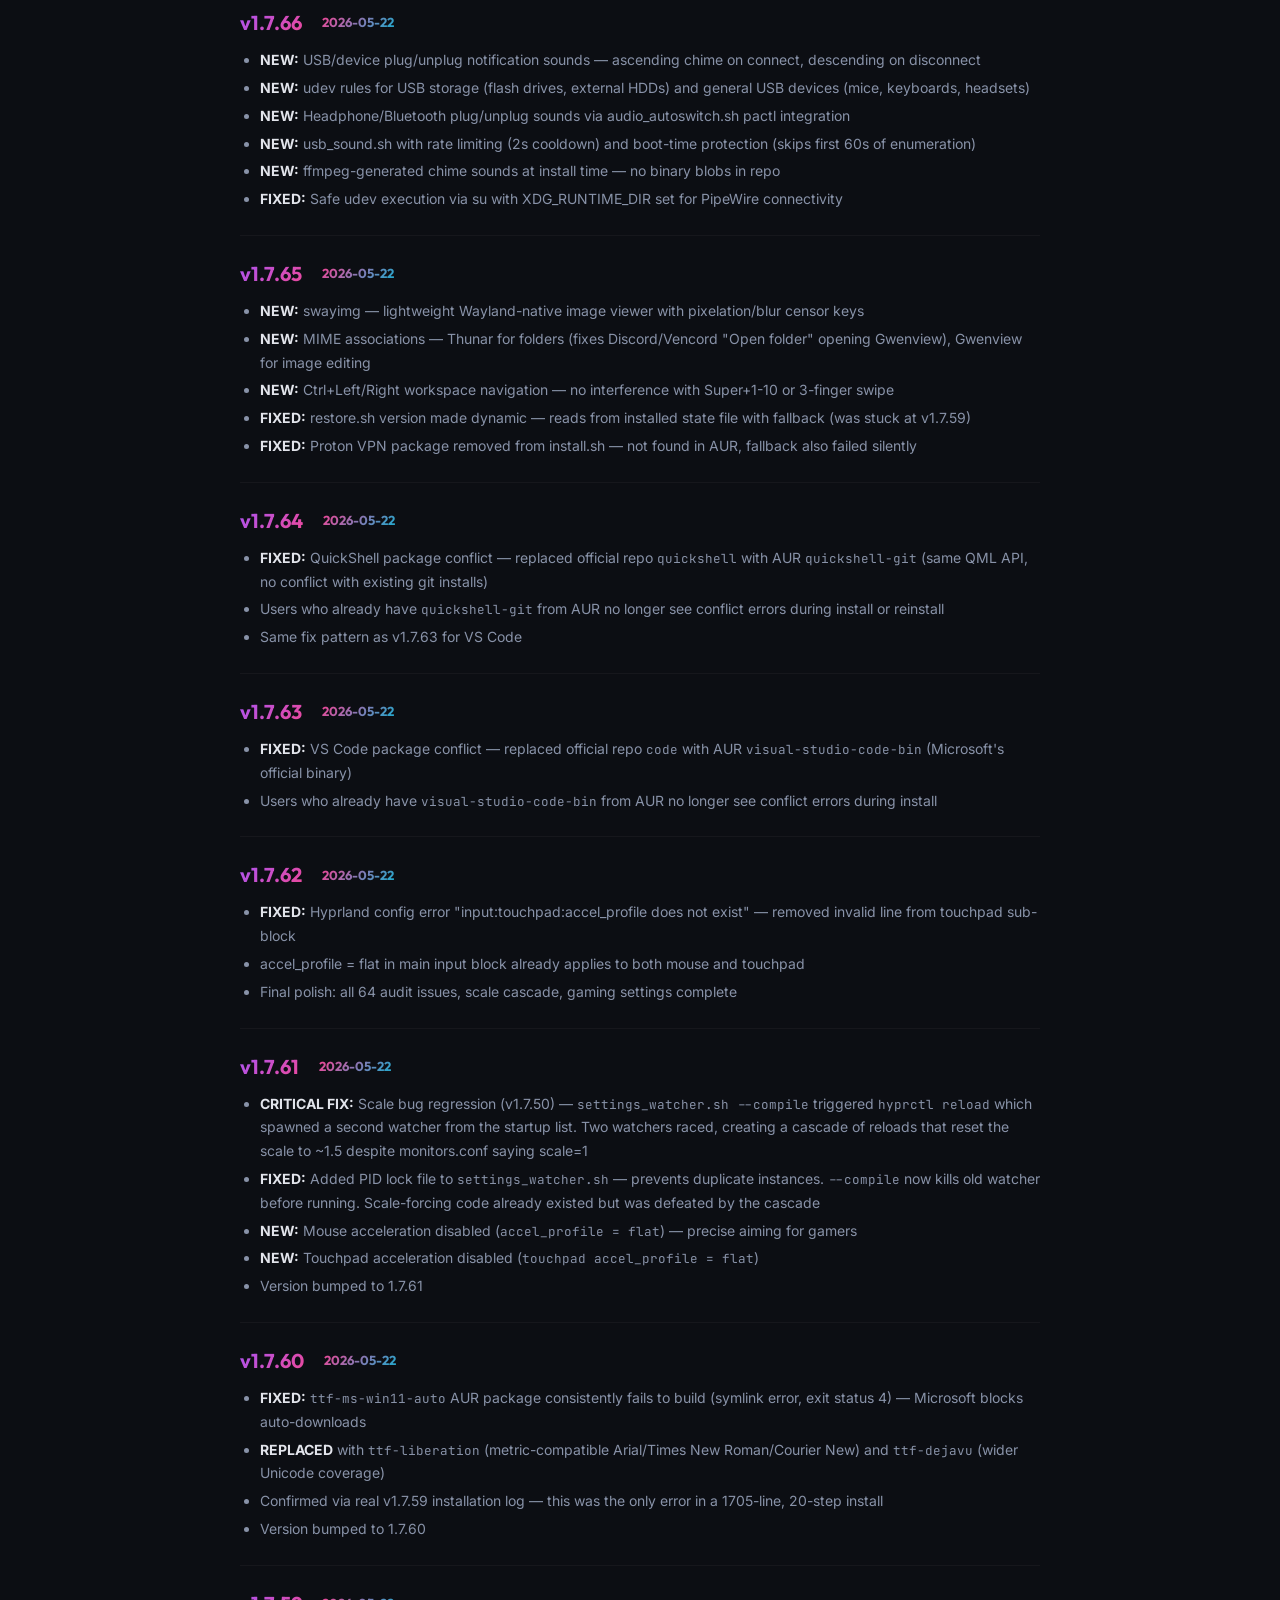
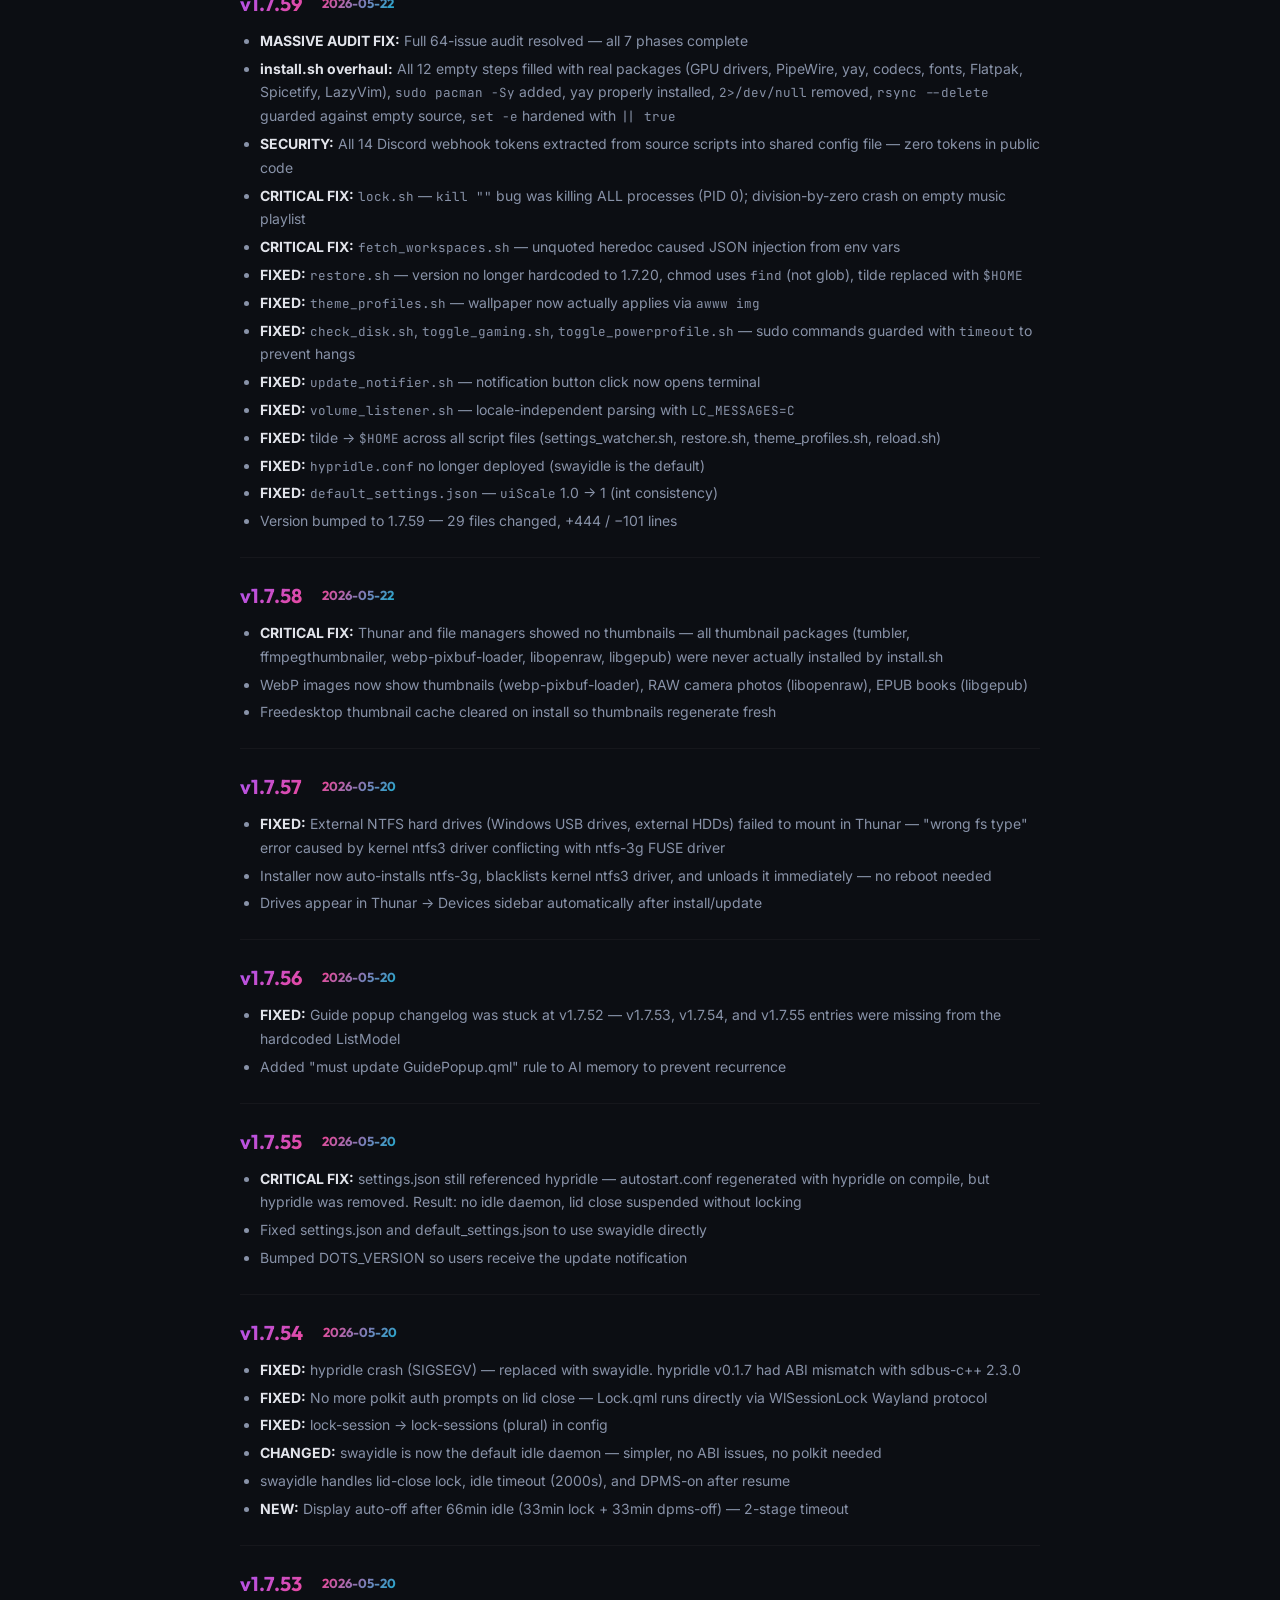
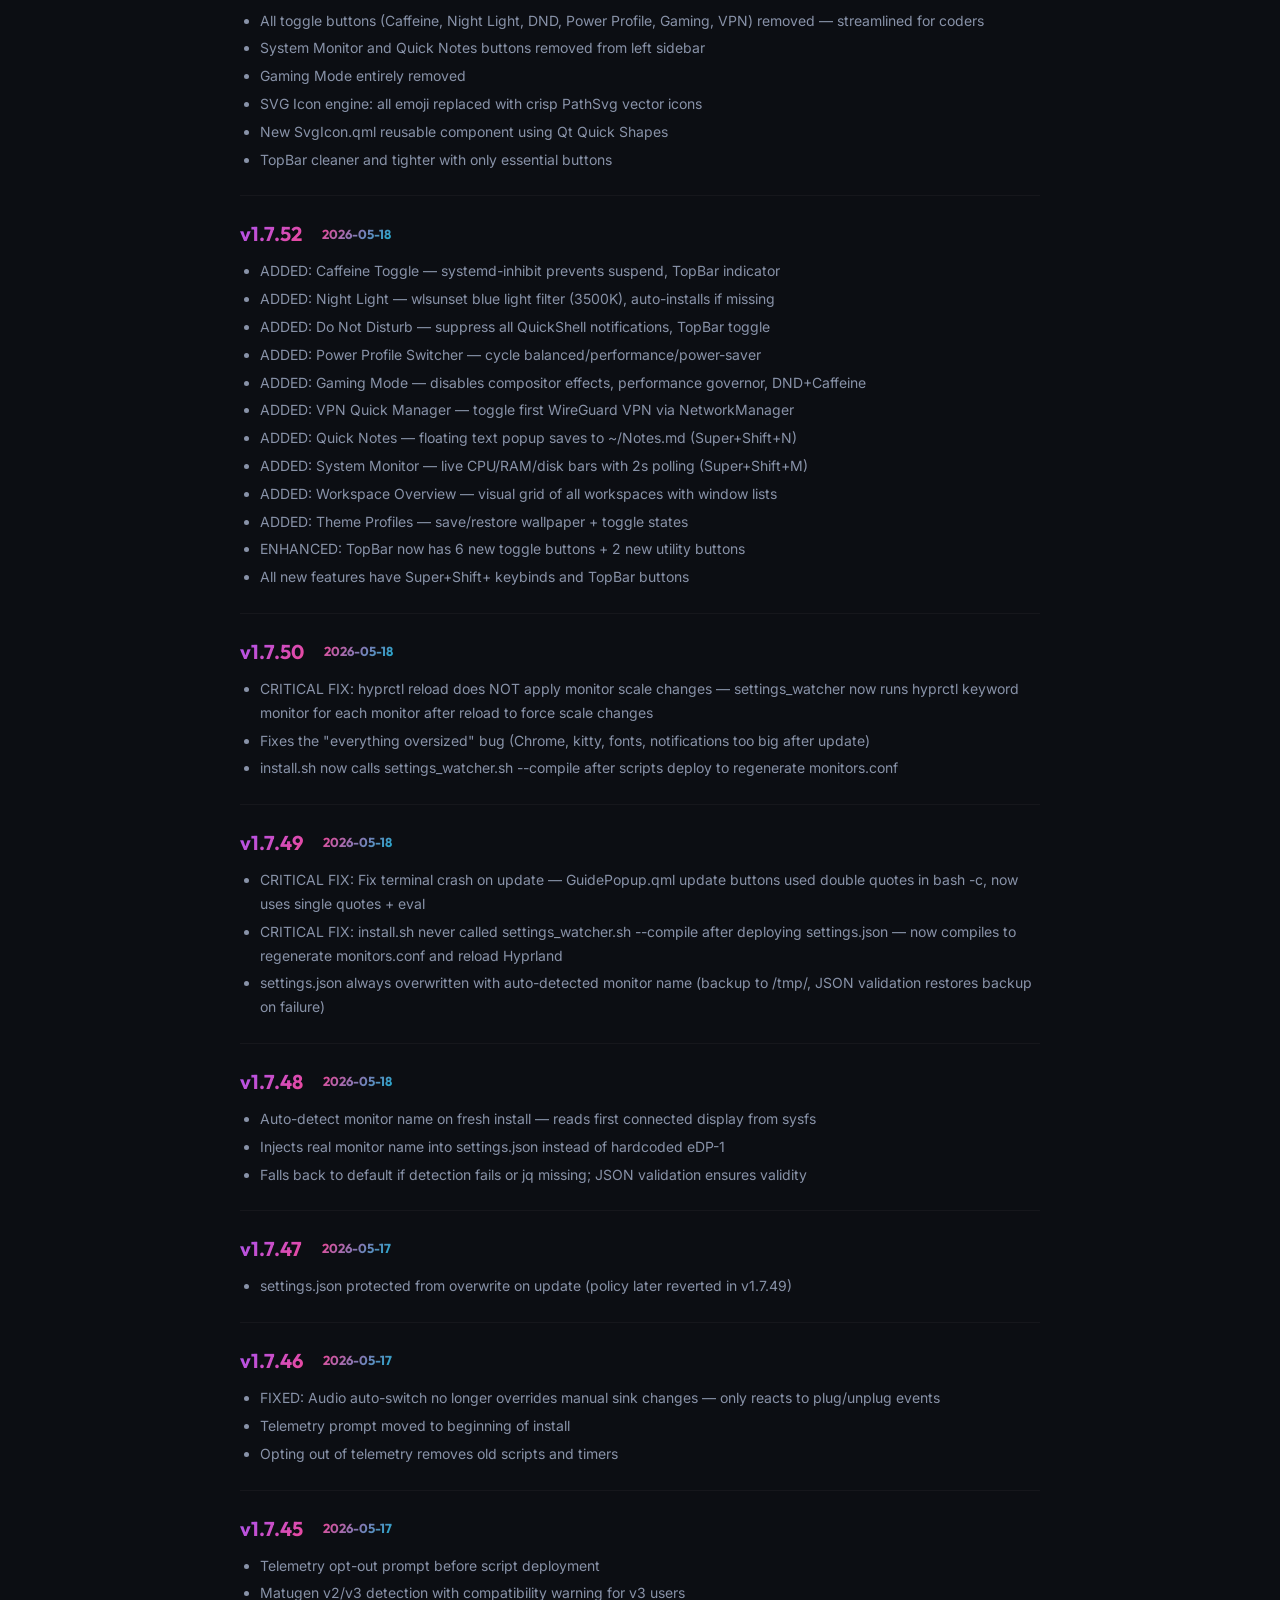
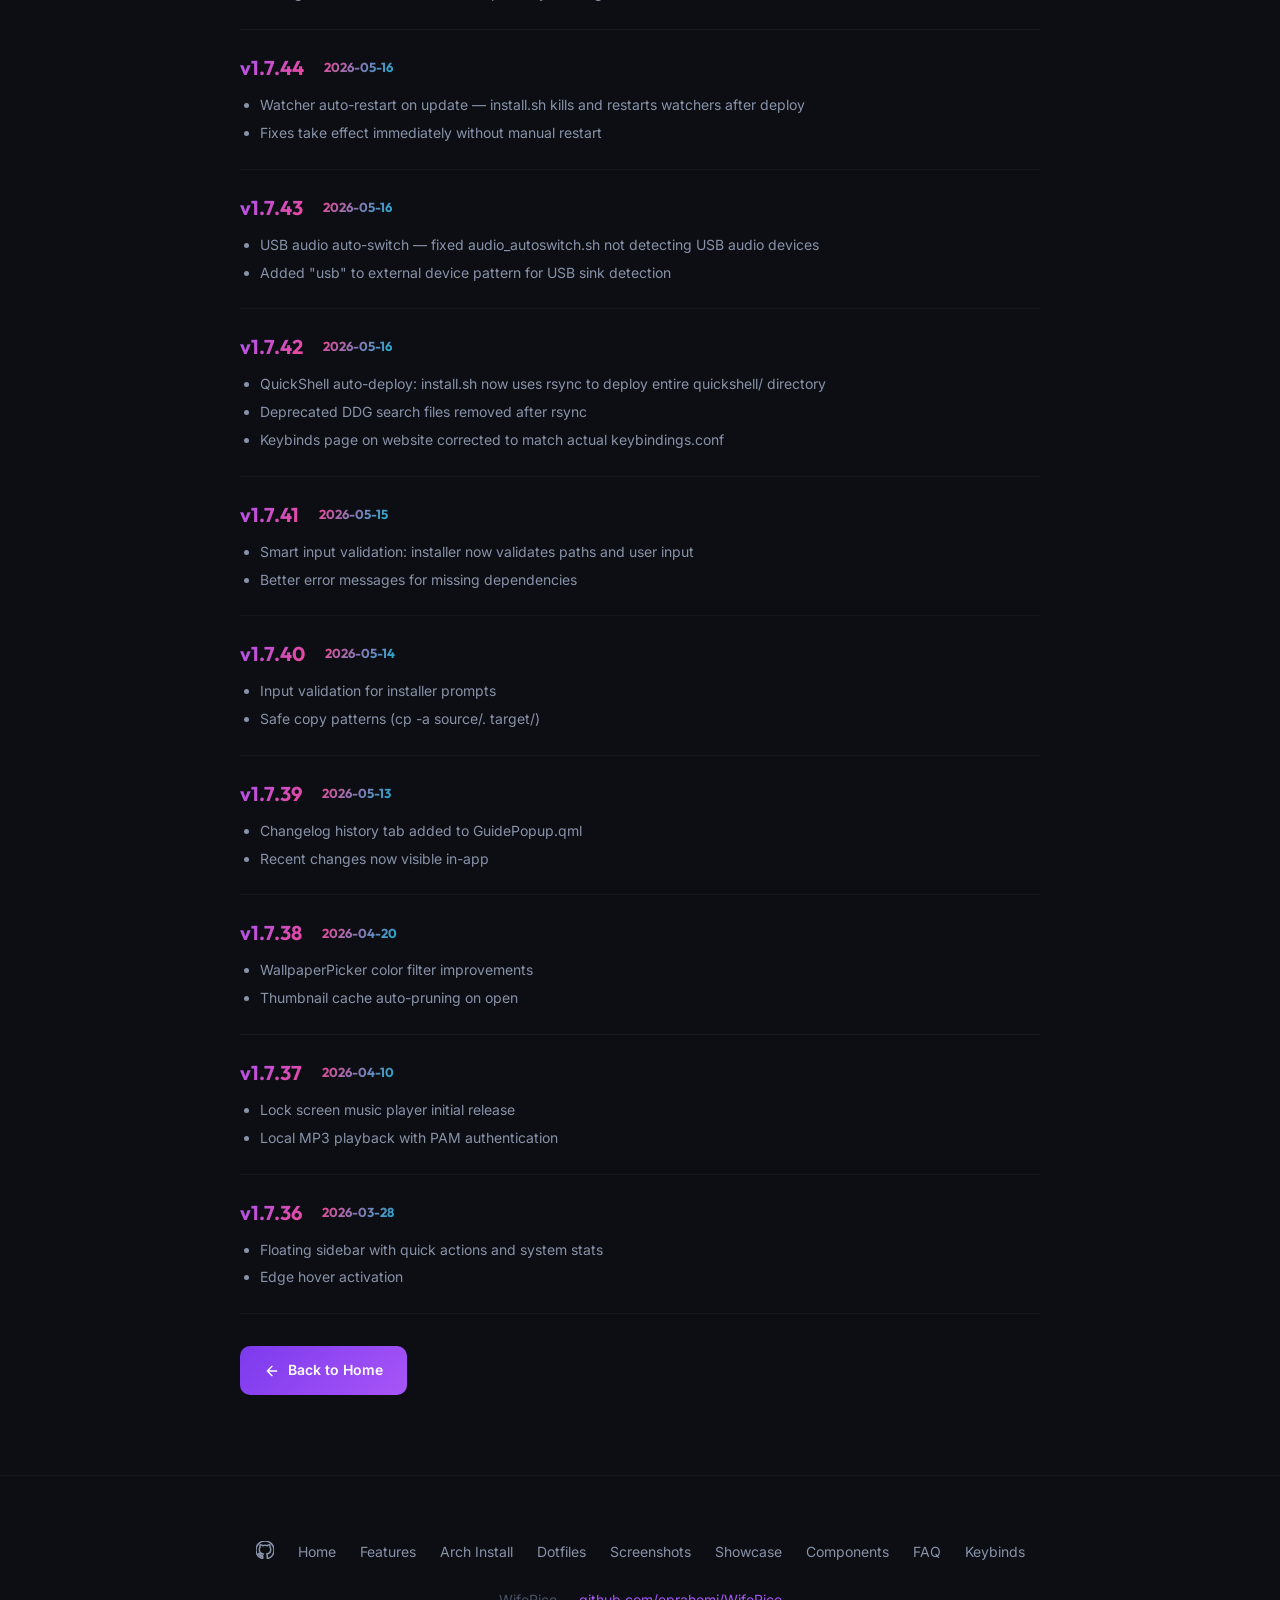
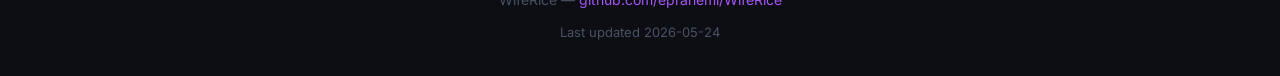
==== commit db756051: "fix: update website for v1.7.82 — changelog, paths, keybinds, stale dates" ====
--- a/changelog.html
+++ b/changelog.html
@@ -53,6 +53,67 @@
 <section>
   <div class="container narrow">
     <div class="changelog-item fade-in">
+      <div class="changelog-version">v1.7.82 <span class="changelog-date">2026-05-24</span></div>
+      <ul>
+        <li><strong>FIXED:</strong> All <code>~/.Wallpapers/</code> references removed — no fallback, no migration code left behind</li>
+        <li><strong>CHANGED:</strong> Face icon and lockscreen wallpaper paths consolidated under <code>~/.config/hypr/Faces/</code> and <code>~/.config/hypr/Lockscreen Wallpaper/</code></li>
+        <li><strong>FIXED:</strong> <code>DOTS_VERSION</code> in install.sh finally bumped to 1.7.82 (was stuck at 1.7.78 — users never saw update notifications)</li>
+      </ul>
+    </div>
+    <div class="changelog-item fade-in">
+      <div class="changelog-version">v1.7.81 <span class="changelog-date">2026-05-23</span></div>
+      <ul>
+        <li><strong>CHANGED:</strong> Face icon and lockscreen wallpaper organized under <code>~/.config/hypr/</code> — QML and scripts read from new paths first</li>
+        <li><strong>FIXED:</strong> <code>.face.icon</code> deploy now copies hidden files correctly with <code>/./</code> source path instead of <code>*</code> glob</li>
+      </ul>
+    </div>
+    <div class="changelog-item fade-in">
+      <div class="changelog-version">v1.7.80 <span class="changelog-date">2026-05-23</span></div>
+      <ul>
+        <li><strong>FIXED:</strong> USB sounds path in deployed <code>usb_sound.sh</code> was stale (pointed to <code>sounds/</code> not <code>sounds/usb/</code>)</li>
+        <li><strong>FIXED:</strong> <code>.face.icon</code> now deployed to correct location that QML actually reads</li>
+      </ul>
+    </div>
+    <div class="changelog-item fade-in">
+      <div class="changelog-version">v1.7.79 <span class="changelog-date">2026-05-23</span></div>
+      <ul>
+        <li><strong>REMOVED:</strong> Steam removed from install.sh AUR packages — saves 1.5GB of forced downloads; users who need it install manually</li>
+      </ul>
+    </div>
+    <div class="changelog-item fade-in">
+      <div class="changelog-version">v1.7.78 <span class="changelog-date">2026-05-23</span></div>
+      <ul>
+        <li><strong>CHANGED:</strong> Network sounds (connect, disconnect, error, power_on, power_off, switch) converted from WAV to MP3 — 2.1MB → 220KB</li>
+        <li><strong>CHANGED:</strong> Network sounds organized into subfolders inside <code>sounds/network/</code>: <code>connection/</code>, <code>power/</code>, <code>navigation/</code></li>
+        <li><strong>CLEANUP:</strong> Old network/sounds/ WAV files cleaned up on update</li>
+      </ul>
+    </div>
+    <div class="changelog-item fade-in">
+      <div class="changelog-version">v1.7.77 <span class="changelog-date">2026-05-23</span></div>
+      <ul>
+        <li><strong>FIXED:</strong> Old MP3 sound files from previous versions now properly cleaned up on update</li>
+      </ul>
+    </div>
+    <div class="changelog-item fade-in">
+      <div class="changelog-version">v1.7.76 <span class="changelog-date">2026-05-23</span></div>
+      <ul>
+        <li><strong>SECURITY:</strong> Input validation and path sanitization hardening across installer scripts</li>
+        <li><strong>FIXED:</strong> Path traversal risks mitigated in file copy operations</li>
+      </ul>
+    </div>
+    <div class="changelog-item fade-in">
+      <div class="changelog-version">v1.7.74 <span class="changelog-date">2026-05-23</span></div>
+      <ul>
+        <li><strong>CRITICAL FIX:</strong> swayidle 66min-timeout was set to DPMS off only — now triggers <code>systemctl suspend</code> after display off, preventing battery drain on laptops</li>
+      </ul>
+    </div>
+    <div class="changelog-item fade-in">
+      <div class="changelog-version">v1.7.73 <span class="changelog-date">2026-05-23</span></div>
+      <ul>
+        <li><strong>CHANGED:</strong> All sound MP3s reorganized into <code>quickshell/sounds/</code> subfolders by device type — USB, network, battery — for maintainability</li>
+      </ul>
+    </div>
+    <div class="changelog-item fade-in">
       <div class="changelog-version">v1.7.72 <span class="changelog-date">2026-05-23</span></div>
       <ul>
         <li><strong>FIXED:</strong> GuideAbout section displayed "Imperative" instead of "WifeRice" — branding fixed</li>
@@ -384,7 +445,7 @@
     <a href="keybinds.html">Keybinds</a>
   </div>
   <p>WifeRice — <a href="https://github.com/eprahemi/WifeRice" target="_blank">github.com/eprahemi/WifeRice</a></p>
-  <p style="margin-top:8px;font-size:13px;color:var(--text3);">Last updated <span id="last-updated">2026-05-22</span></p>
+  <p style="margin-top:8px;font-size:13px;color:var(--text3);">Last updated <span id="last-updated">2026-05-24</span></p>
 </footer>
 
 <script>
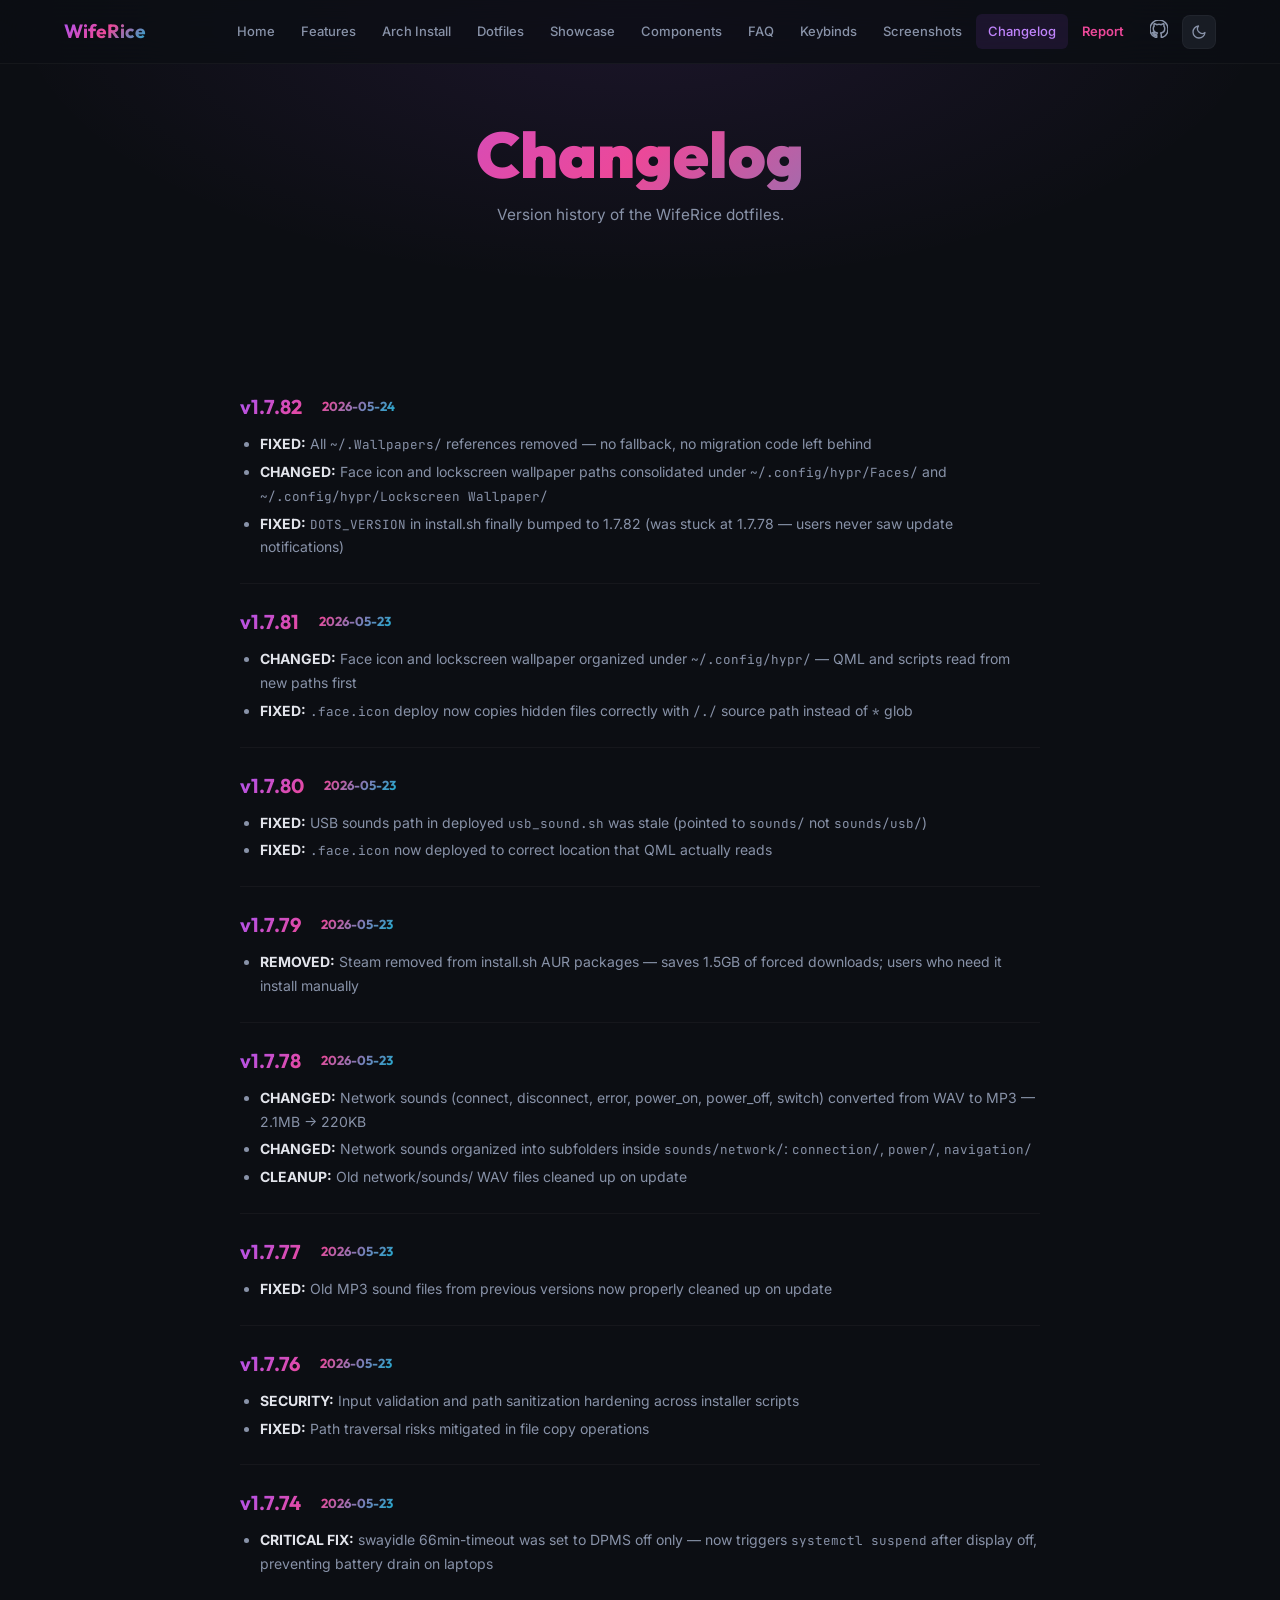
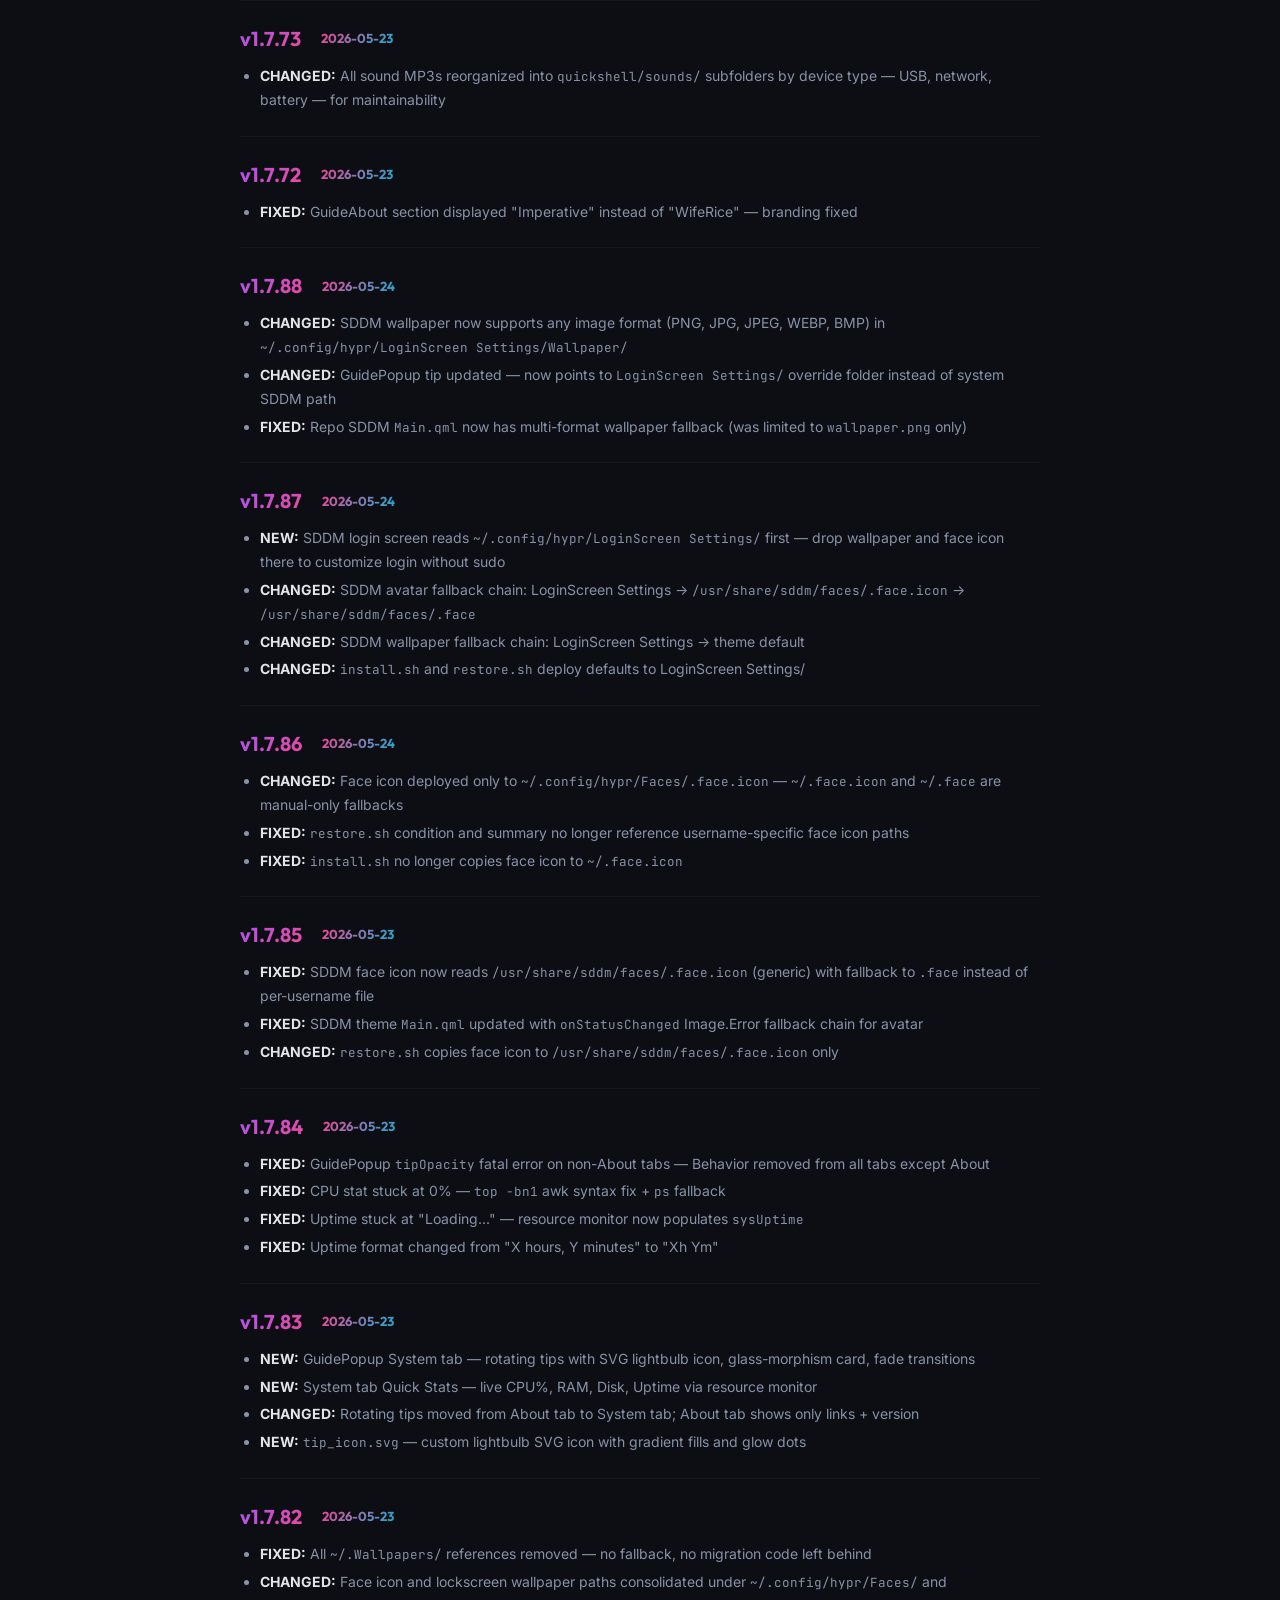
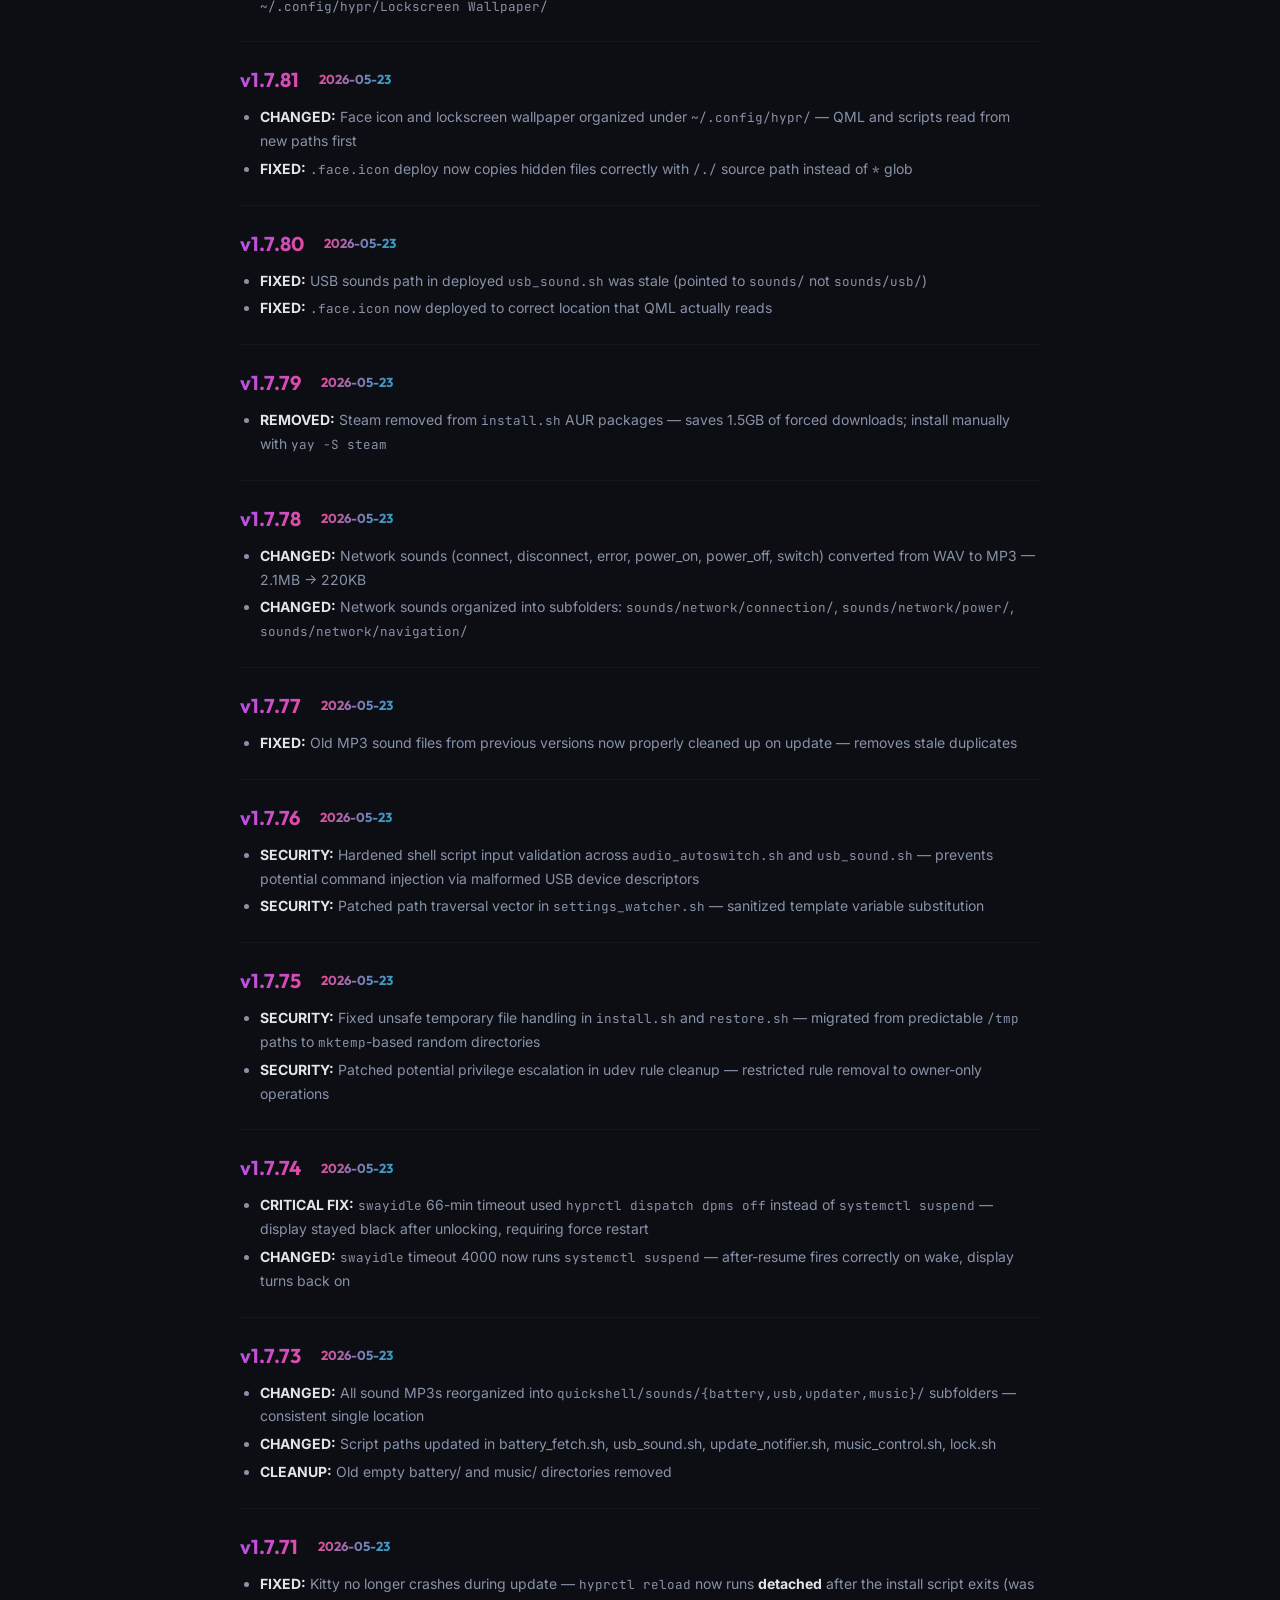
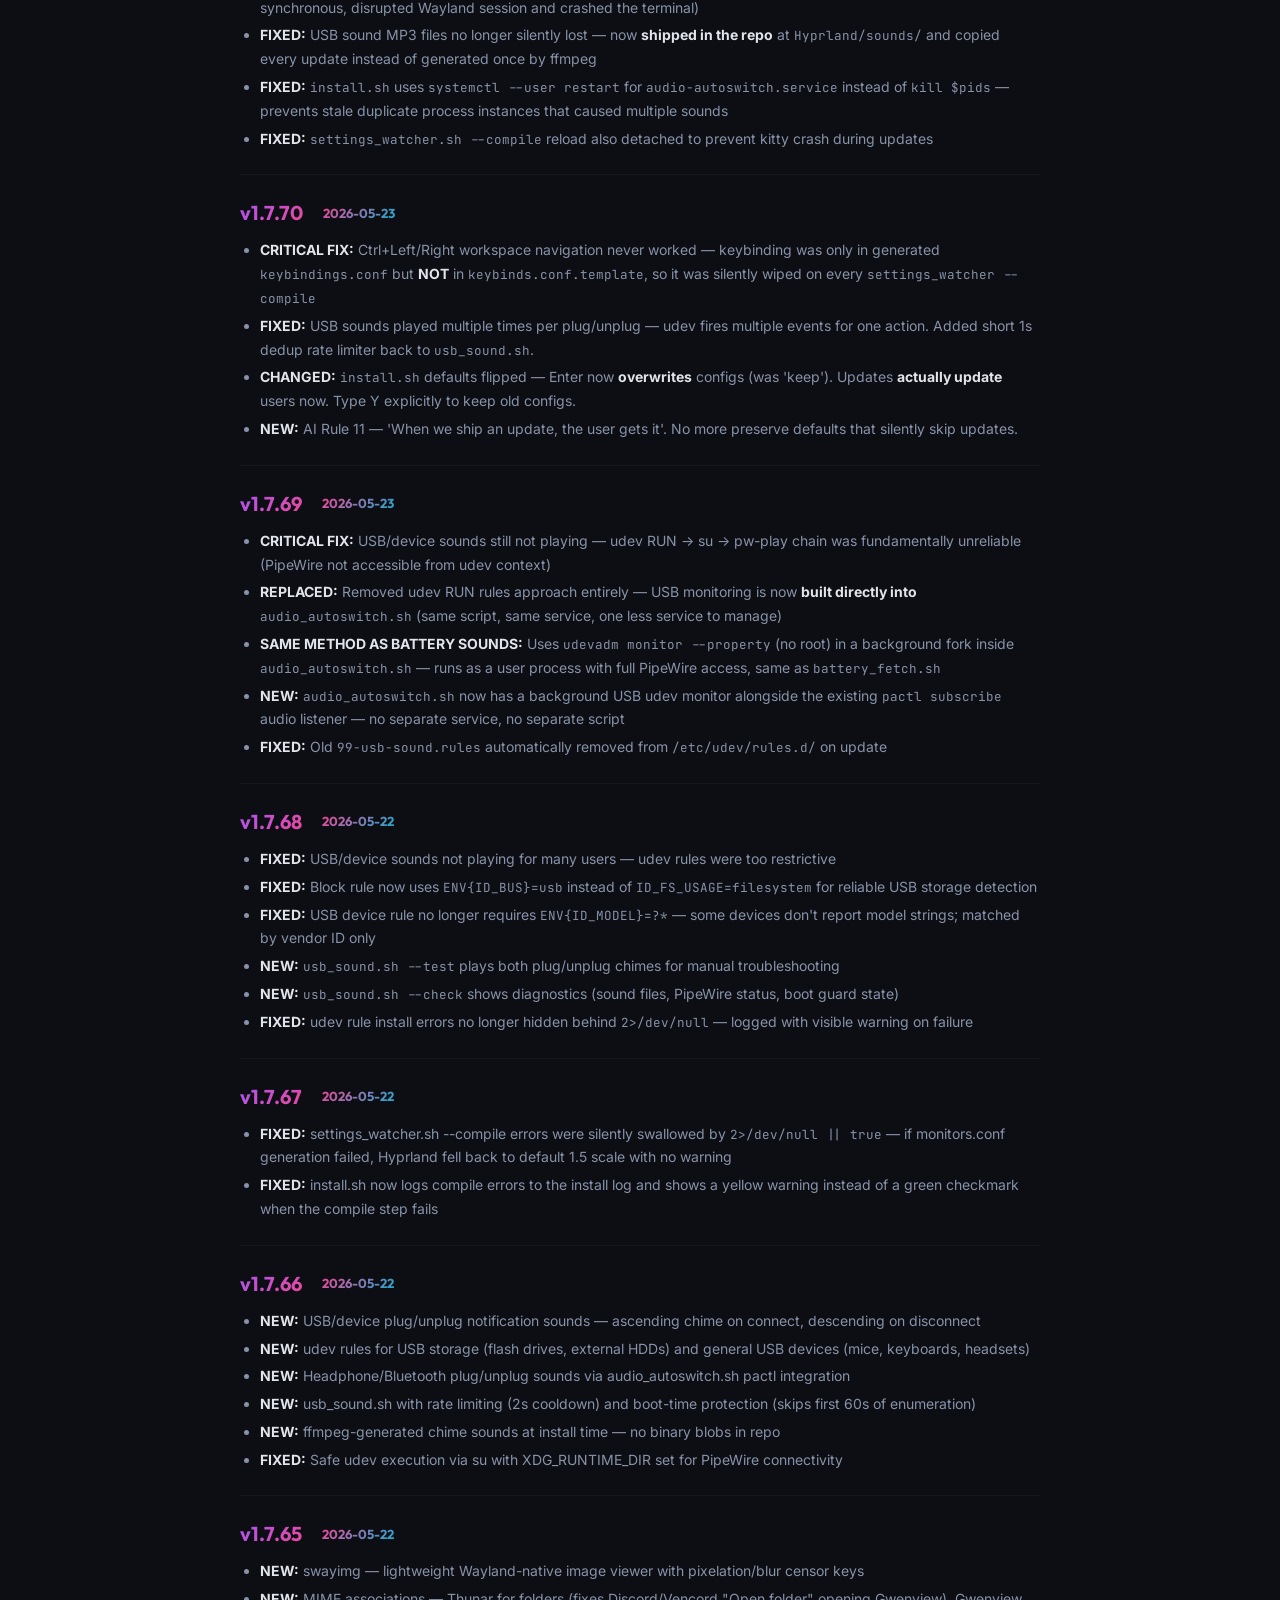
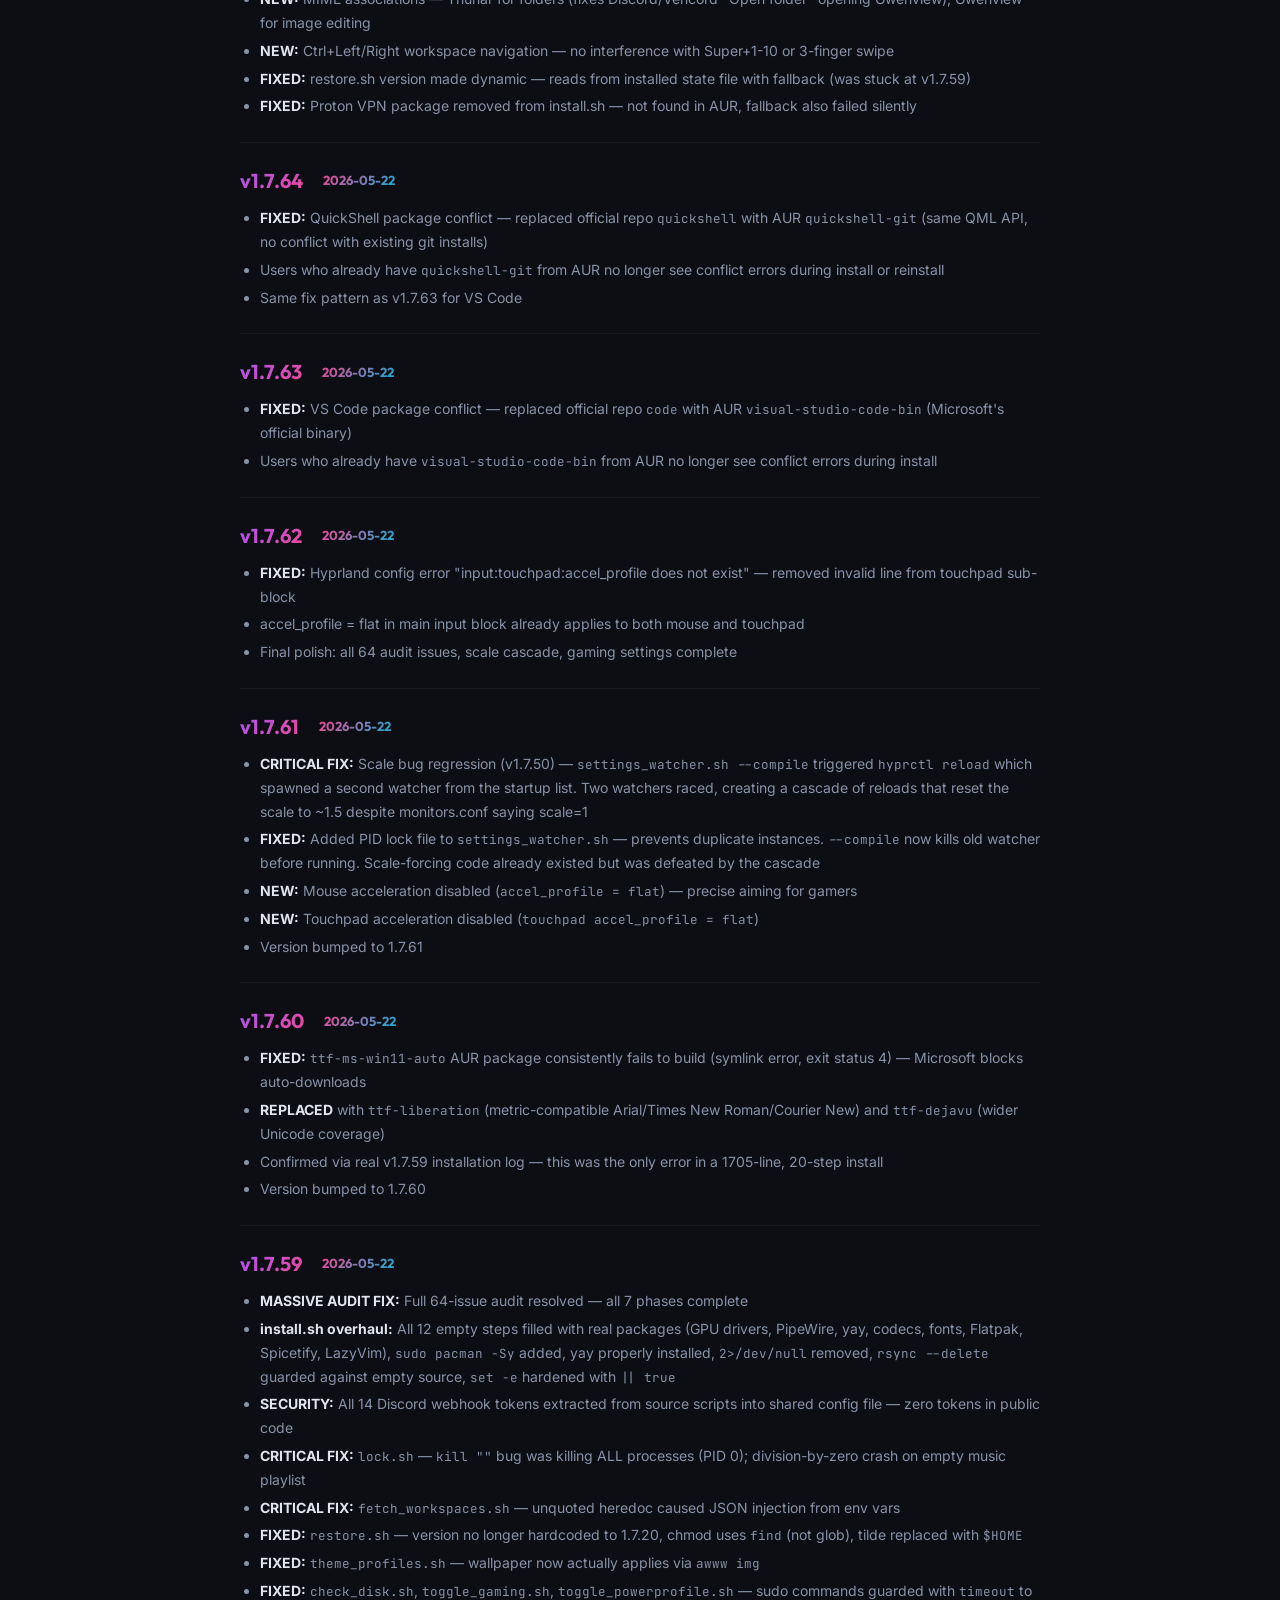
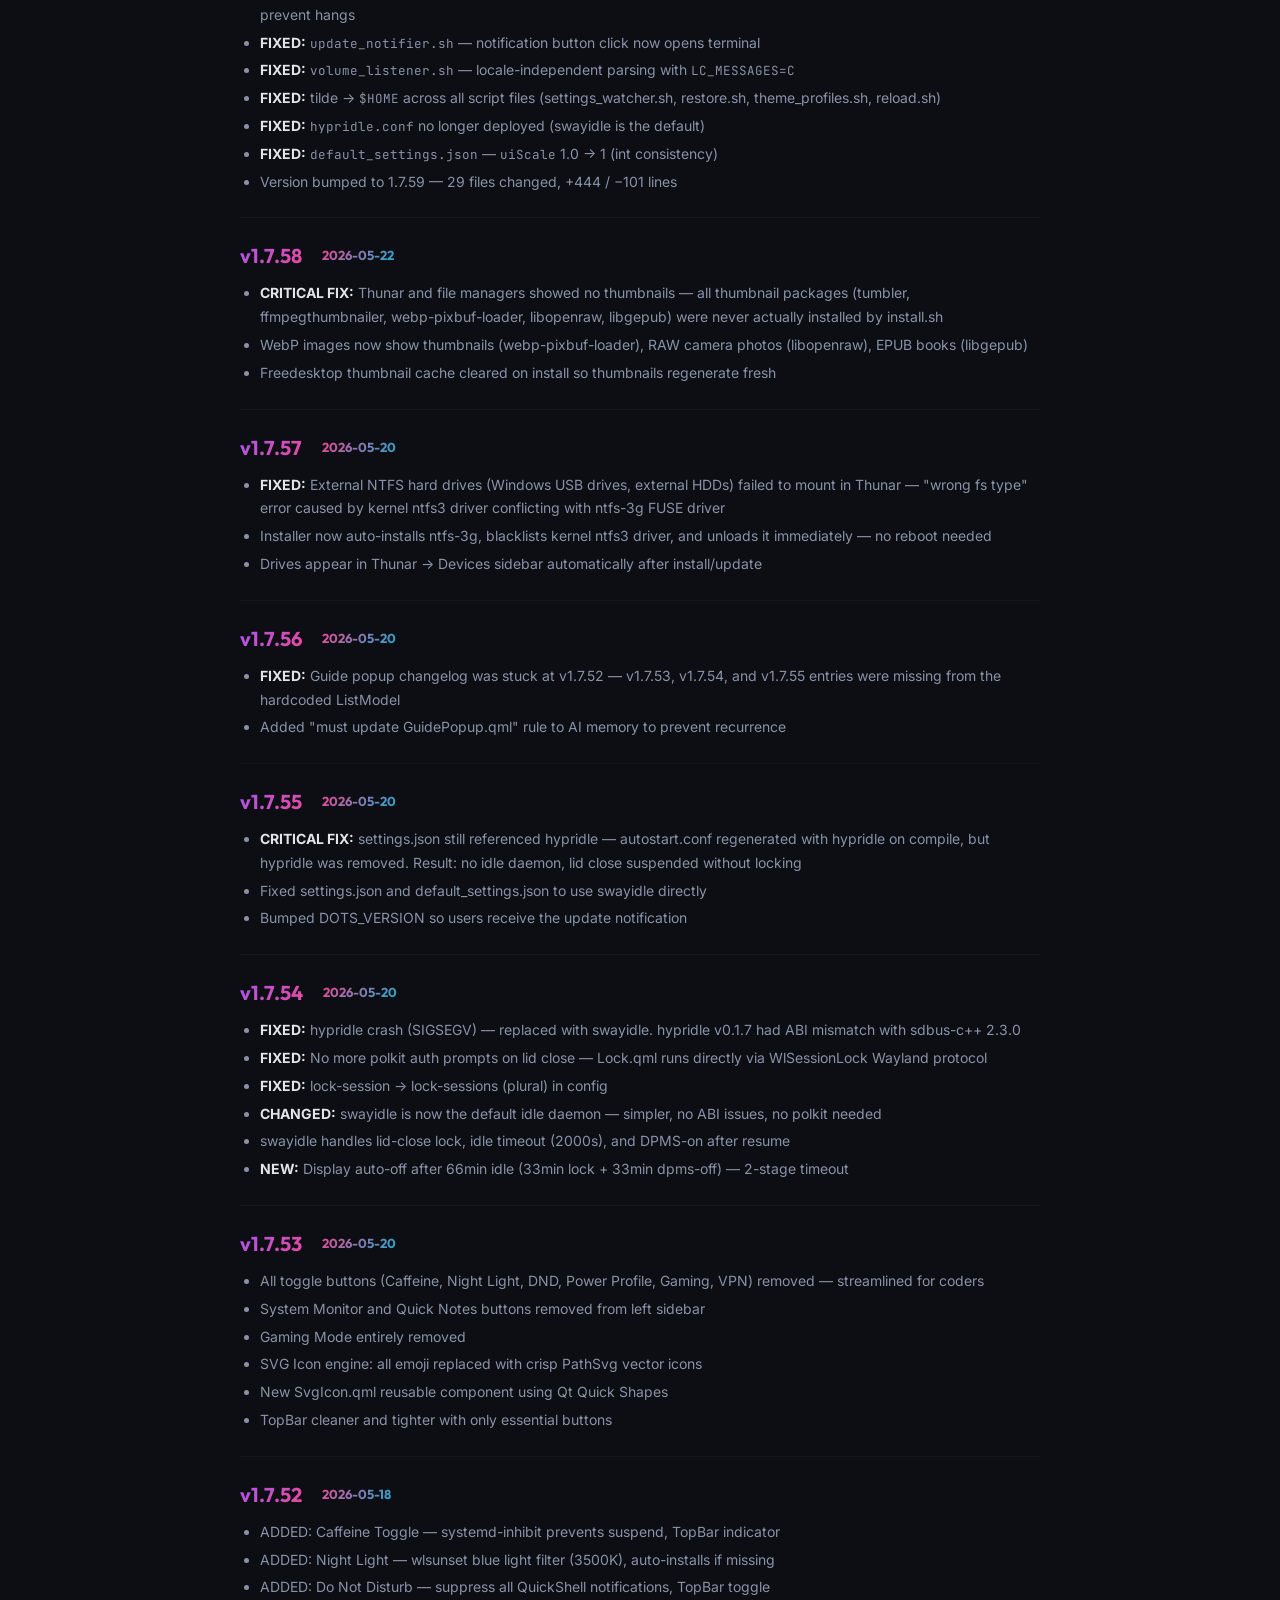
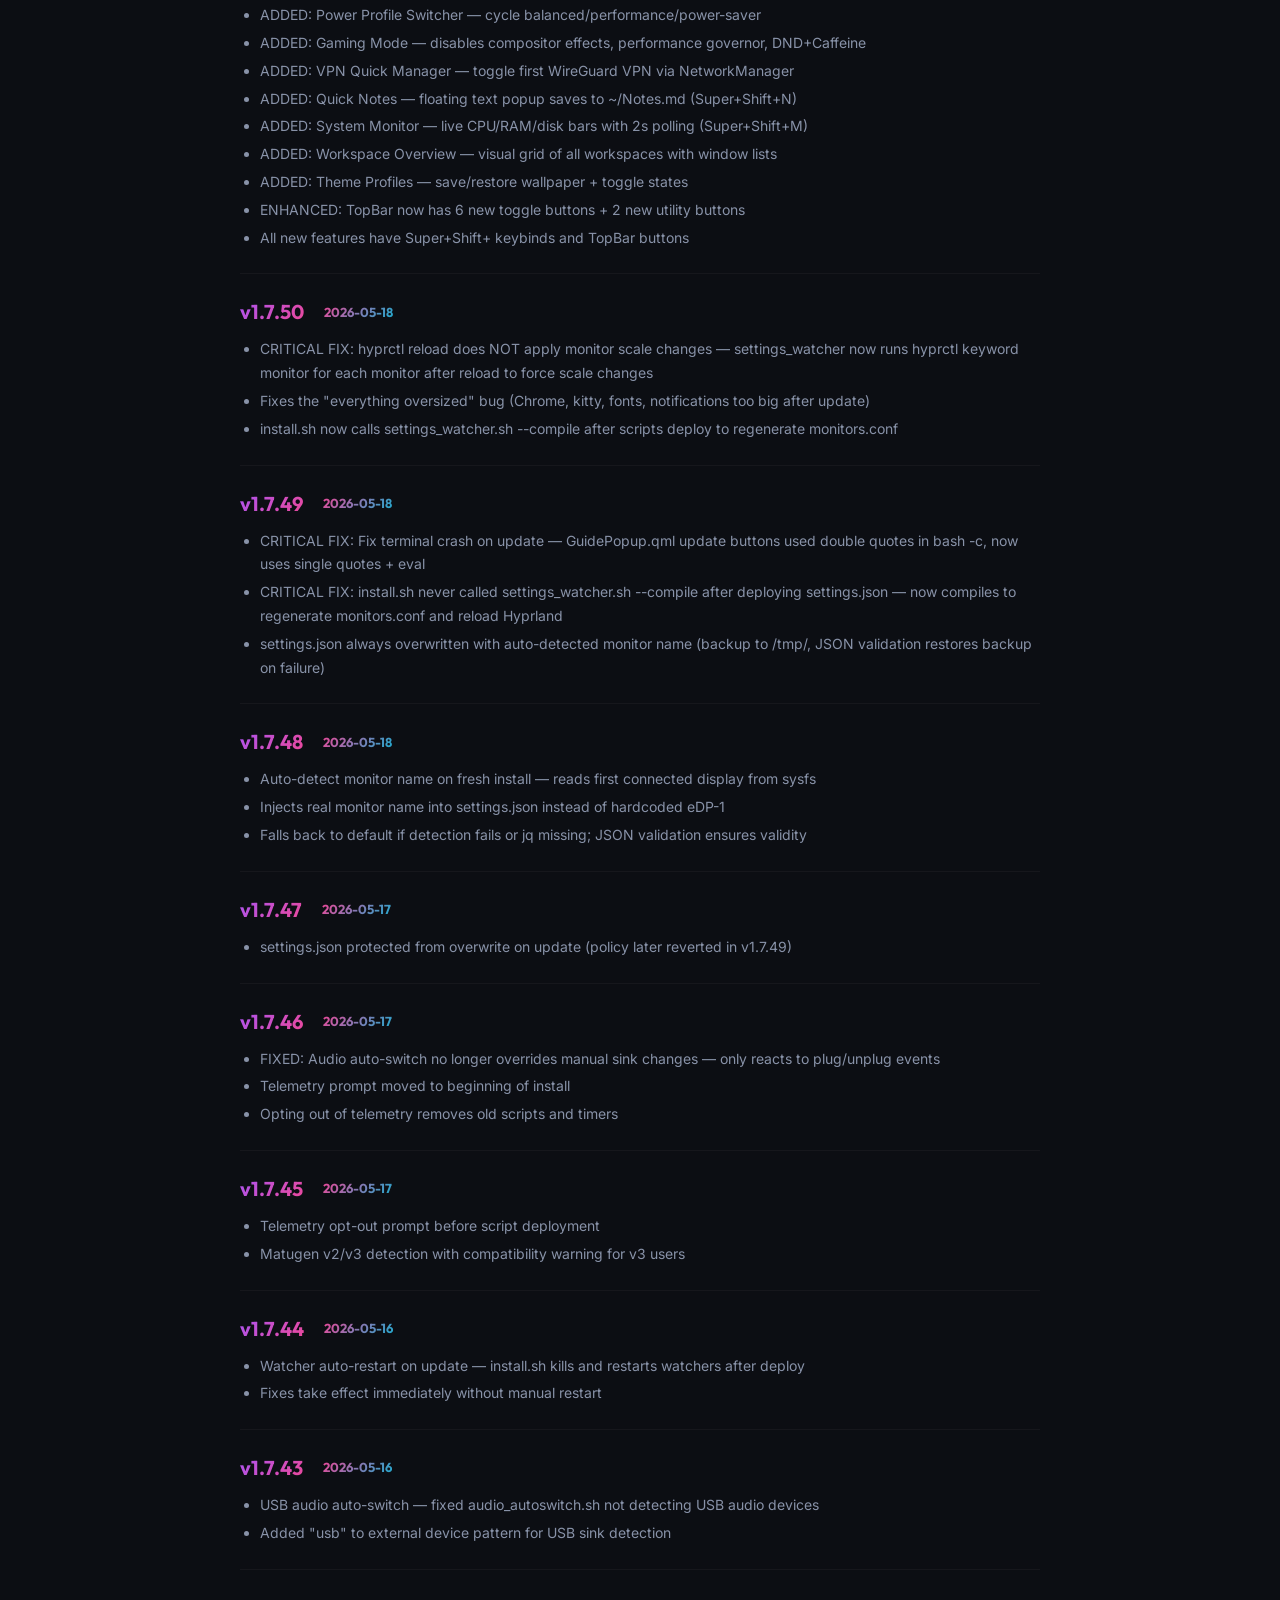
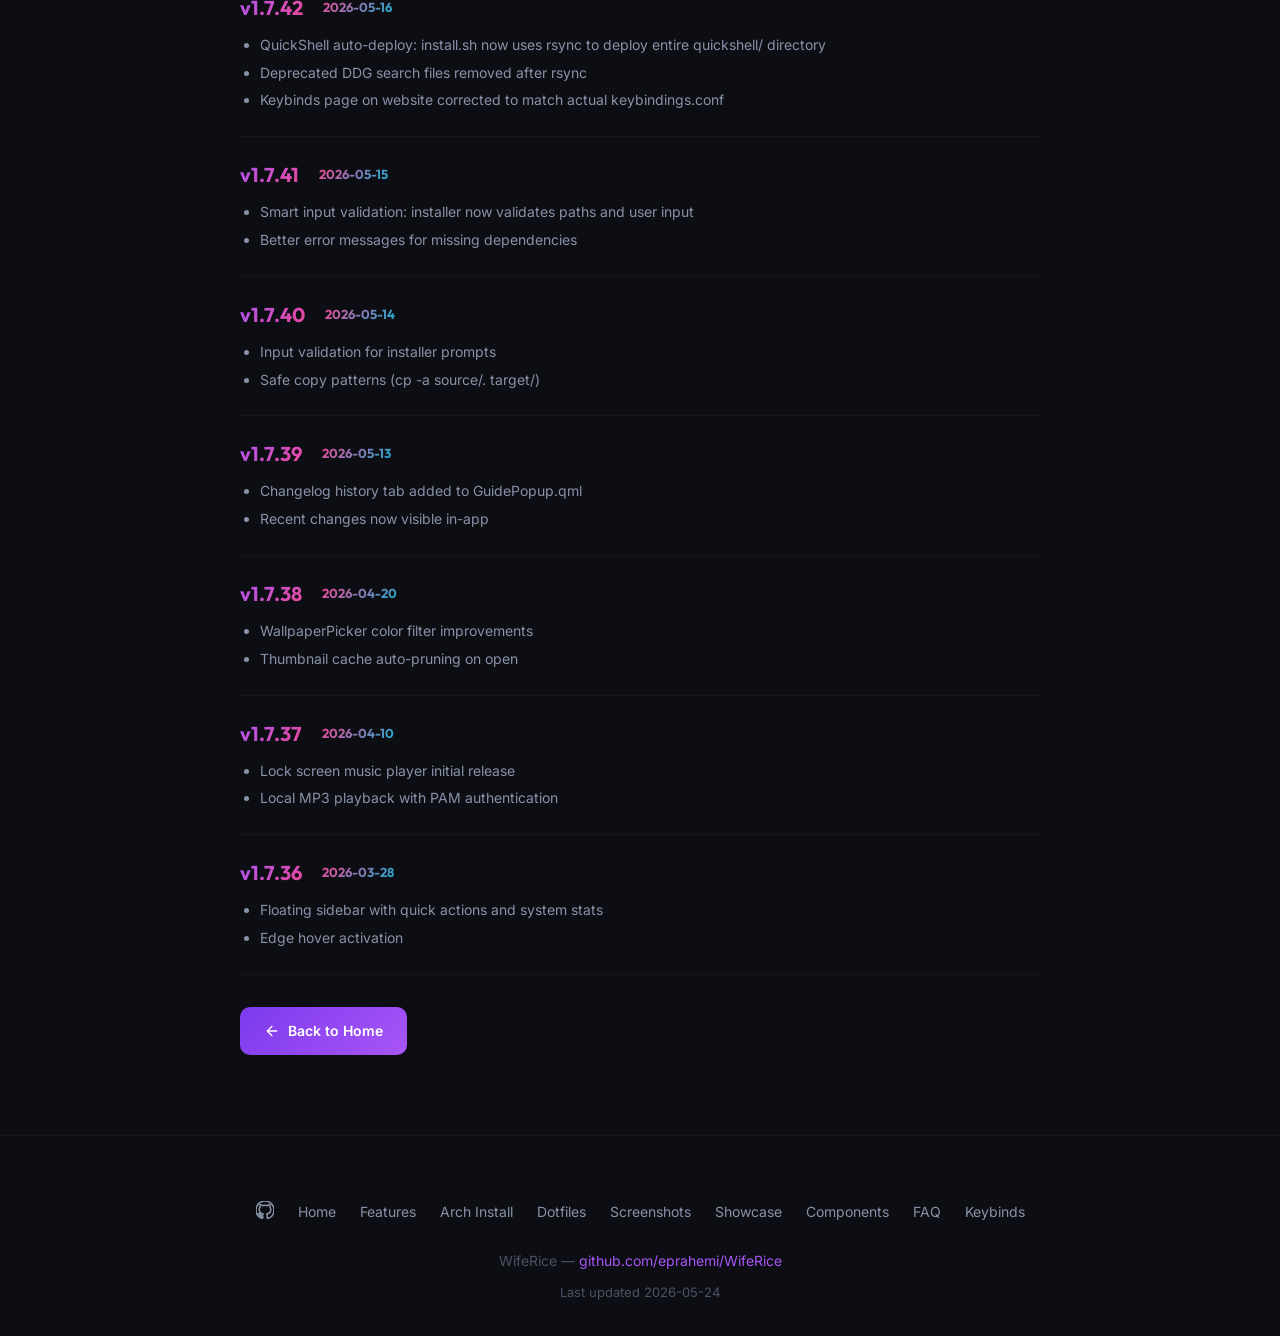
==== commit ca5d6d9a: "website: sync with v1.7.73–v1.7.88, fix stale paths - Updated FAQ: ~/.Wallpapers/ → ~/.config/hypr/L" ====
--- a/changelog.html
+++ b/changelog.html
@@ -120,6 +120,126 @@
       </ul>
     </div>
     <div class="changelog-item fade-in">
+      <div class="changelog-version">v1.7.88 <span class="changelog-date">2026-05-24</span></div>
+      <ul>
+        <li><strong>CHANGED:</strong> SDDM wallpaper now supports any image format (PNG, JPG, JPEG, WEBP, BMP) in <code>~/.config/hypr/LoginScreen Settings/Wallpaper/</code></li>
+        <li><strong>CHANGED:</strong> GuidePopup tip updated — now points to <code>LoginScreen Settings/</code> override folder instead of system SDDM path</li>
+        <li><strong>FIXED:</strong> Repo SDDM <code>Main.qml</code> now has multi-format wallpaper fallback (was limited to <code>wallpaper.png</code> only)</li>
+      </ul>
+    </div>
+    <div class="changelog-item fade-in">
+      <div class="changelog-version">v1.7.87 <span class="changelog-date">2026-05-24</span></div>
+      <ul>
+        <li><strong>NEW:</strong> SDDM login screen reads <code>~/.config/hypr/LoginScreen Settings/</code> first — drop wallpaper and face icon there to customize login without sudo</li>
+        <li><strong>CHANGED:</strong> SDDM avatar fallback chain: LoginScreen Settings → <code>/usr/share/sddm/faces/.face.icon</code> → <code>/usr/share/sddm/faces/.face</code></li>
+        <li><strong>CHANGED:</strong> SDDM wallpaper fallback chain: LoginScreen Settings → theme default</li>
+        <li><strong>CHANGED:</strong> <code>install.sh</code> and <code>restore.sh</code> deploy defaults to LoginScreen Settings/</li>
+      </ul>
+    </div>
+    <div class="changelog-item fade-in">
+      <div class="changelog-version">v1.7.86 <span class="changelog-date">2026-05-24</span></div>
+      <ul>
+        <li><strong>CHANGED:</strong> Face icon deployed only to <code>~/.config/hypr/Faces/.face.icon</code> — <code>~/.face.icon</code> and <code>~/.face</code> are manual-only fallbacks</li>
+        <li><strong>FIXED:</strong> <code>restore.sh</code> condition and summary no longer reference username-specific face icon paths</li>
+        <li><strong>FIXED:</strong> <code>install.sh</code> no longer copies face icon to <code>~/.face.icon</code></li>
+      </ul>
+    </div>
+    <div class="changelog-item fade-in">
+      <div class="changelog-version">v1.7.85 <span class="changelog-date">2026-05-23</span></div>
+      <ul>
+        <li><strong>FIXED:</strong> SDDM face icon now reads <code>/usr/share/sddm/faces/.face.icon</code> (generic) with fallback to <code>.face</code> instead of per-username file</li>
+        <li><strong>FIXED:</strong> SDDM theme <code>Main.qml</code> updated with <code>onStatusChanged</code> Image.Error fallback chain for avatar</li>
+        <li><strong>CHANGED:</strong> <code>restore.sh</code> copies face icon to <code>/usr/share/sddm/faces/.face.icon</code> only</li>
+      </ul>
+    </div>
+    <div class="changelog-item fade-in">
+      <div class="changelog-version">v1.7.84 <span class="changelog-date">2026-05-23</span></div>
+      <ul>
+        <li><strong>FIXED:</strong> GuidePopup <code>tipOpacity</code> fatal error on non-About tabs — Behavior removed from all tabs except About</li>
+        <li><strong>FIXED:</strong> CPU stat stuck at 0% — <code>top -bn1</code> awk syntax fix + <code>ps</code> fallback</li>
+        <li><strong>FIXED:</strong> Uptime stuck at "Loading..." — resource monitor now populates <code>sysUptime</code></li>
+        <li><strong>FIXED:</strong> Uptime format changed from "X hours, Y minutes" to "Xh Ym"</li>
+      </ul>
+    </div>
+    <div class="changelog-item fade-in">
+      <div class="changelog-version">v1.7.83 <span class="changelog-date">2026-05-23</span></div>
+      <ul>
+        <li><strong>NEW:</strong> GuidePopup System tab — rotating tips with SVG lightbulb icon, glass-morphism card, fade transitions</li>
+        <li><strong>NEW:</strong> System tab Quick Stats — live CPU%, RAM, Disk, Uptime via resource monitor</li>
+        <li><strong>CHANGED:</strong> Rotating tips moved from About tab to System tab; About tab shows only links + version</li>
+        <li><strong>NEW:</strong> <code>tip_icon.svg</code> — custom lightbulb SVG icon with gradient fills and glow dots</li>
+      </ul>
+    </div>
+    <div class="changelog-item fade-in">
+      <div class="changelog-version">v1.7.82 <span class="changelog-date">2026-05-23</span></div>
+      <ul>
+        <li><strong>FIXED:</strong> All <code>~/.Wallpapers/</code> references removed — no fallback, no migration code left behind</li>
+        <li><strong>CHANGED:</strong> Face icon and lockscreen wallpaper paths consolidated under <code>~/.config/hypr/Faces/</code> and <code>~/.config/hypr/Lockscreen Wallpaper/</code></li>
+      </ul>
+    </div>
+    <div class="changelog-item fade-in">
+      <div class="changelog-version">v1.7.81 <span class="changelog-date">2026-05-23</span></div>
+      <ul>
+        <li><strong>CHANGED:</strong> Face icon and lockscreen wallpaper organized under <code>~/.config/hypr/</code> — QML and scripts read from new paths first</li>
+        <li><strong>FIXED:</strong> <code>.face.icon</code> deploy now copies hidden files correctly with <code>/./</code> source path instead of <code>*</code> glob</li>
+      </ul>
+    </div>
+    <div class="changelog-item fade-in">
+      <div class="changelog-version">v1.7.80 <span class="changelog-date">2026-05-23</span></div>
+      <ul>
+        <li><strong>FIXED:</strong> USB sounds path in deployed <code>usb_sound.sh</code> was stale (pointed to <code>sounds/</code> not <code>sounds/usb/</code>)</li>
+        <li><strong>FIXED:</strong> <code>.face.icon</code> now deployed to correct location that QML actually reads</li>
+      </ul>
+    </div>
+    <div class="changelog-item fade-in">
+      <div class="changelog-version">v1.7.79 <span class="changelog-date">2026-05-23</span></div>
+      <ul>
+        <li><strong>REMOVED:</strong> Steam removed from <code>install.sh</code> AUR packages — saves 1.5GB of forced downloads; install manually with <code>yay -S steam</code></li>
+      </ul>
+    </div>
+    <div class="changelog-item fade-in">
+      <div class="changelog-version">v1.7.78 <span class="changelog-date">2026-05-23</span></div>
+      <ul>
+        <li><strong>CHANGED:</strong> Network sounds (connect, disconnect, error, power_on, power_off, switch) converted from WAV to MP3 — 2.1MB → 220KB</li>
+        <li><strong>CHANGED:</strong> Network sounds organized into subfolders: <code>sounds/network/connection/</code>, <code>sounds/network/power/</code>, <code>sounds/network/navigation/</code></li>
+      </ul>
+    </div>
+    <div class="changelog-item fade-in">
+      <div class="changelog-version">v1.7.77 <span class="changelog-date">2026-05-23</span></div>
+      <ul>
+        <li><strong>FIXED:</strong> Old MP3 sound files from previous versions now properly cleaned up on update — removes stale duplicates</li>
+      </ul>
+    </div>
+    <div class="changelog-item fade-in">
+      <div class="changelog-version">v1.7.76 <span class="changelog-date">2026-05-23</span></div>
+      <ul>
+        <li><strong>SECURITY:</strong> Hardened shell script input validation across <code>audio_autoswitch.sh</code> and <code>usb_sound.sh</code> — prevents potential command injection via malformed USB device descriptors</li>
+        <li><strong>SECURITY:</strong> Patched path traversal vector in <code>settings_watcher.sh</code> — sanitized template variable substitution</li>
+      </ul>
+    </div>
+    <div class="changelog-item fade-in">
+      <div class="changelog-version">v1.7.75 <span class="changelog-date">2026-05-23</span></div>
+      <ul>
+        <li><strong>SECURITY:</strong> Fixed unsafe temporary file handling in <code>install.sh</code> and <code>restore.sh</code> — migrated from predictable <code>/tmp</code> paths to <code>mktemp</code>-based random directories</li>
+        <li><strong>SECURITY:</strong> Patched potential privilege escalation in udev rule cleanup — restricted rule removal to owner-only operations</li>
+      </ul>
+    </div>
+    <div class="changelog-item fade-in">
+      <div class="changelog-version">v1.7.74 <span class="changelog-date">2026-05-23</span></div>
+      <ul>
+        <li><strong>CRITICAL FIX:</strong> <code>swayidle</code> 66-min timeout used <code>hyprctl dispatch dpms off</code> instead of <code>systemctl suspend</code> — display stayed black after unlocking, requiring force restart</li>
+        <li><strong>CHANGED:</strong> <code>swayidle</code> timeout 4000 now runs <code>systemctl suspend</code> — after-resume fires correctly on wake, display turns back on</li>
+      </ul>
+    </div>
+    <div class="changelog-item fade-in">
+      <div class="changelog-version">v1.7.73 <span class="changelog-date">2026-05-23</span></div>
+      <ul>
+        <li><strong>CHANGED:</strong> All sound MP3s reorganized into <code>quickshell/sounds/{battery,usb,updater,music}/</code> subfolders — consistent single location</li>
+        <li><strong>CHANGED:</strong> Script paths updated in battery_fetch.sh, usb_sound.sh, update_notifier.sh, music_control.sh, lock.sh</li>
+        <li><strong>CLEANUP:</strong> Old empty battery/ and music/ directories removed</li>
+      </ul>
+    </div>
+    <div class="changelog-item fade-in">
       <div class="changelog-version">v1.7.71 <span class="changelog-date">2026-05-23</span></div>
       <ul>
         <li><strong>FIXED:</strong> Kitty no longer crashes during update — <code>hyprctl reload</code> now runs <strong>detached</strong> after the install script exits (was synchronous, disrupted Wayland session and crashed the terminal)</li>
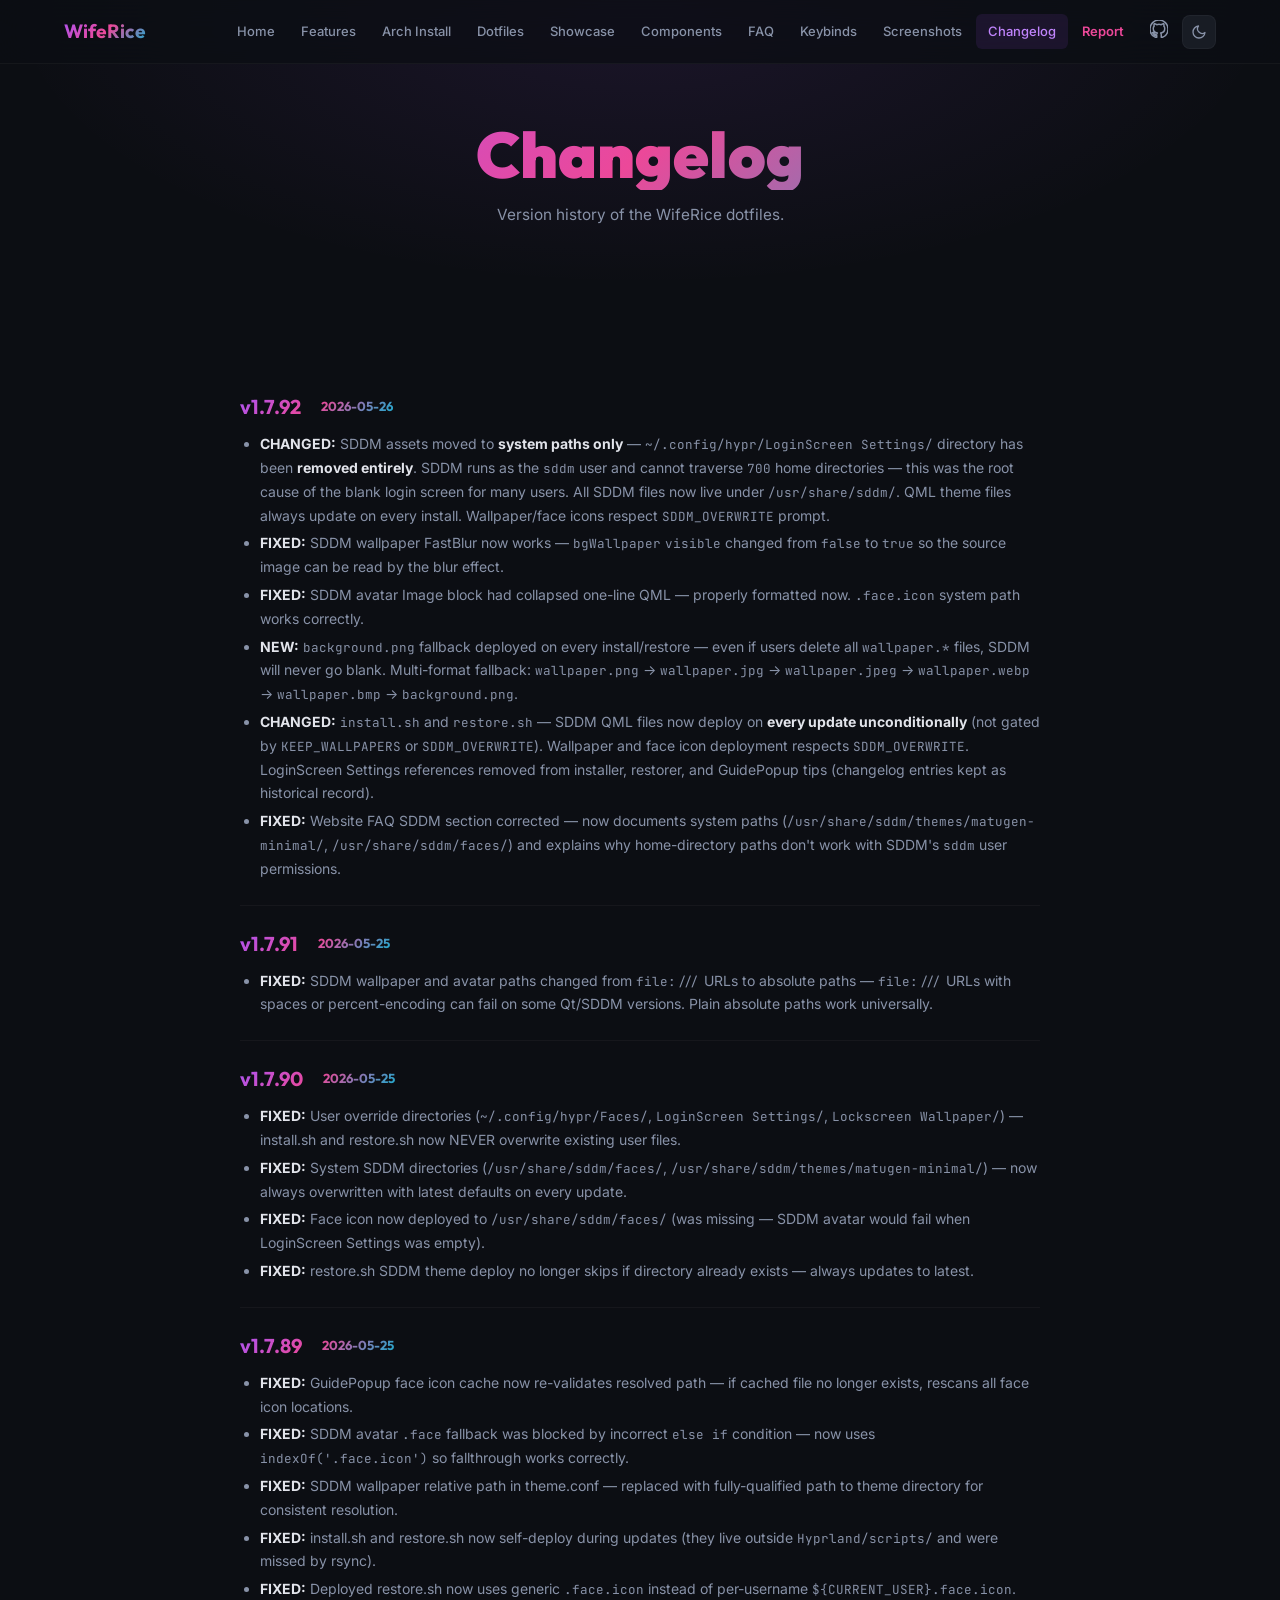
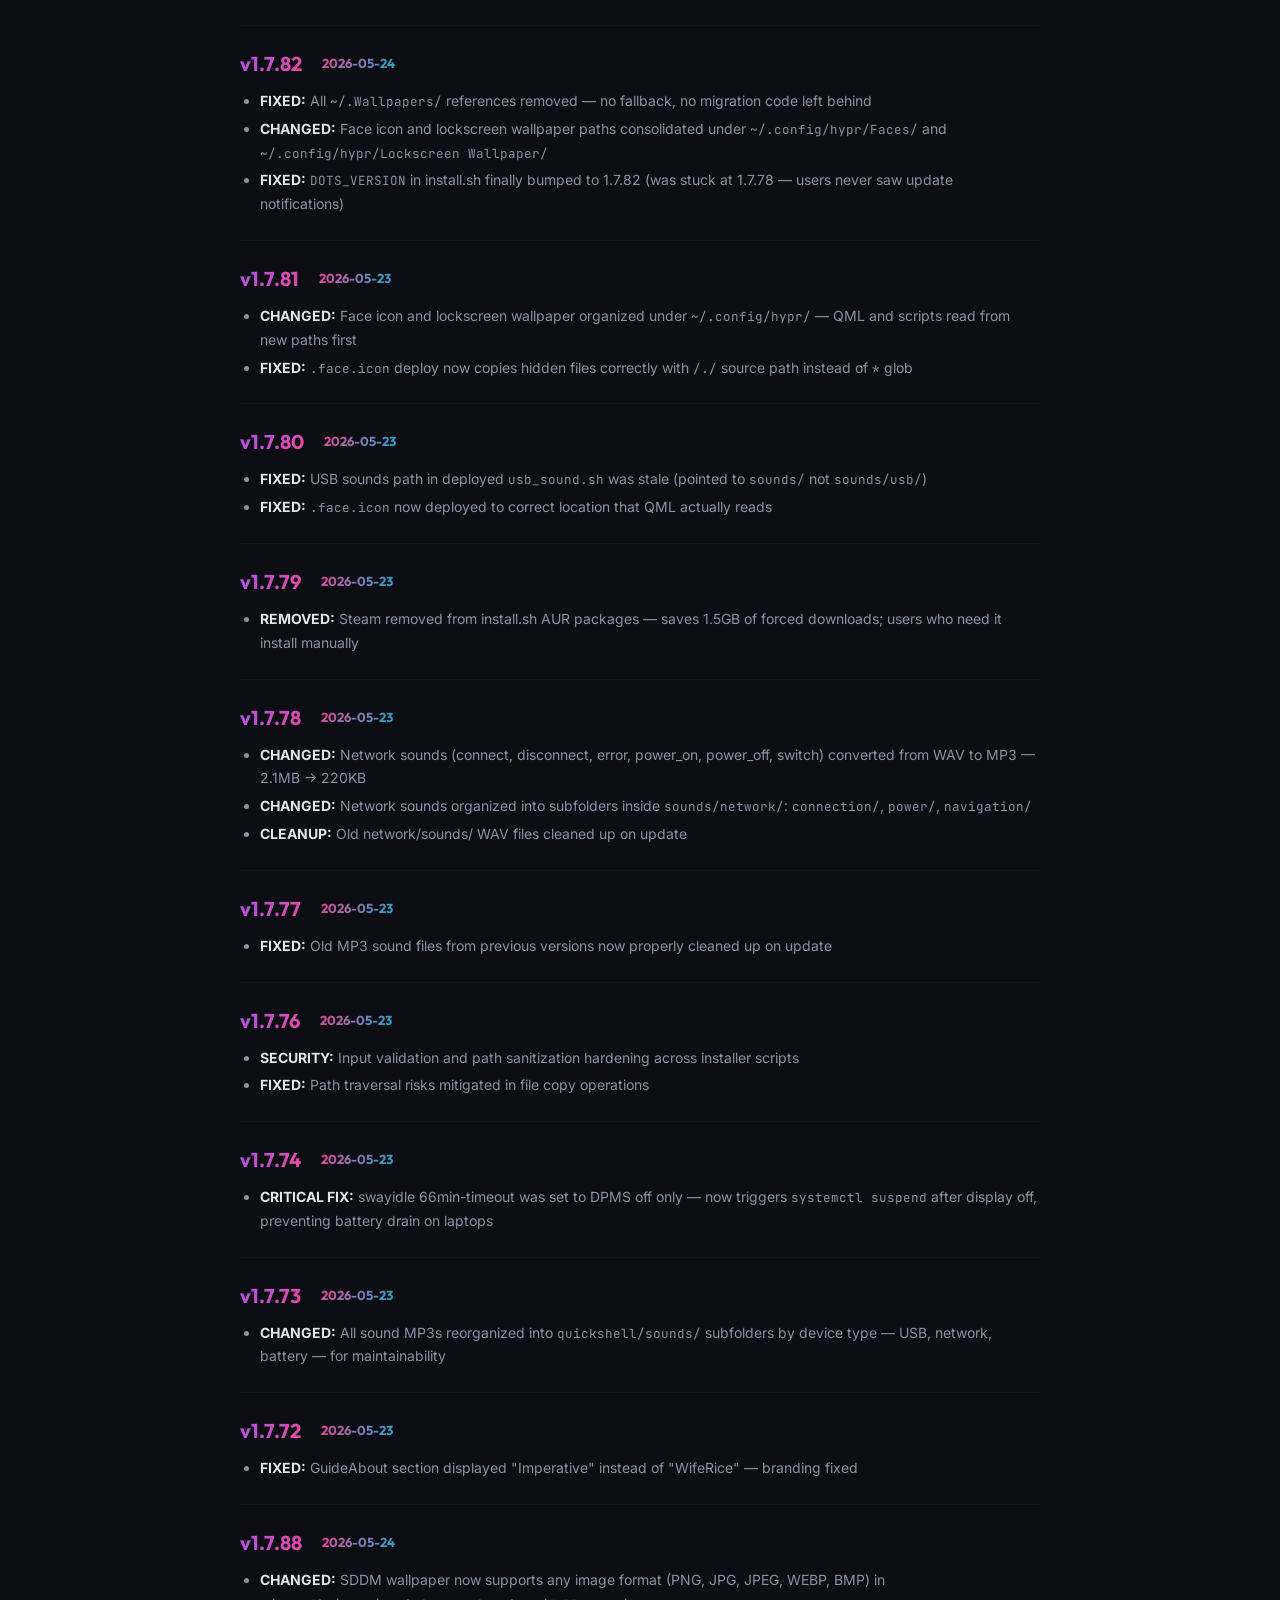
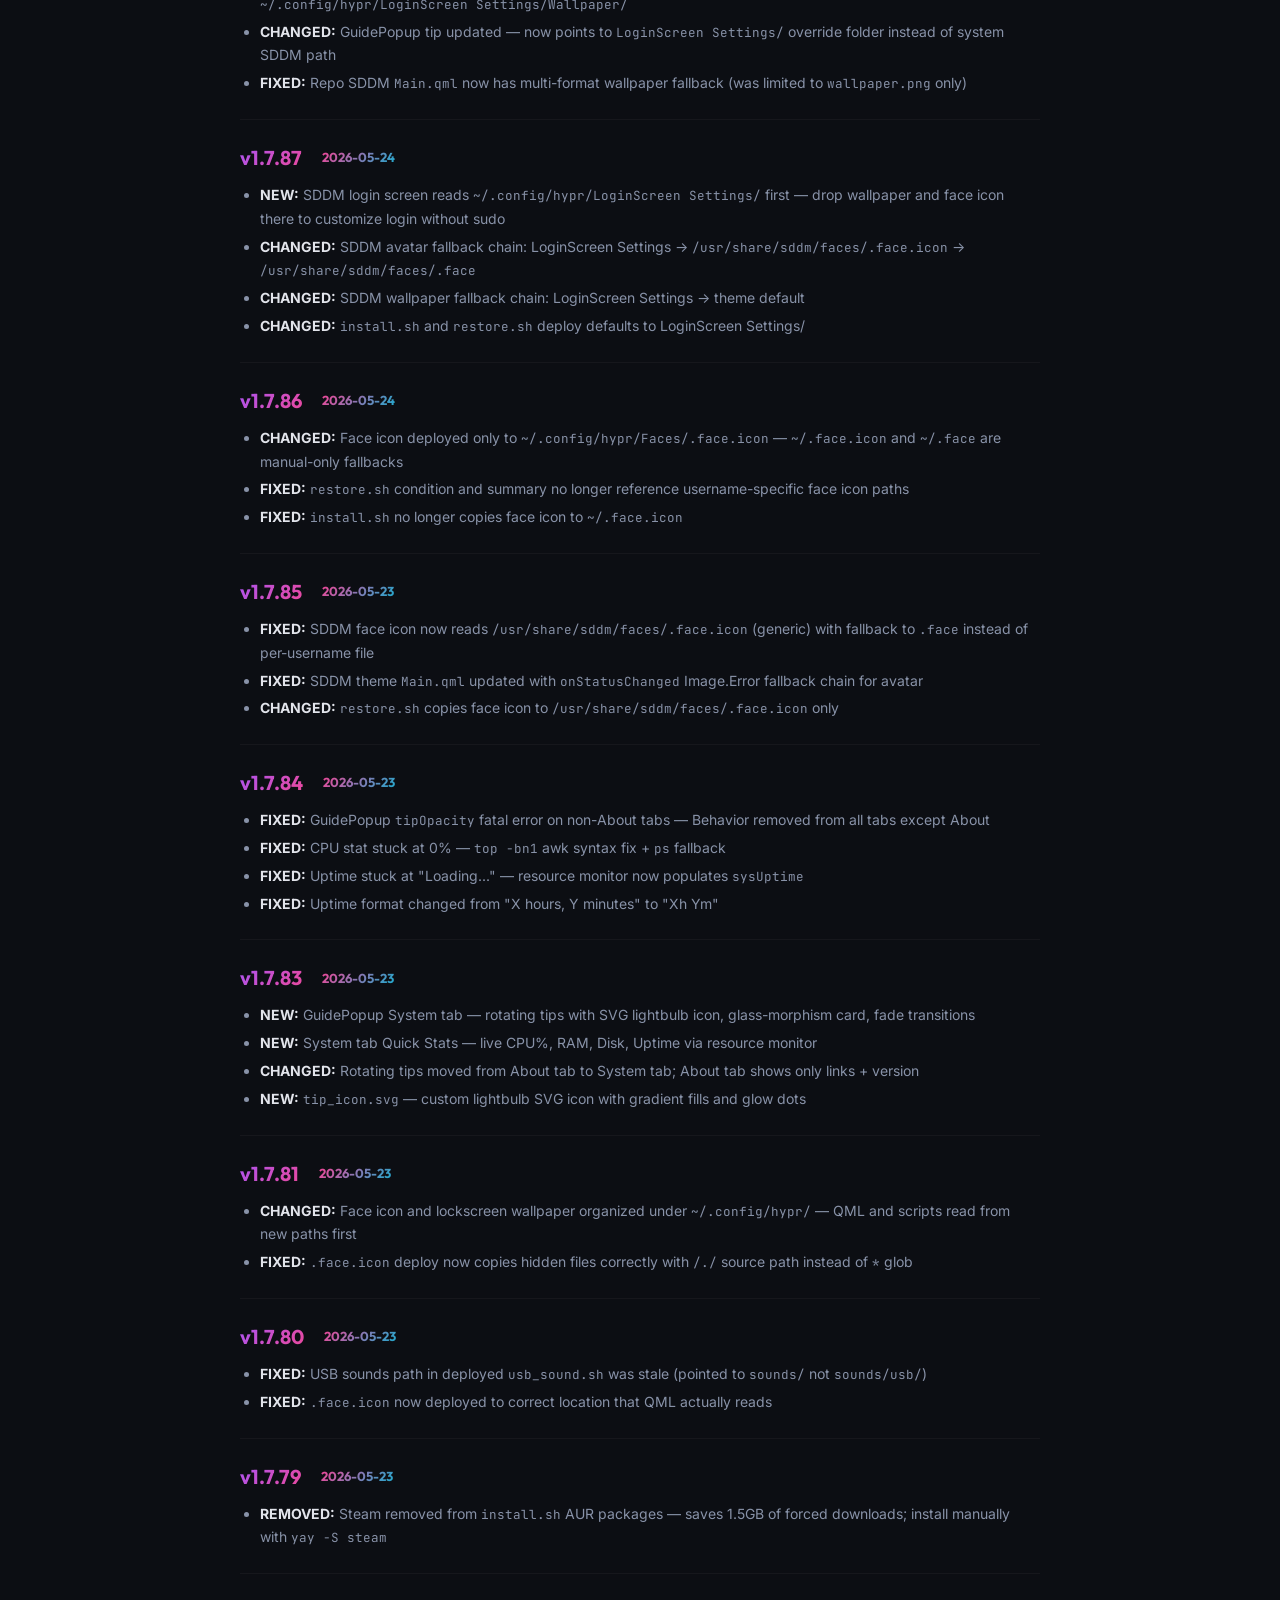
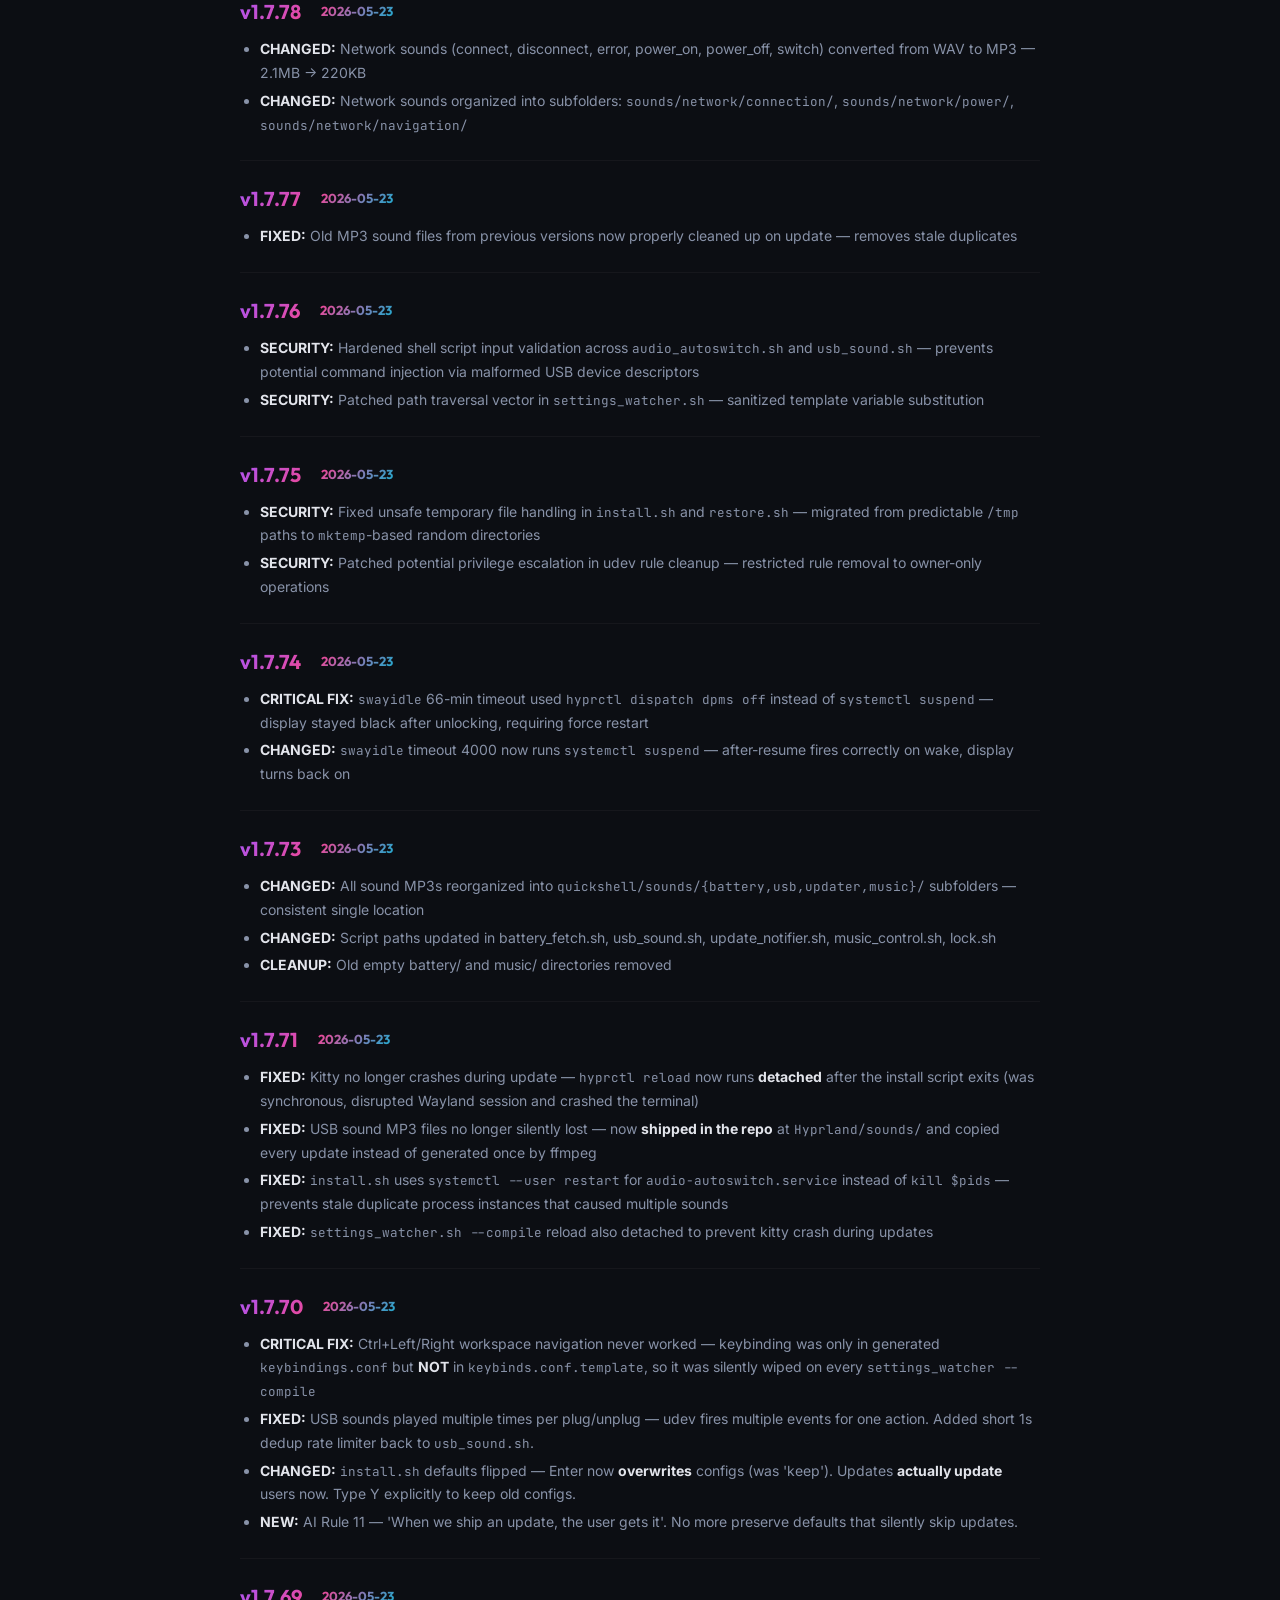
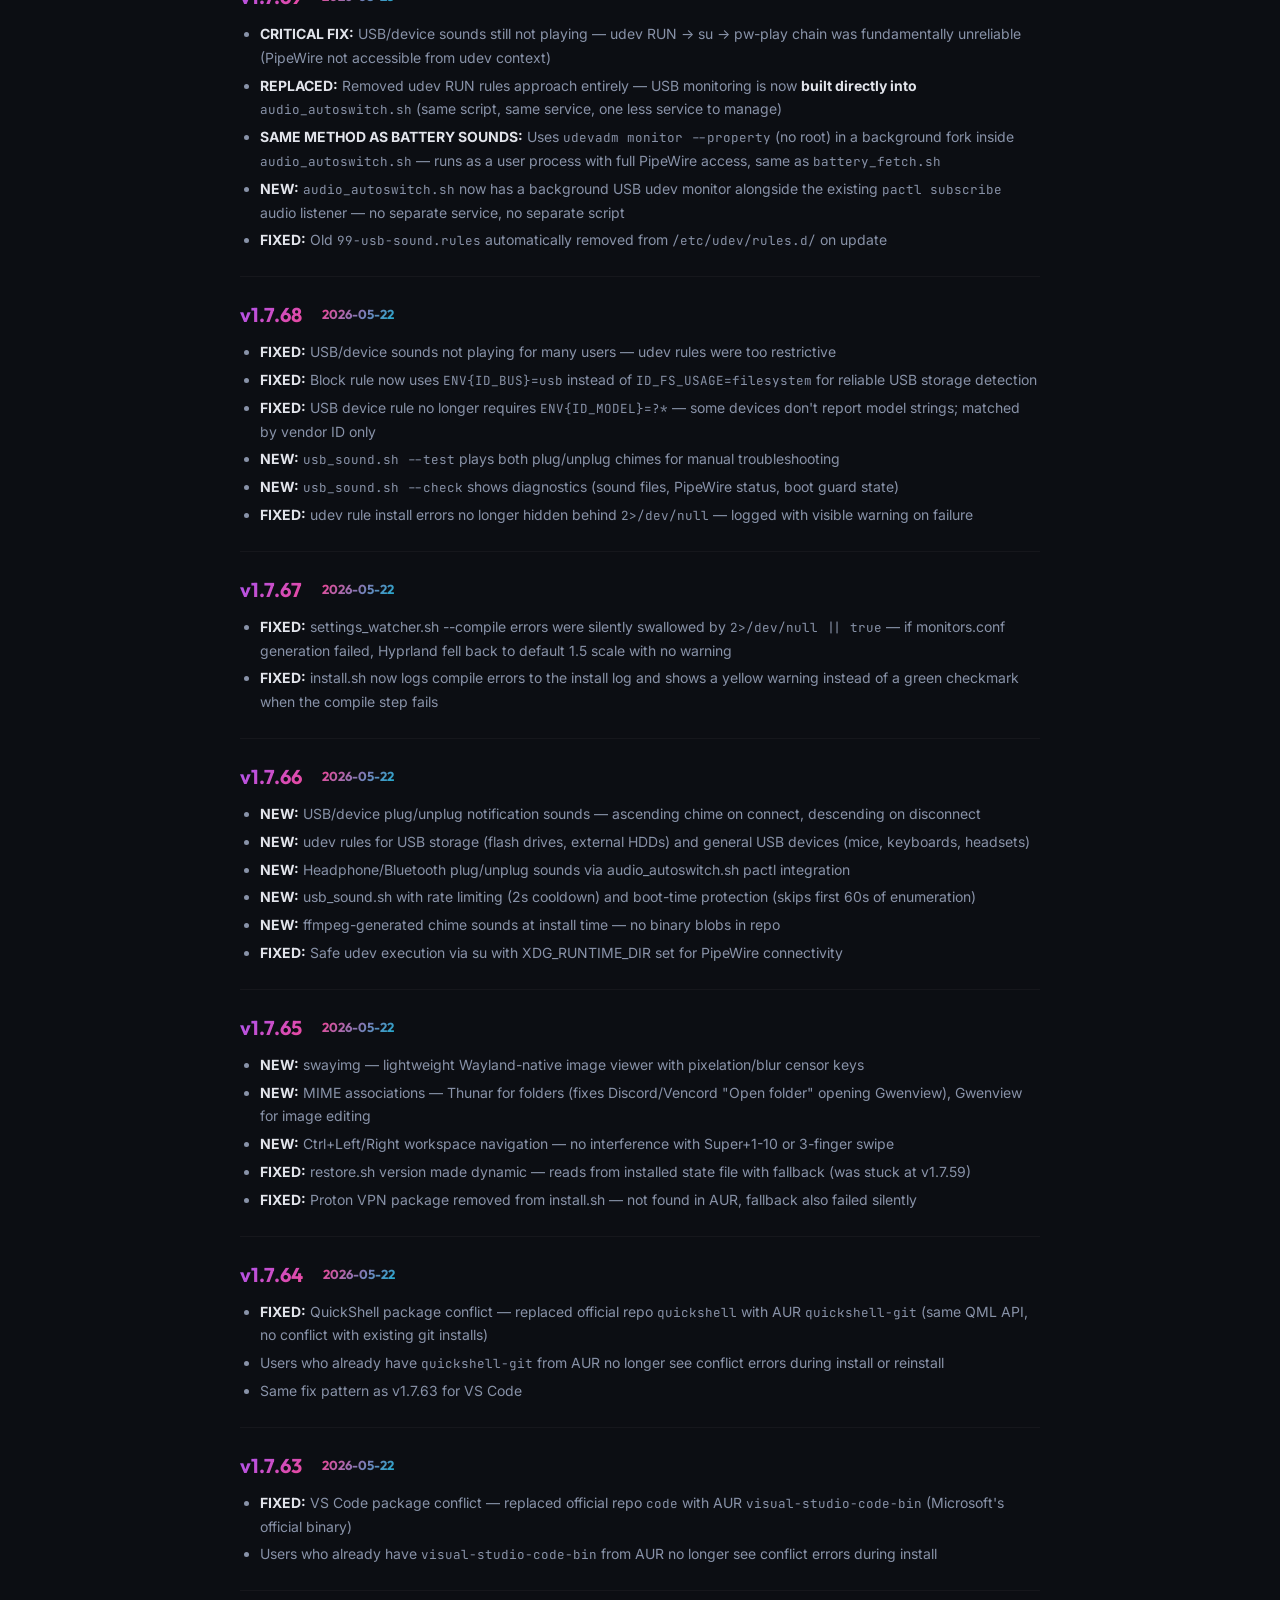
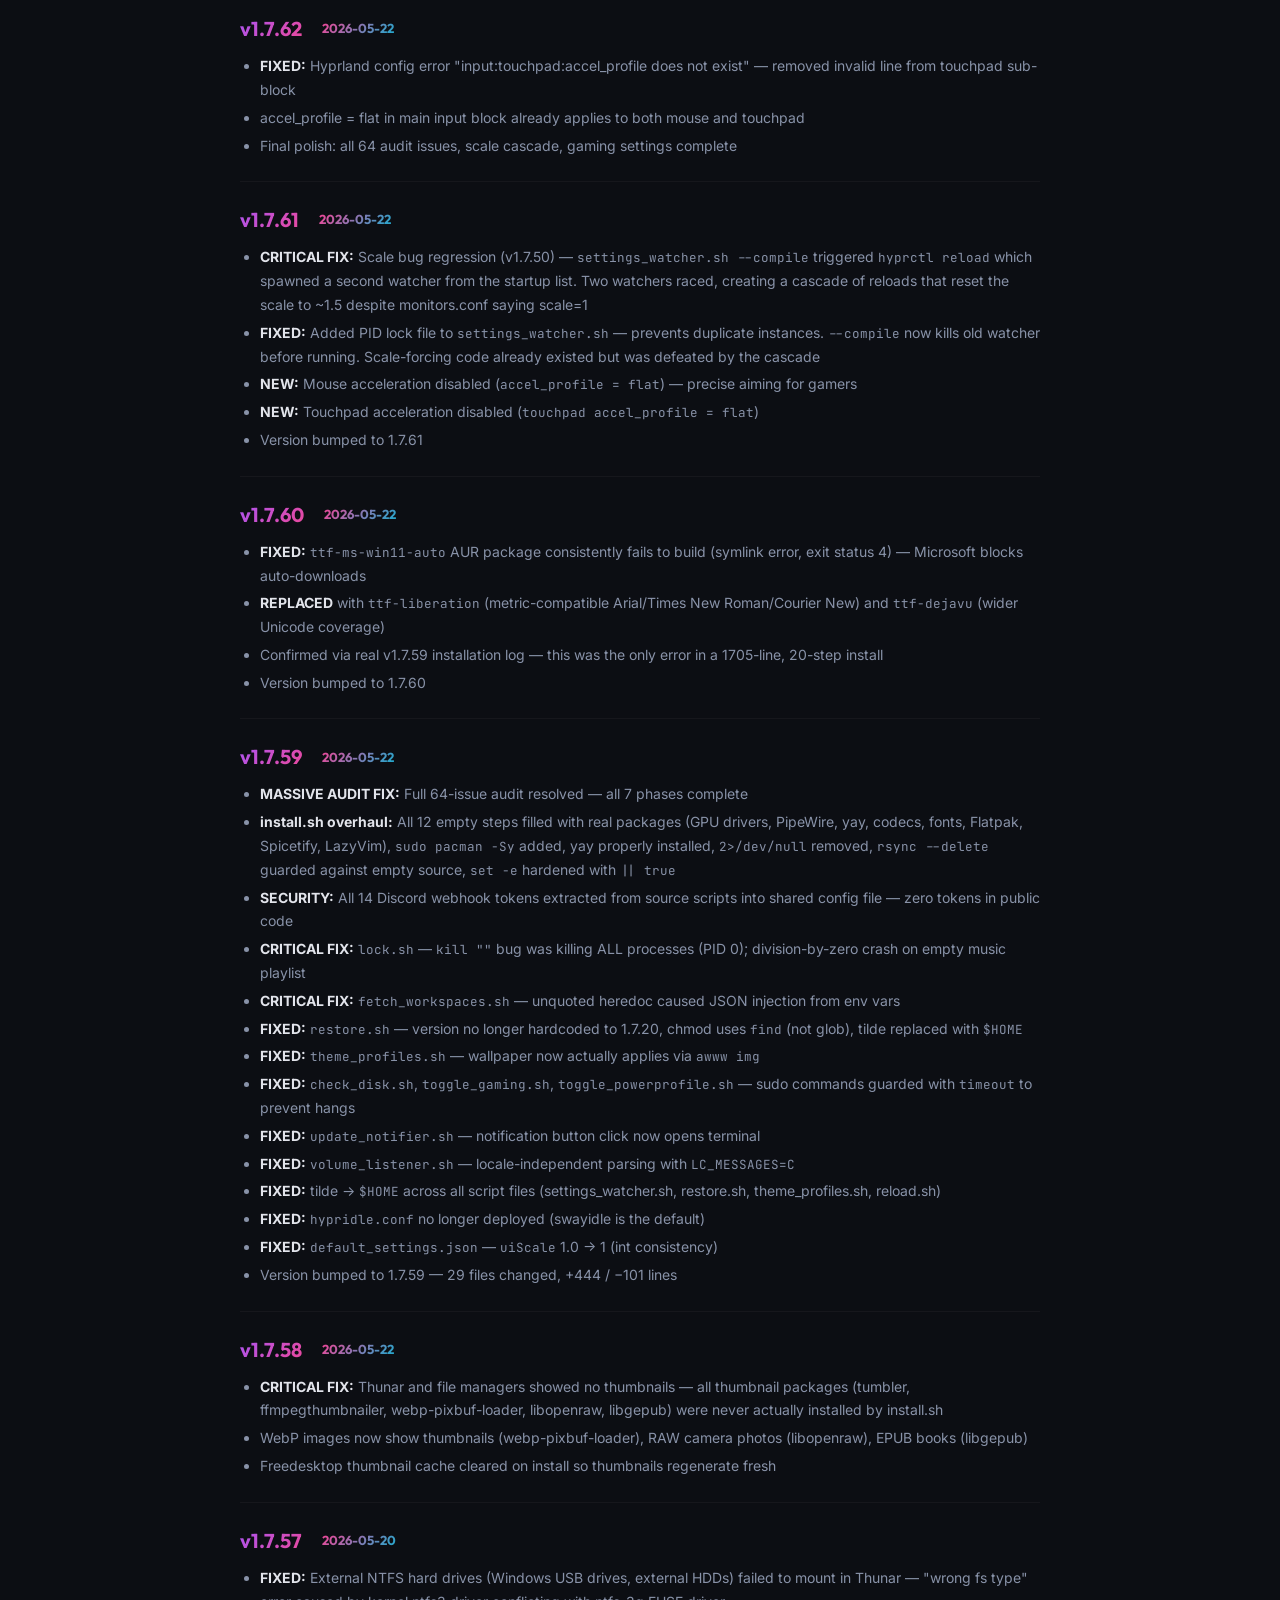
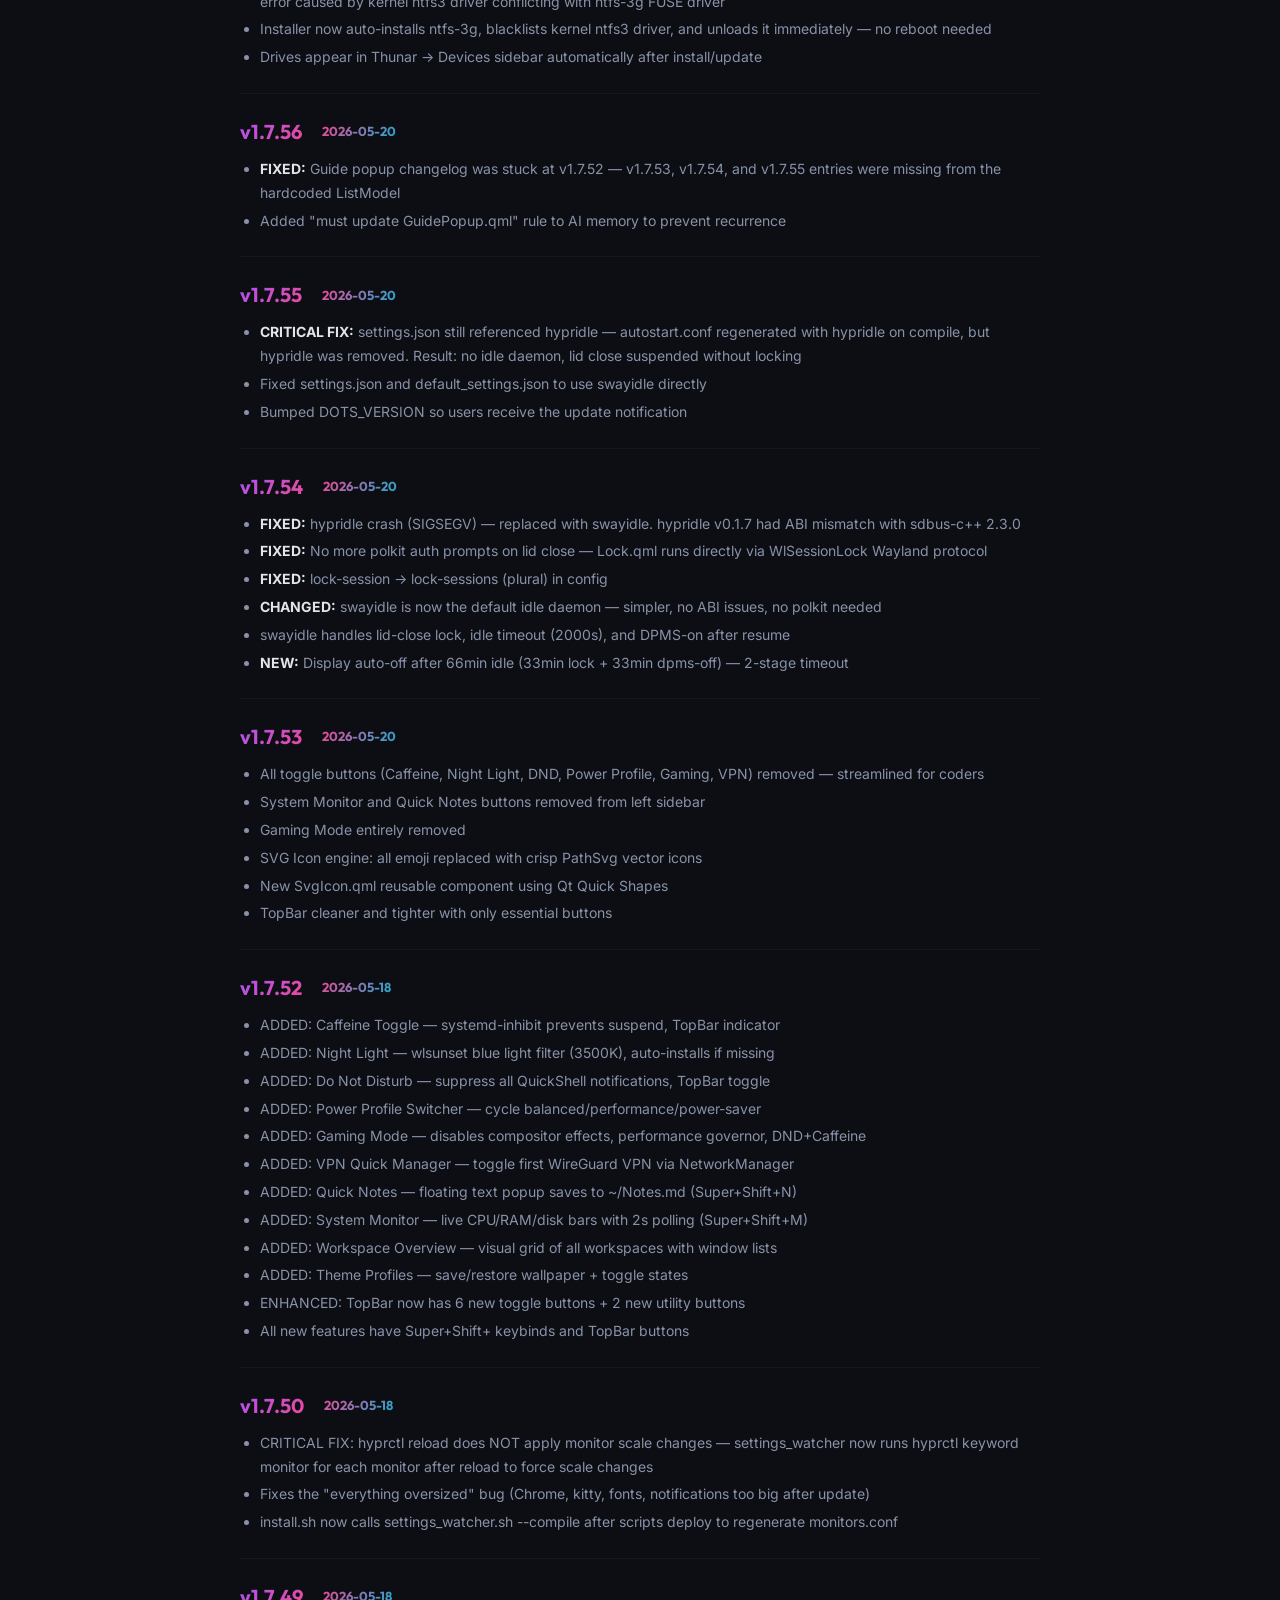
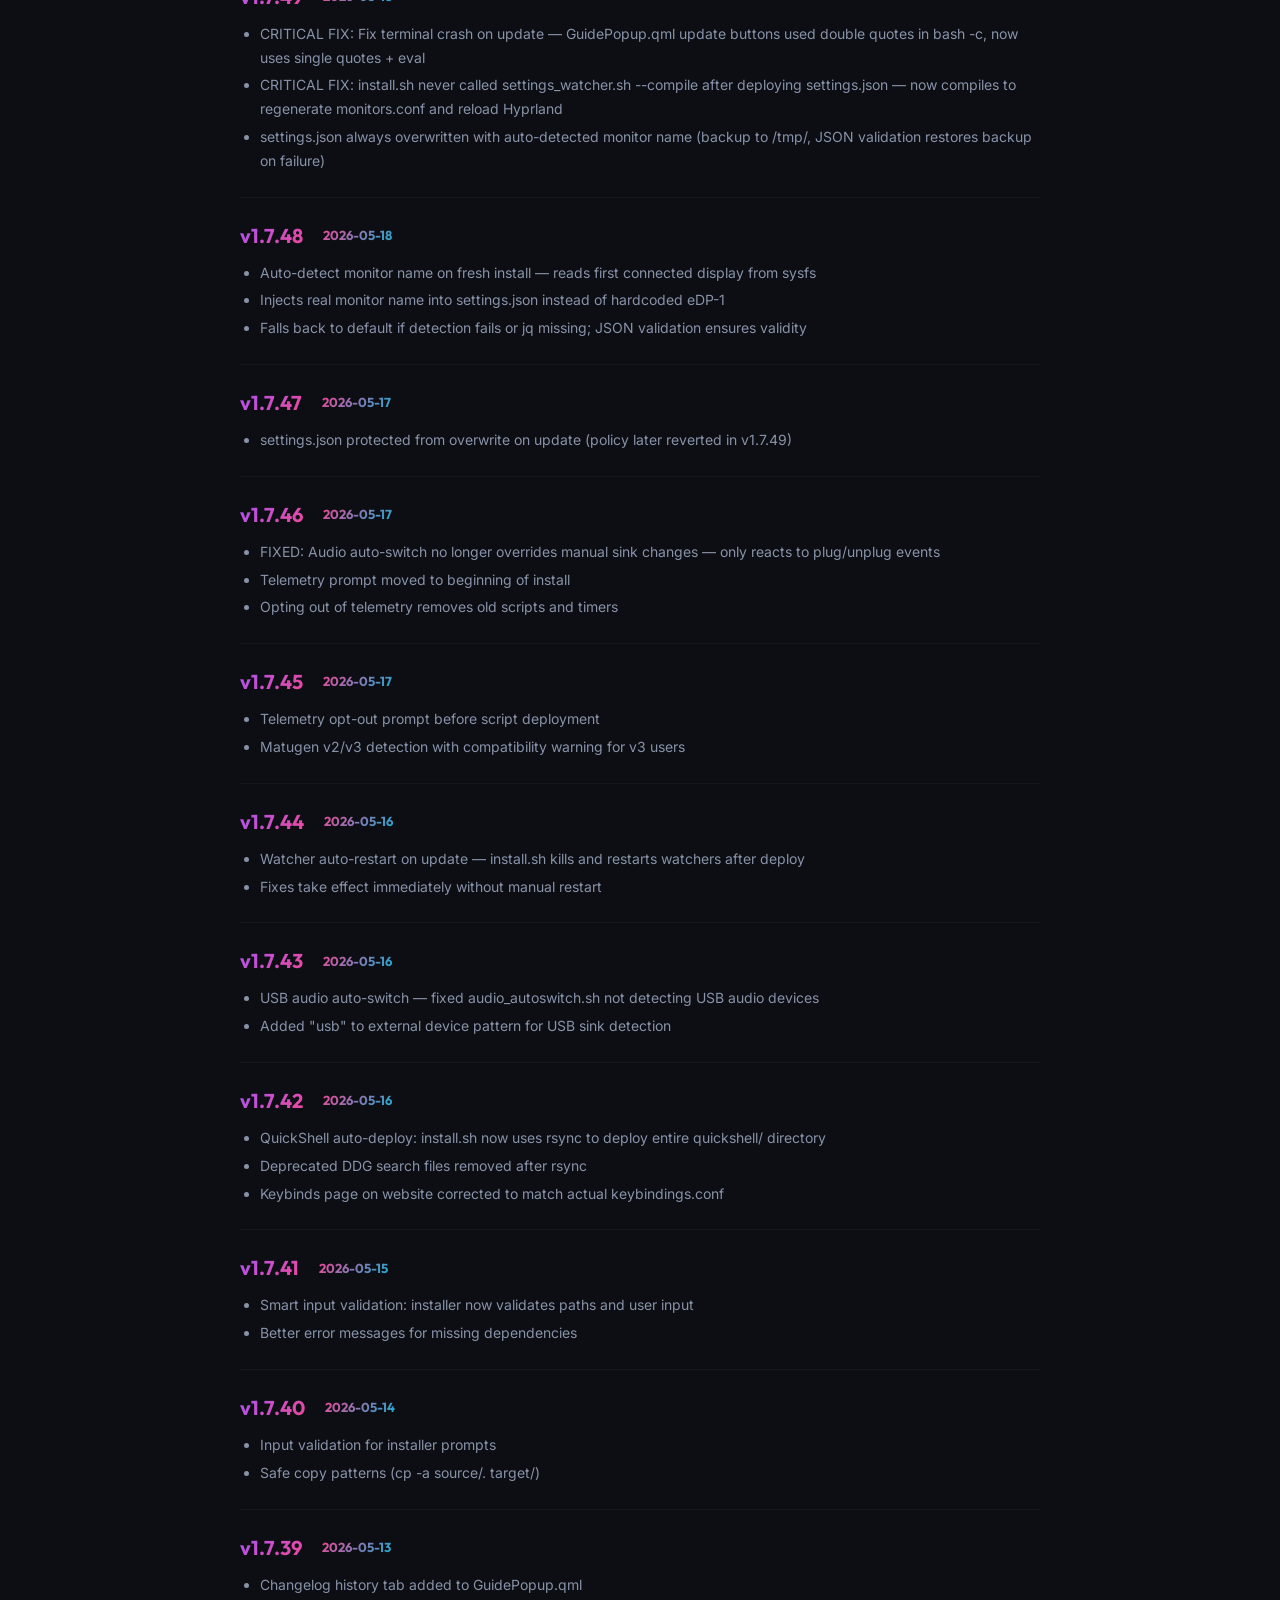
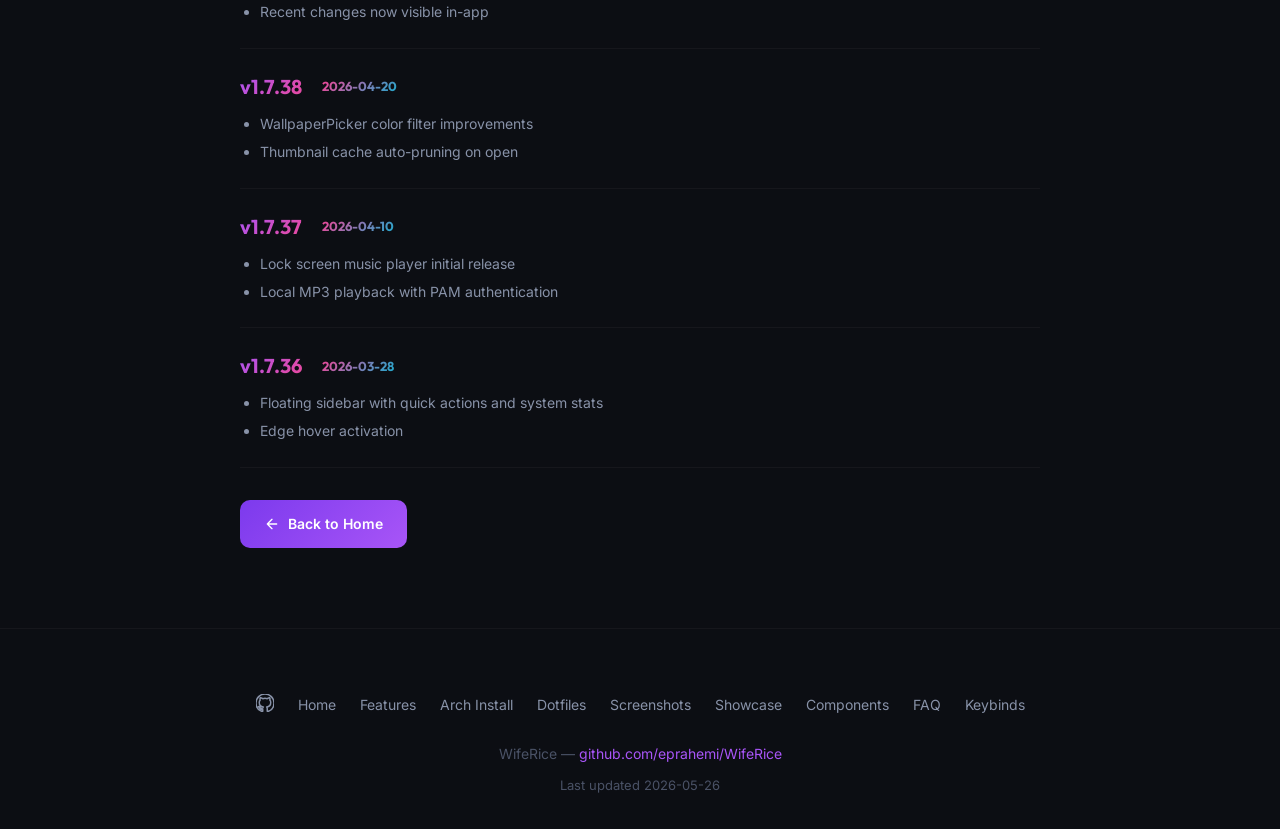
==== commit 00135630: "website: fix all SDDM misinformation — FAQ paths, changelog cleanup, v1.7.89-1.7.92 entries FAQ: - R" ====
--- a/changelog.html
+++ b/changelog.html
@@ -53,6 +53,42 @@
 <section>
   <div class="container narrow">
     <div class="changelog-item fade-in">
+      <div class="changelog-version">v1.7.92 <span class="changelog-date">2026-05-26</span></div>
+      <ul>
+        <li><strong>CHANGED:</strong> SDDM assets moved to <strong>system paths only</strong> — <code>~/.config/hypr/LoginScreen Settings/</code> directory has been <strong>removed entirely</strong>. SDDM runs as the <code>sddm</code> user and cannot traverse <code>700</code> home directories — this was the root cause of the blank login screen for many users. All SDDM files now live under <code>/usr/share/sddm/</code>. QML theme files always update on every install. Wallpaper/face icons respect <code>SDDM_OVERWRITE</code> prompt.</li>
+        <li><strong>FIXED:</strong> SDDM wallpaper FastBlur now works — <code>bgWallpaper</code> <code>visible</code> changed from <code>false</code> to <code>true</code> so the source image can be read by the blur effect.</li>
+        <li><strong>FIXED:</strong> SDDM avatar Image block had collapsed one-line QML — properly formatted now. <code>.face.icon</code> system path works correctly.</li>
+        <li><strong>NEW:</strong> <code>background.png</code> fallback deployed on every install/restore — even if users delete all <code>wallpaper.*</code> files, SDDM will never go blank. Multi-format fallback: <code>wallpaper.png</code> → <code>wallpaper.jpg</code> → <code>wallpaper.jpeg</code> → <code>wallpaper.webp</code> → <code>wallpaper.bmp</code> → <code>background.png</code>.</li>
+        <li><strong>CHANGED:</strong> <code>install.sh</code> and <code>restore.sh</code> — SDDM QML files now deploy on <strong>every update unconditionally</strong> (not gated by <code>KEEP_WALLPAPERS</code> or <code>SDDM_OVERWRITE</code>). Wallpaper and face icon deployment respects <code>SDDM_OVERWRITE</code>. LoginScreen Settings references removed from installer, restorer, and GuidePopup tips (changelog entries kept as historical record).</li>
+        <li><strong>FIXED:</strong> Website FAQ SDDM section corrected — now documents system paths (<code>/usr/share/sddm/themes/matugen-minimal/</code>, <code>/usr/share/sddm/faces/</code>) and explains why home-directory paths don't work with SDDM's <code>sddm</code> user permissions.</li>
+      </ul>
+    </div>
+    <div class="changelog-item fade-in">
+      <div class="changelog-version">v1.7.91 <span class="changelog-date">2026-05-25</span></div>
+      <ul>
+        <li><strong>FIXED:</strong> SDDM wallpaper and avatar paths changed from <code>file:///</code> URLs to absolute paths — <code>file:///</code> URLs with spaces or percent-encoding can fail on some Qt/SDDM versions. Plain absolute paths work universally.</li>
+      </ul>
+    </div>
+    <div class="changelog-item fade-in">
+      <div class="changelog-version">v1.7.90 <span class="changelog-date">2026-05-25</span></div>
+      <ul>
+        <li><strong>FIXED:</strong> User override directories (<code>~/.config/hypr/Faces/</code>, <code>LoginScreen Settings/</code>, <code>Lockscreen Wallpaper/</code>) — install.sh and restore.sh now NEVER overwrite existing user files.</li>
+        <li><strong>FIXED:</strong> System SDDM directories (<code>/usr/share/sddm/faces/</code>, <code>/usr/share/sddm/themes/matugen-minimal/</code>) — now always overwritten with latest defaults on every update.</li>
+        <li><strong>FIXED:</strong> Face icon now deployed to <code>/usr/share/sddm/faces/</code> (was missing — SDDM avatar would fail when LoginScreen Settings was empty).</li>
+        <li><strong>FIXED:</strong> restore.sh SDDM theme deploy no longer skips if directory already exists — always updates to latest.</li>
+      </ul>
+    </div>
+    <div class="changelog-item fade-in">
+      <div class="changelog-version">v1.7.89 <span class="changelog-date">2026-05-25</span></div>
+      <ul>
+        <li><strong>FIXED:</strong> GuidePopup face icon cache now re-validates resolved path — if cached file no longer exists, rescans all face icon locations.</li>
+        <li><strong>FIXED:</strong> SDDM avatar <code>.face</code> fallback was blocked by incorrect <code>else if</code> condition — now uses <code>indexOf('.face.icon')</code> so fallthrough works correctly.</li>
+        <li><strong>FIXED:</strong> SDDM wallpaper relative path in theme.conf — replaced with fully-qualified path to theme directory for consistent resolution.</li>
+        <li><strong>FIXED:</strong> install.sh and restore.sh now self-deploy during updates (they live outside <code>Hyprland/scripts/</code> and were missed by rsync).</li>
+        <li><strong>FIXED:</strong> Deployed restore.sh now uses generic <code>.face.icon</code> instead of per-username <code>${CURRENT_USER}.face.icon</code>.</li>
+      </ul>
+    </div>
+    <div class="changelog-item fade-in">
       <div class="changelog-version">v1.7.82 <span class="changelog-date">2026-05-24</span></div>
       <ul>
         <li><strong>FIXED:</strong> All <code>~/.Wallpapers/</code> references removed — no fallback, no migration code left behind</li>
@@ -170,13 +206,7 @@
         <li><strong>NEW:</strong> <code>tip_icon.svg</code> — custom lightbulb SVG icon with gradient fills and glow dots</li>
       </ul>
     </div>
-    <div class="changelog-item fade-in">
-      <div class="changelog-version">v1.7.82 <span class="changelog-date">2026-05-23</span></div>
-      <ul>
-        <li><strong>FIXED:</strong> All <code>~/.Wallpapers/</code> references removed — no fallback, no migration code left behind</li>
-        <li><strong>CHANGED:</strong> Face icon and lockscreen wallpaper paths consolidated under <code>~/.config/hypr/Faces/</code> and <code>~/.config/hypr/Lockscreen Wallpaper/</code></li>
-      </ul>
-    </div>
+
     <div class="changelog-item fade-in">
       <div class="changelog-version">v1.7.81 <span class="changelog-date">2026-05-23</span></div>
       <ul>
@@ -565,7 +595,7 @@
     <a href="keybinds.html">Keybinds</a>
   </div>
   <p>WifeRice — <a href="https://github.com/eprahemi/WifeRice" target="_blank">github.com/eprahemi/WifeRice</a></p>
-  <p style="margin-top:8px;font-size:13px;color:var(--text3);">Last updated <span id="last-updated">2026-05-24</span></p>
+  <p style="margin-top:8px;font-size:13px;color:var(--text3);">Last updated <span id="last-updated">2026-05-26</span></p>
 </footer>
 
 <script>
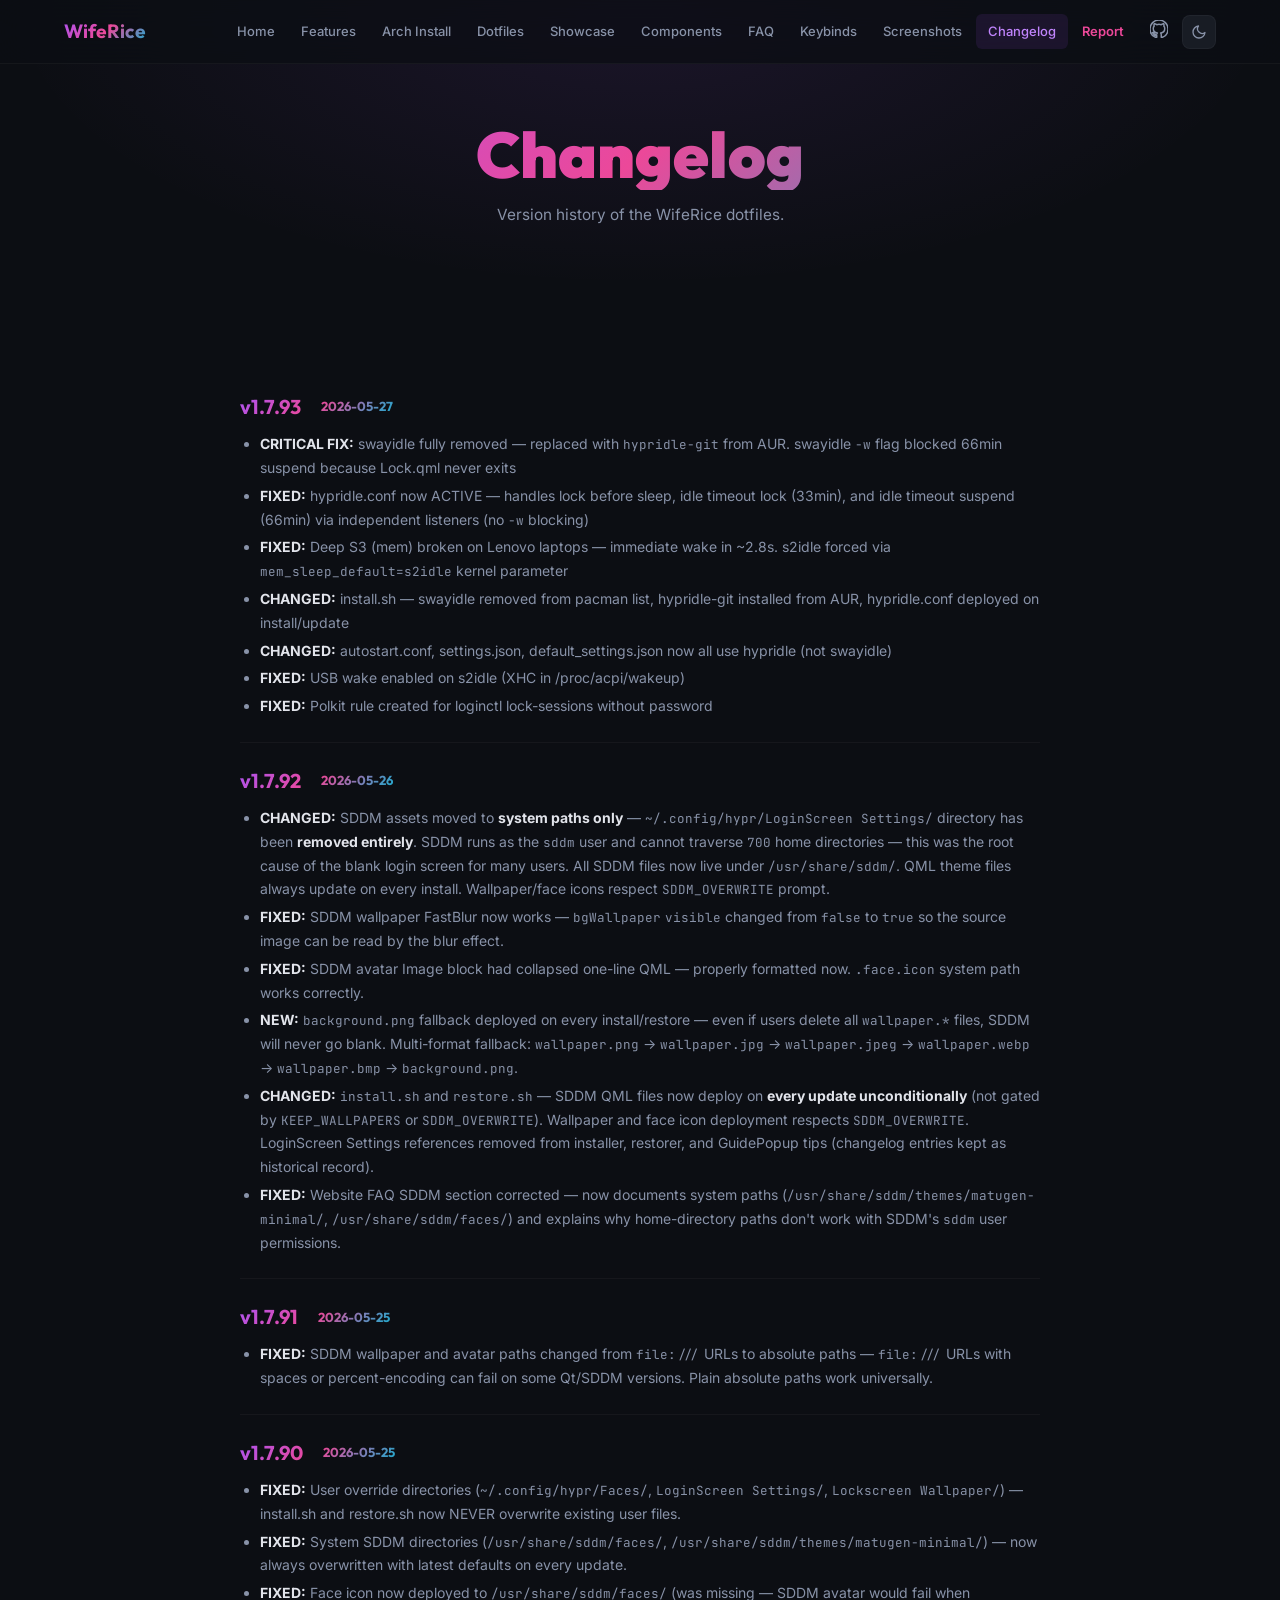
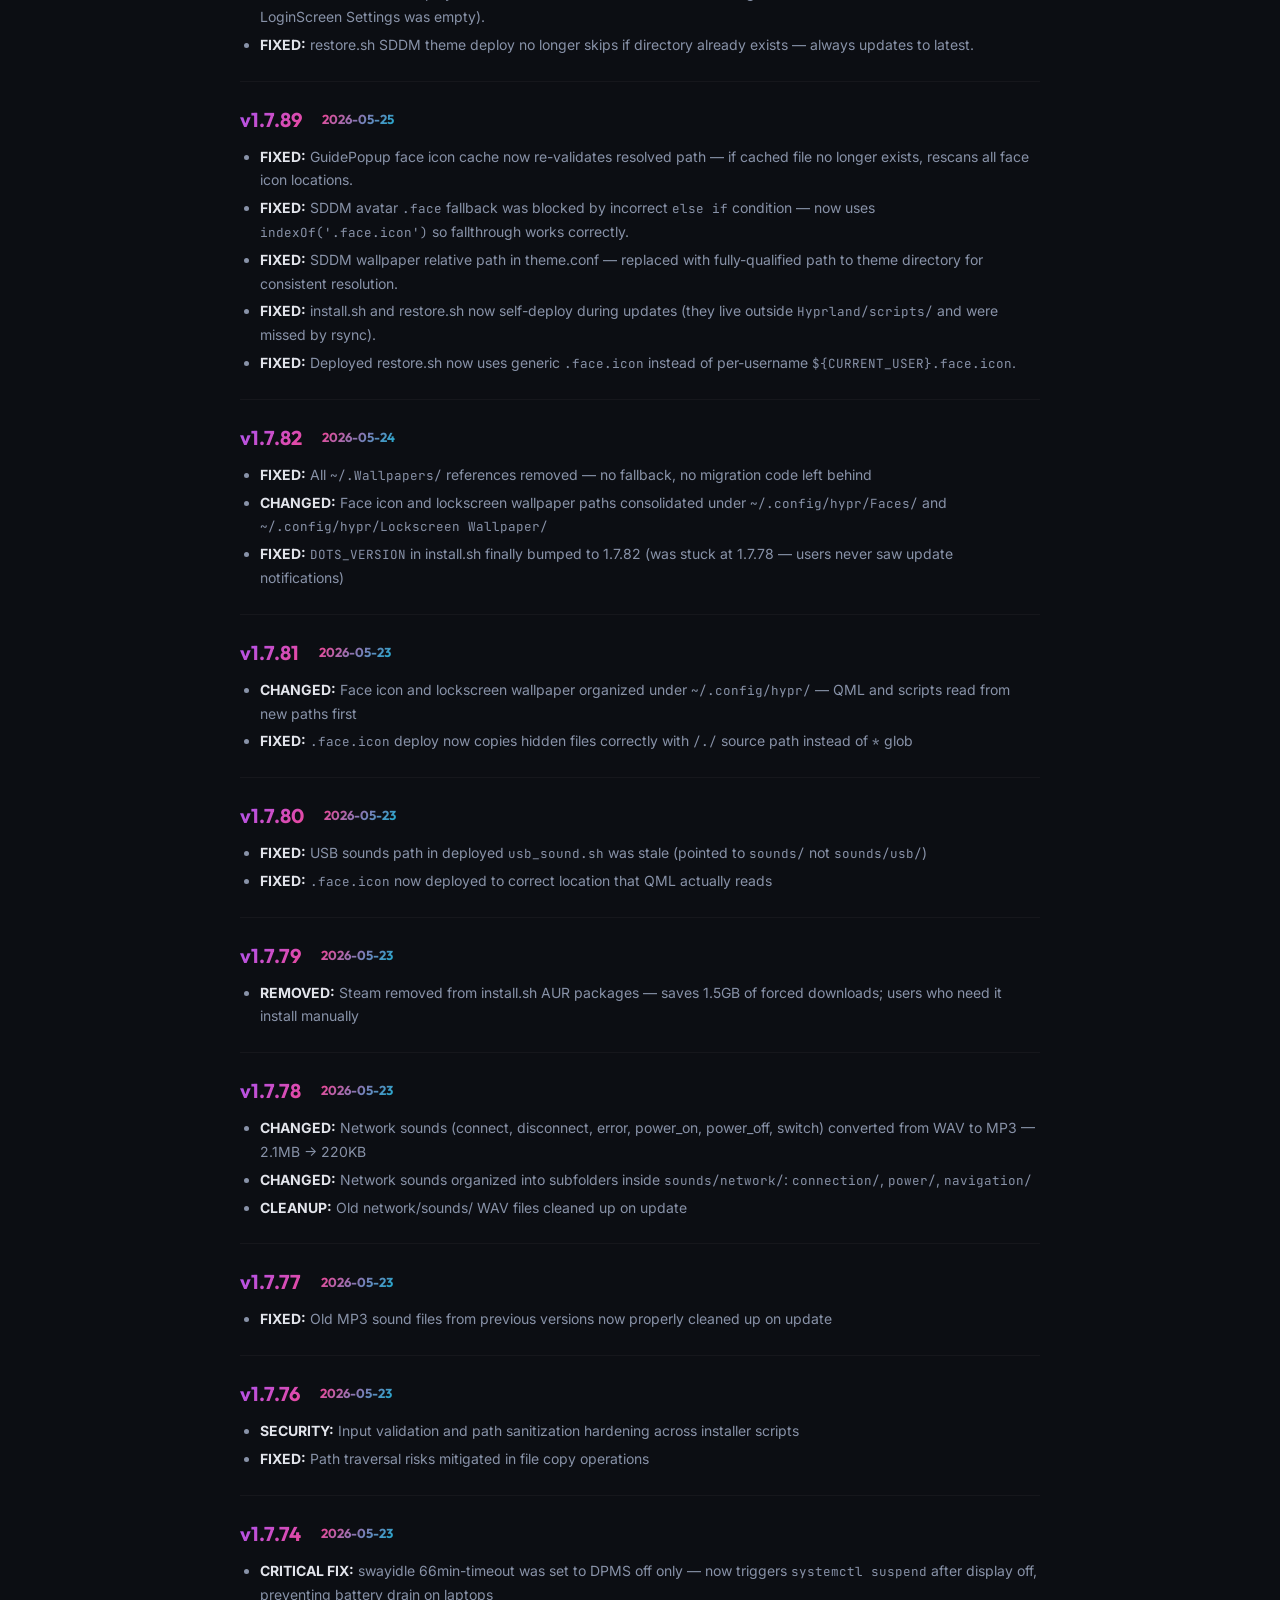
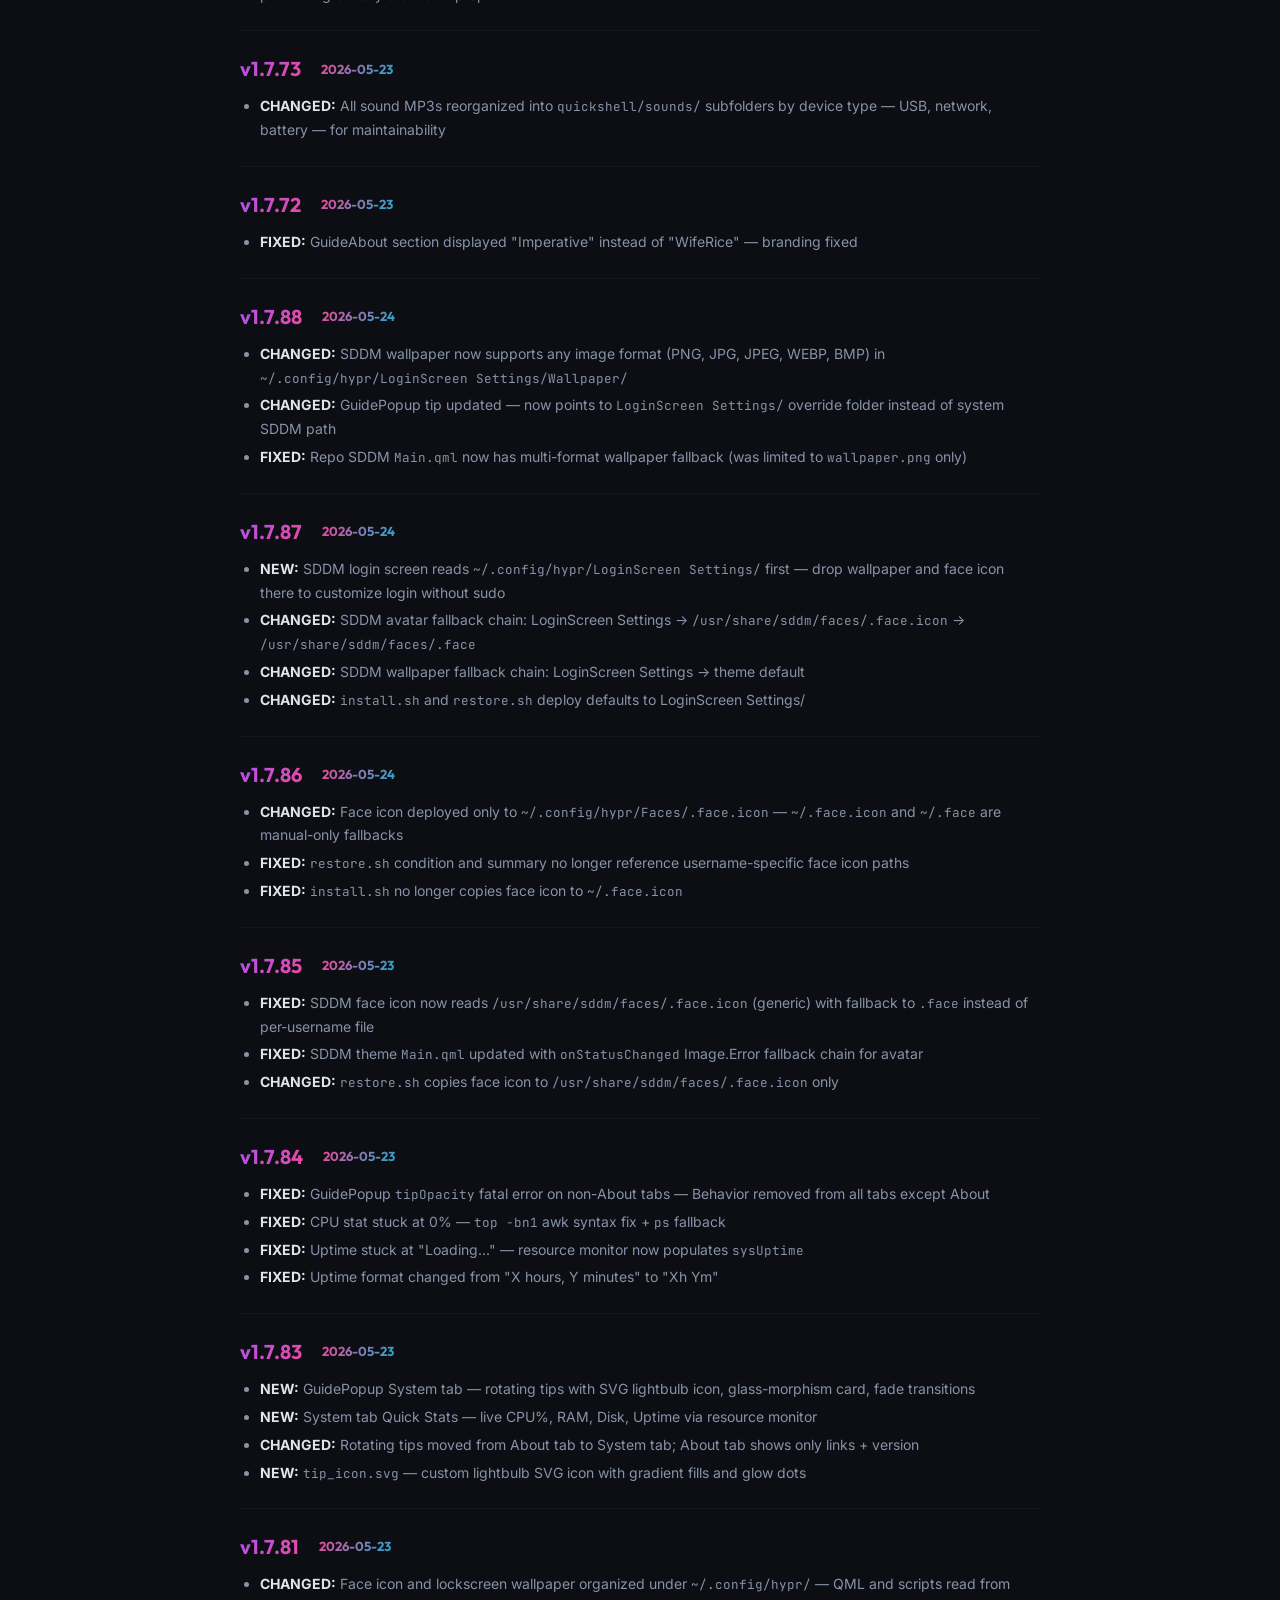
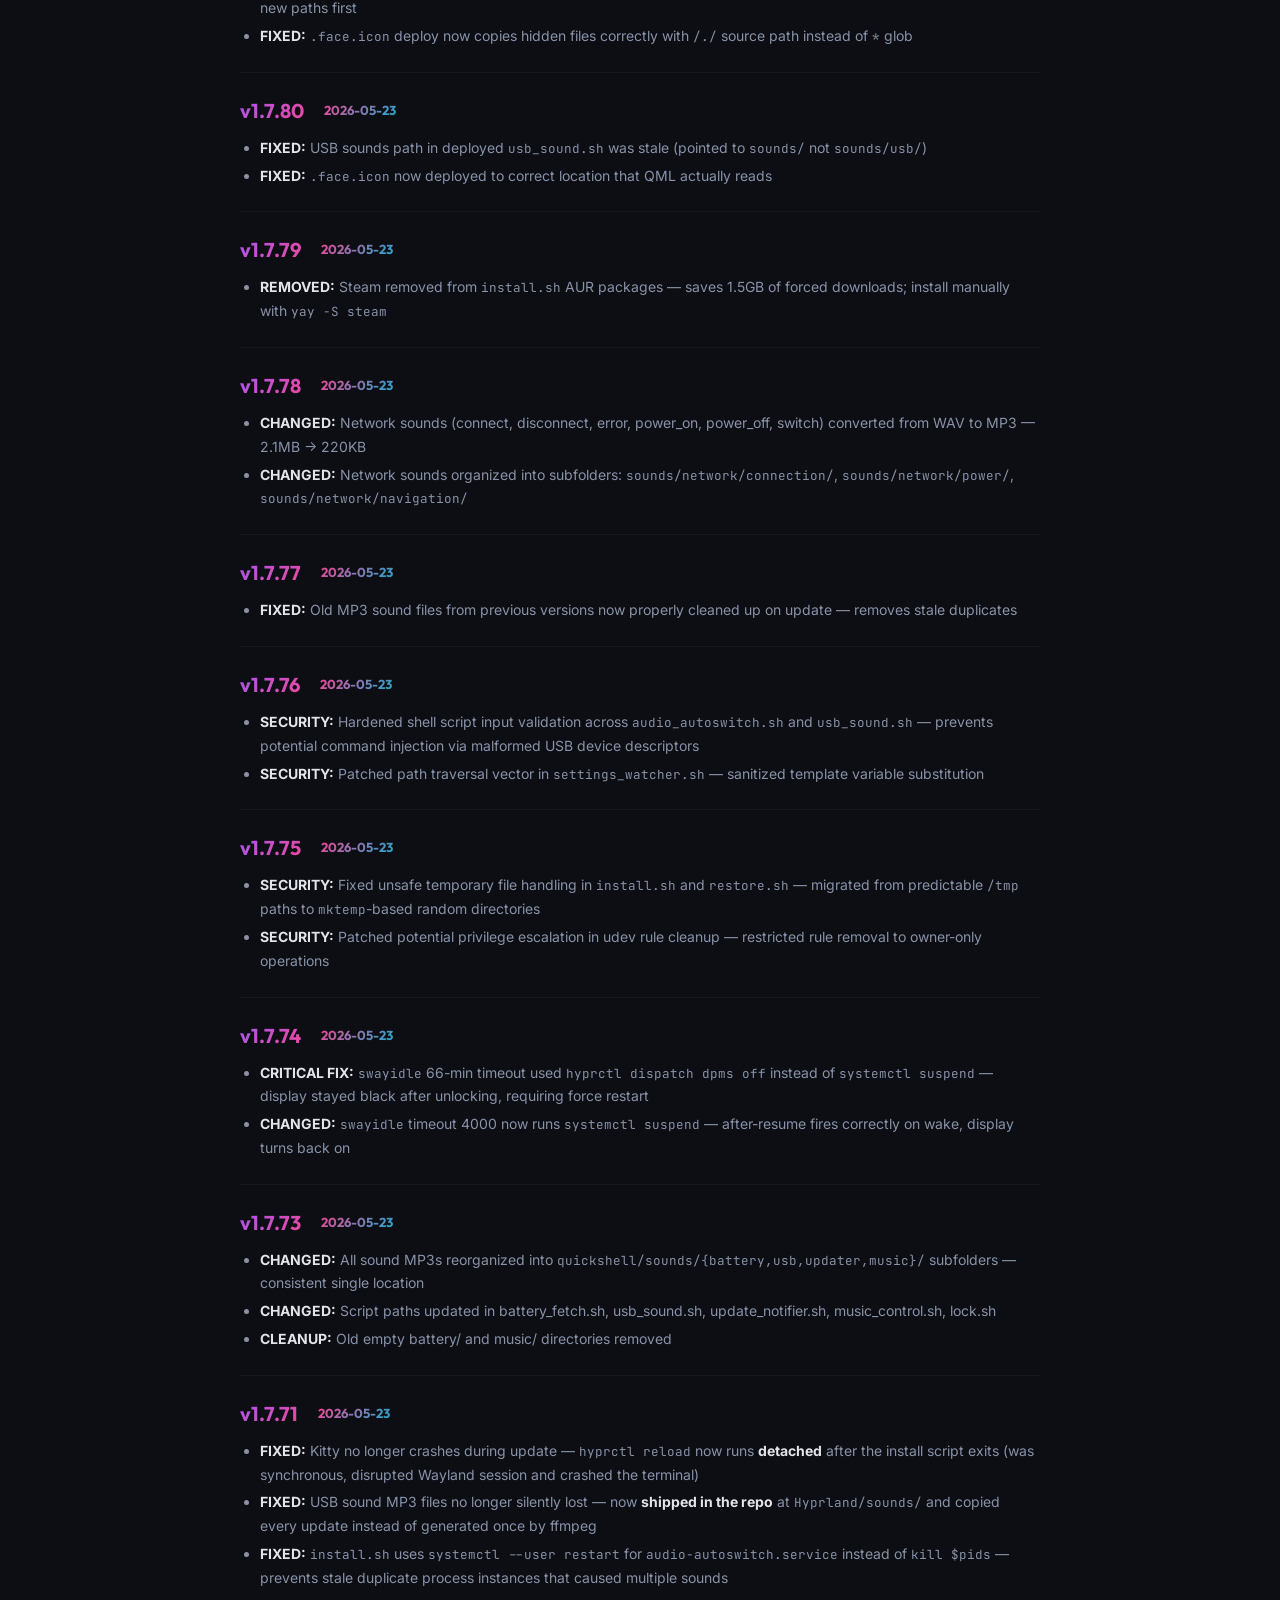
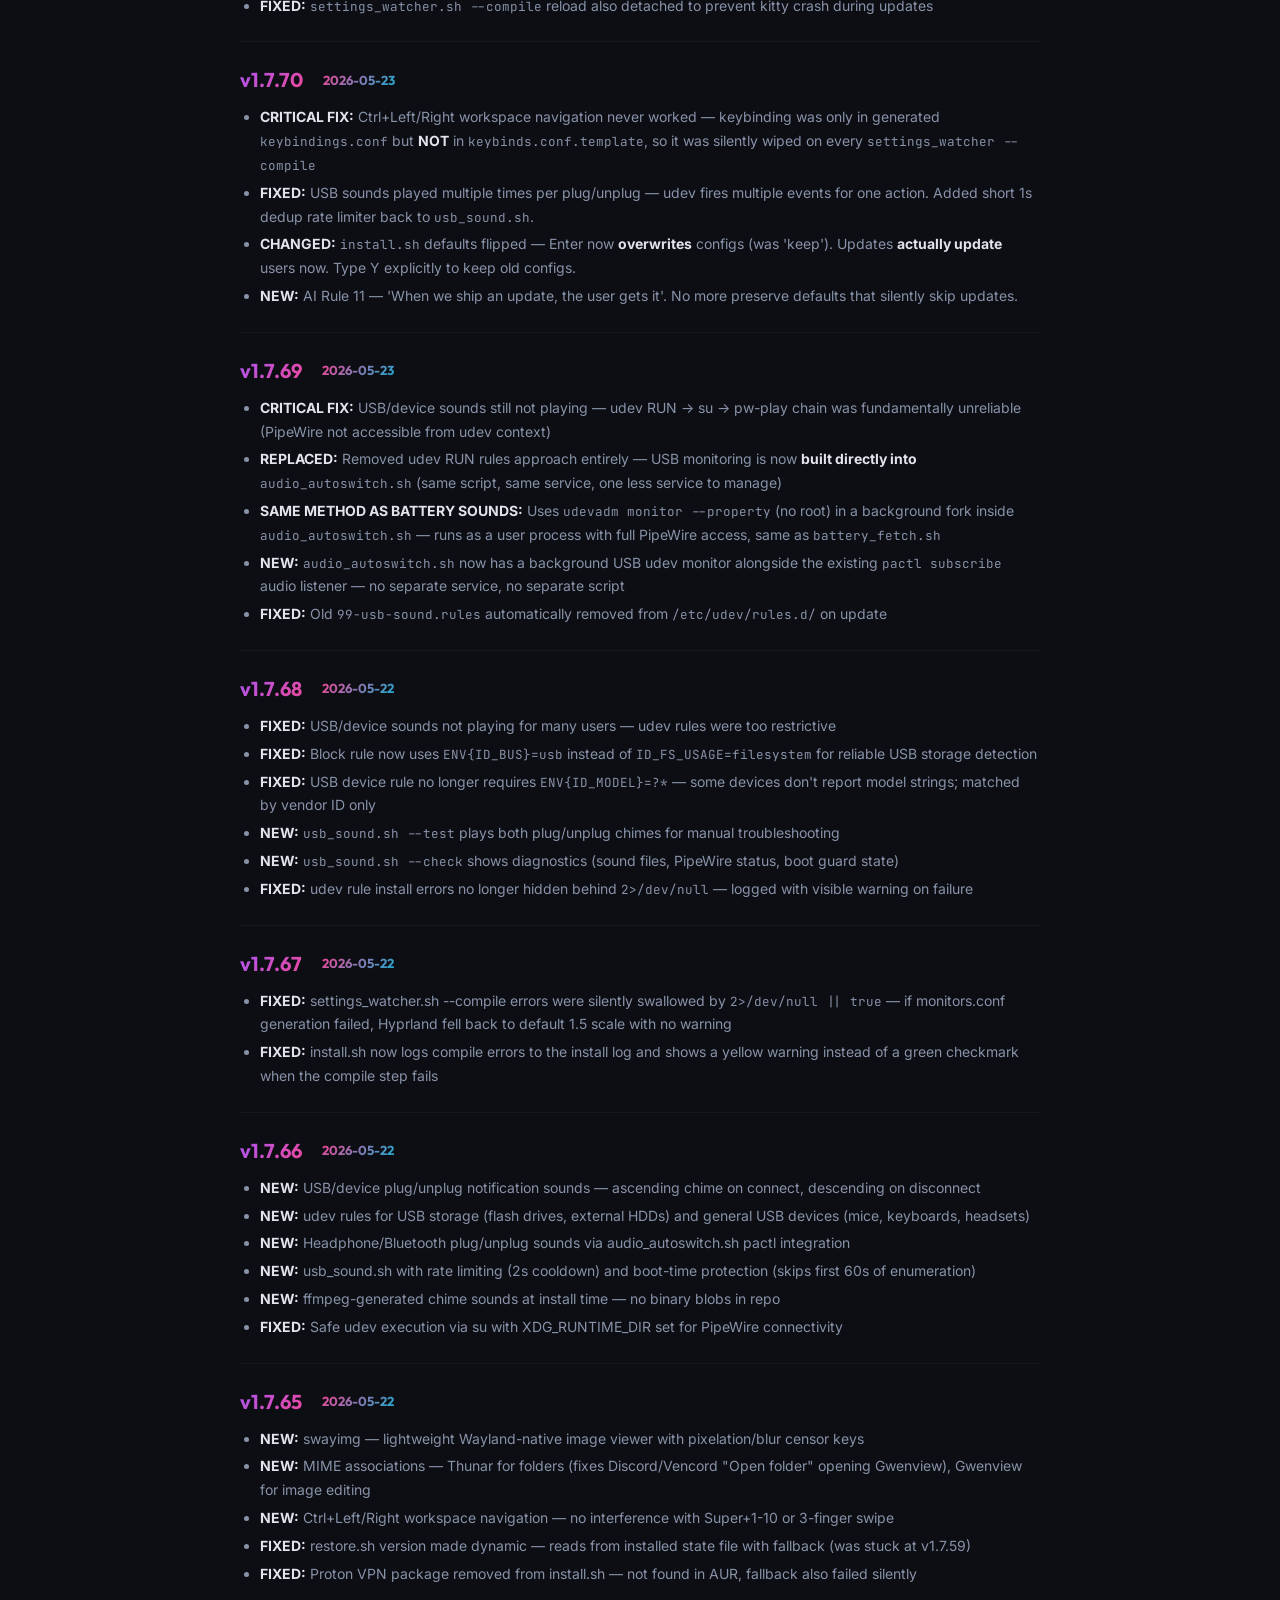
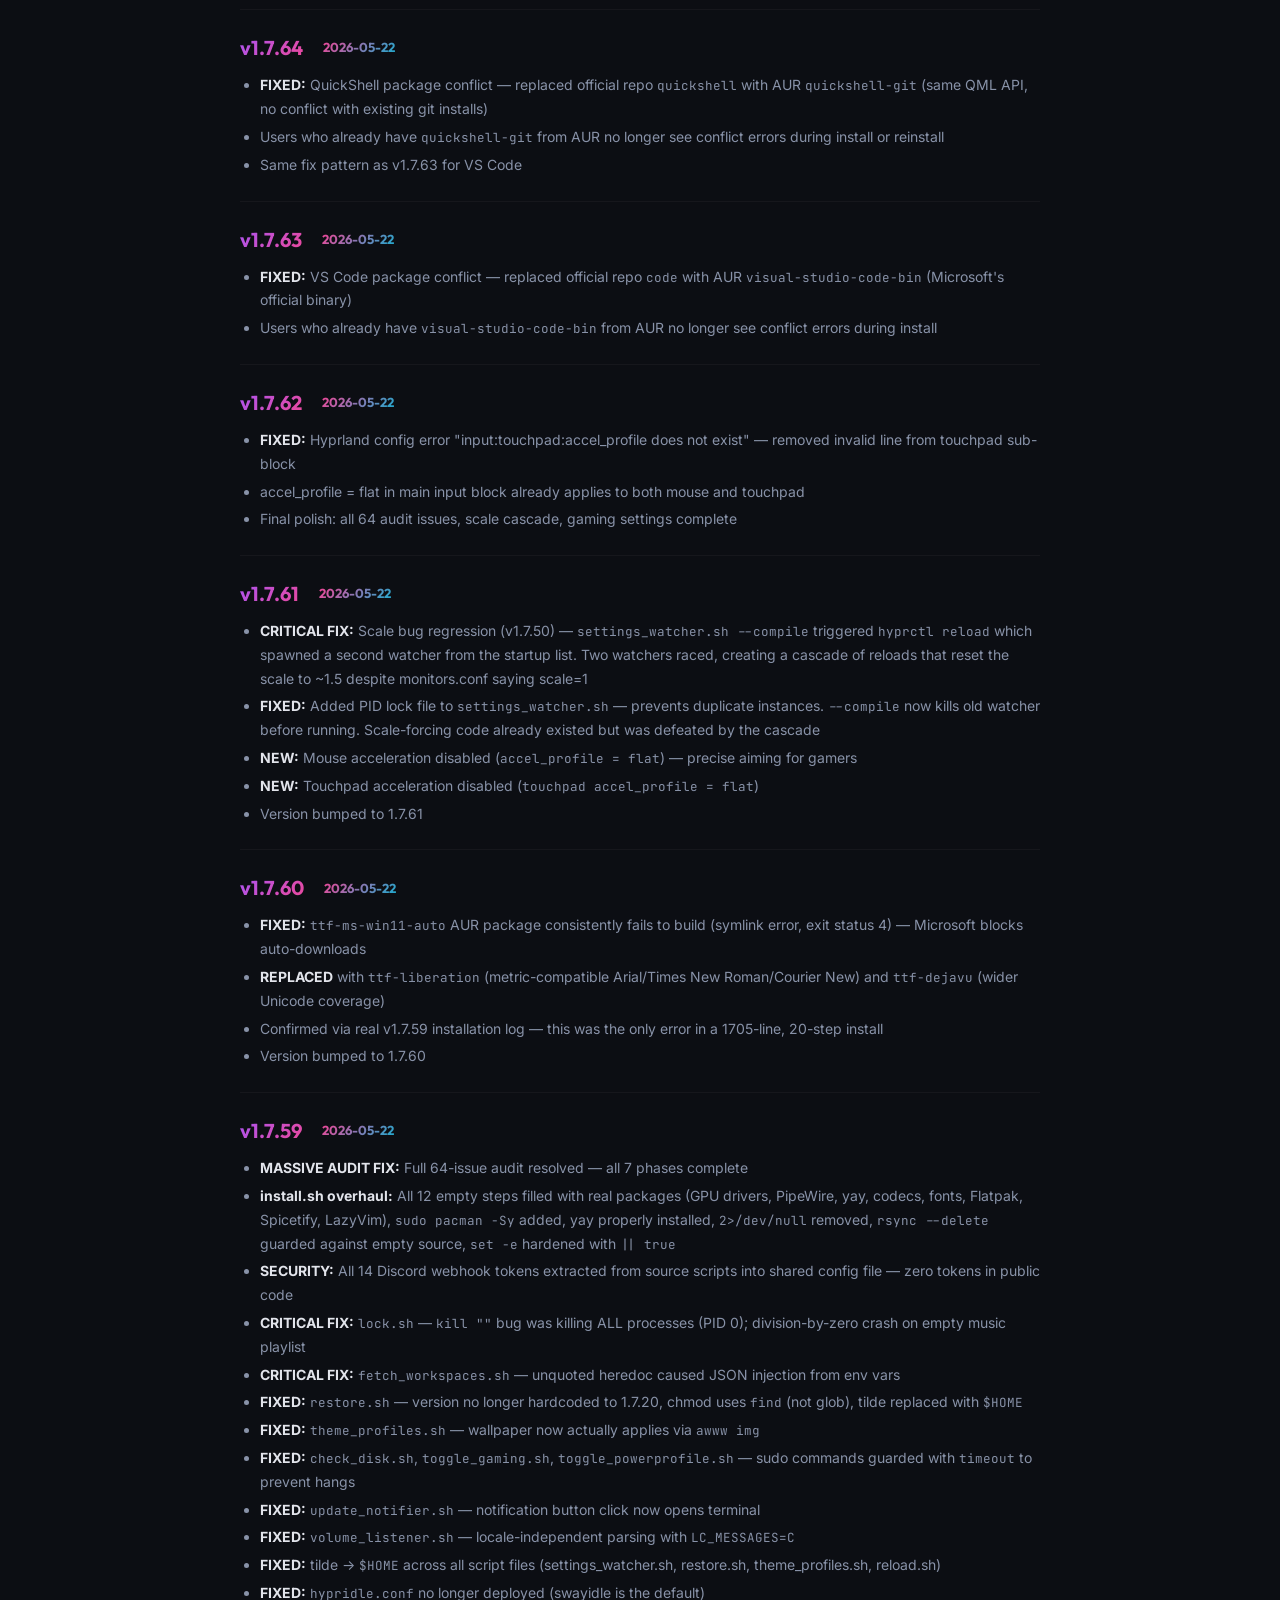
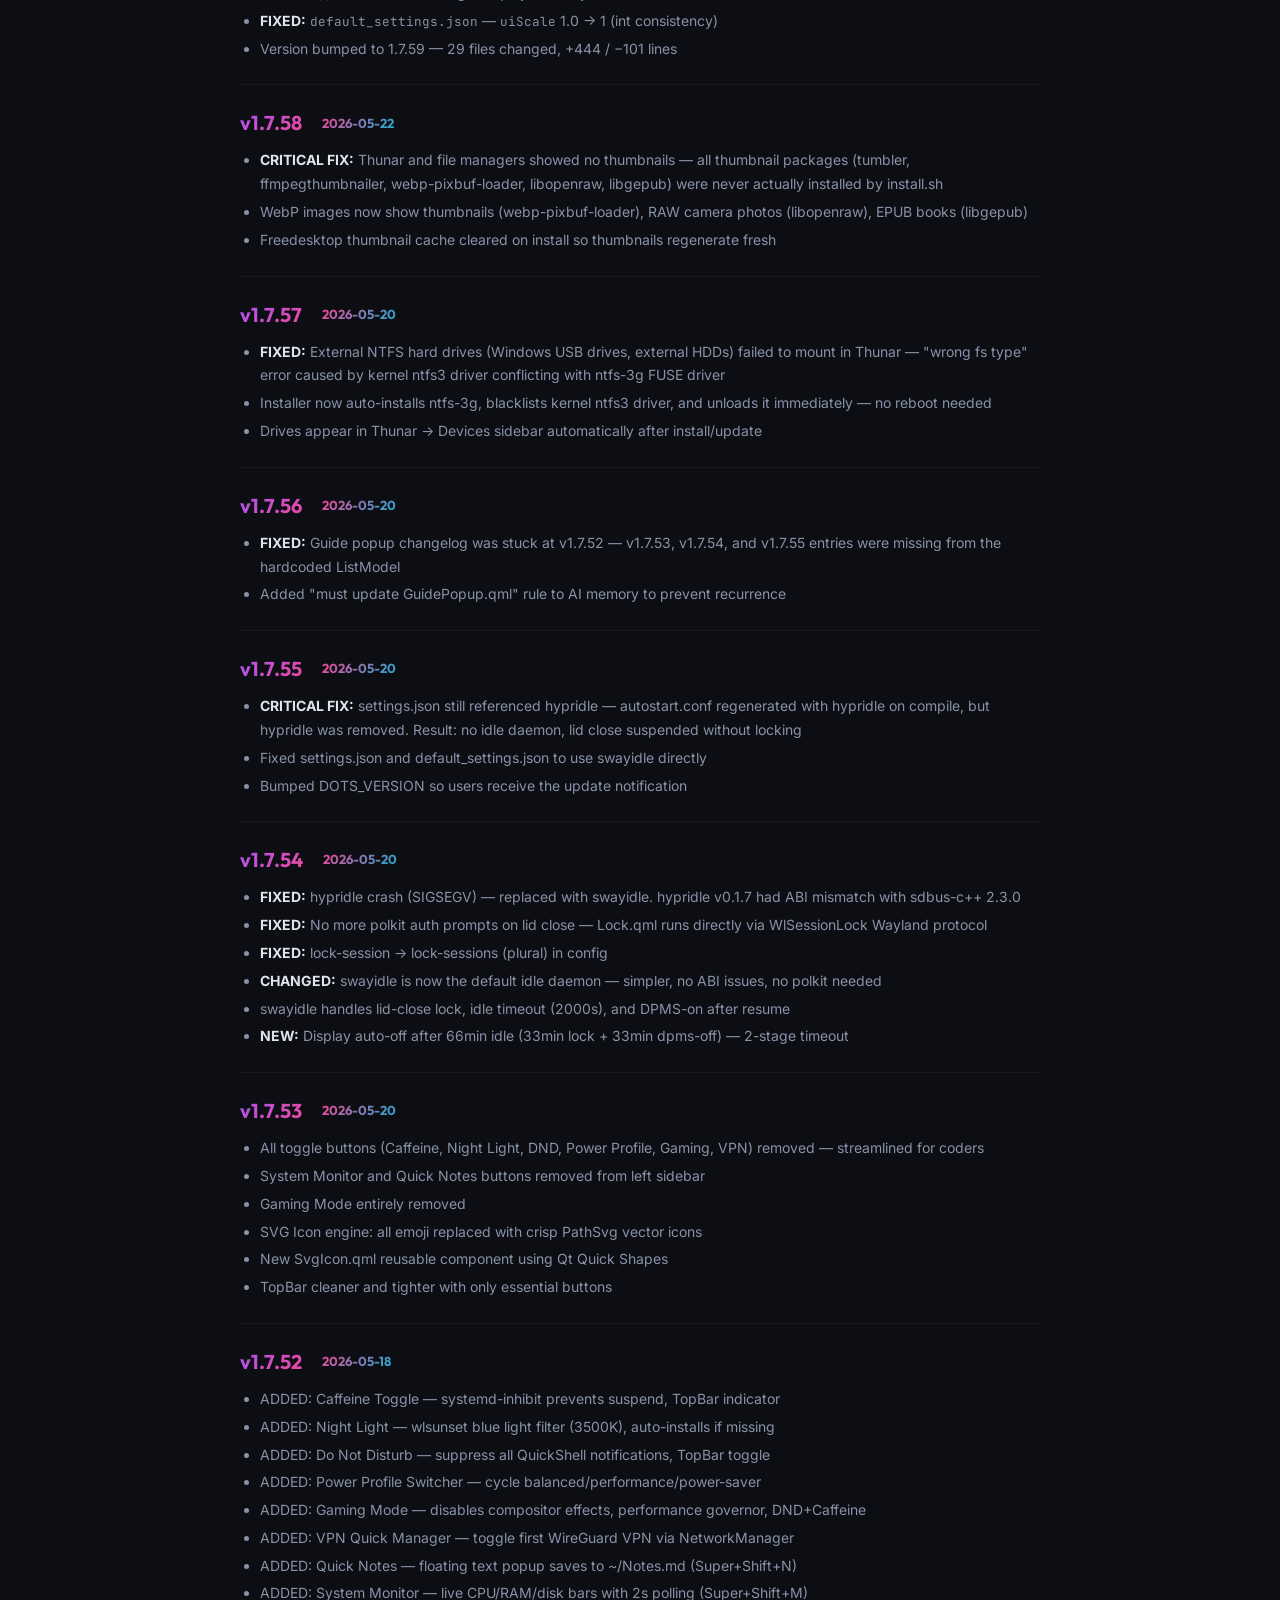
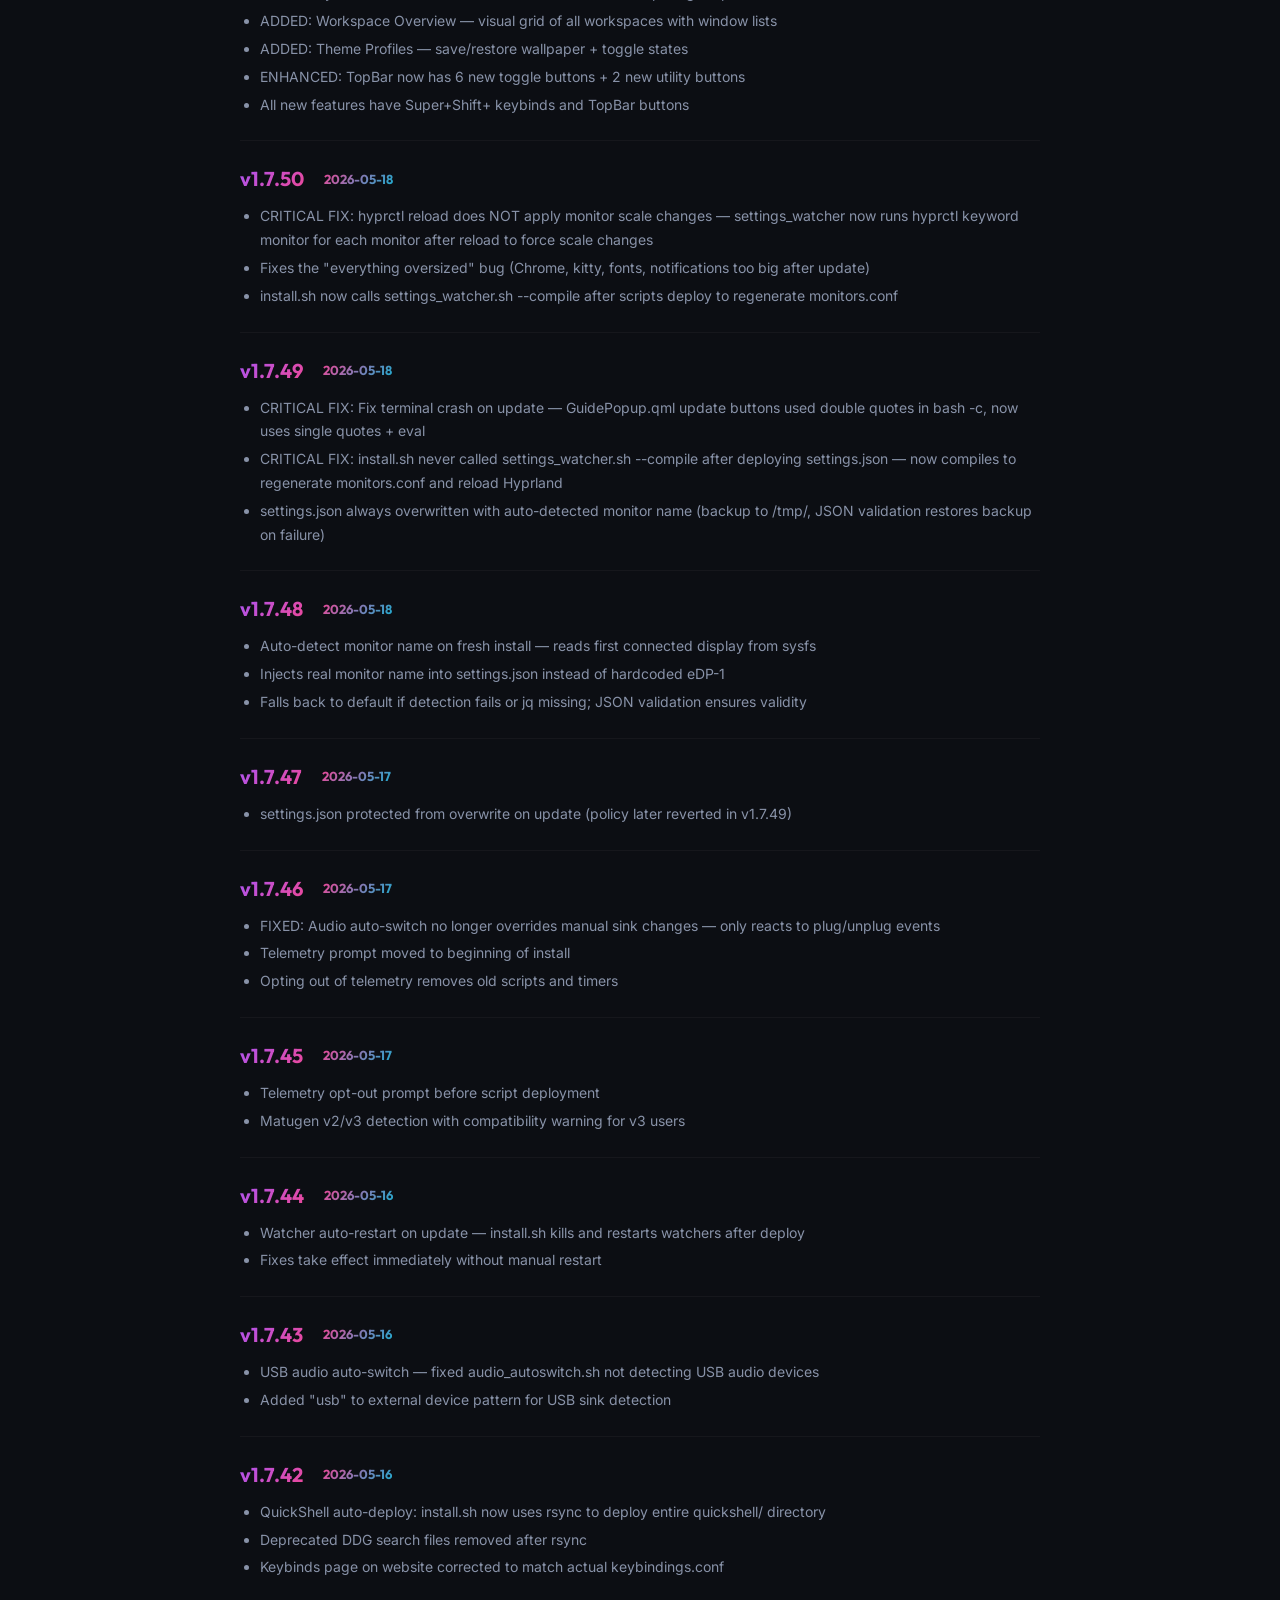
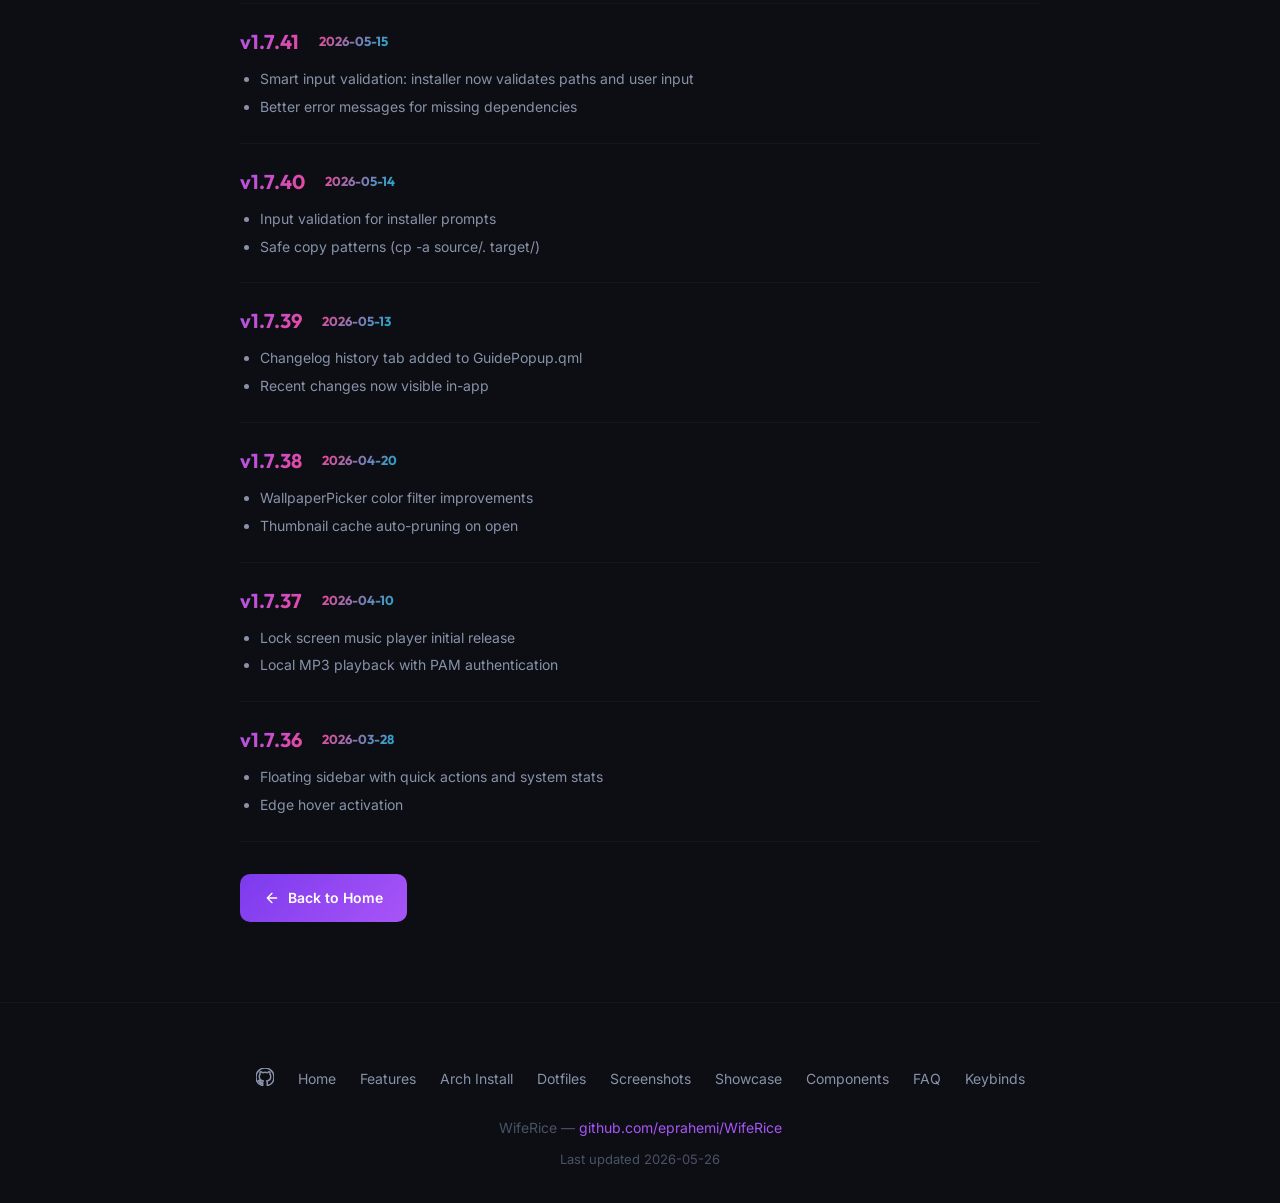
==== commit 81c81a52: "v1.7.93: swayidle → hypridle-git + s2idle fix" ====
--- a/changelog.html
+++ b/changelog.html
@@ -53,6 +53,18 @@
 <section>
   <div class="container narrow">
     <div class="changelog-item fade-in">
+      <div class="changelog-version">v1.7.93 <span class="changelog-date">2026-05-27</span></div>
+      <ul>
+        <li><strong>CRITICAL FIX:</strong> swayidle fully removed — replaced with <code>hypridle-git</code> from AUR. swayidle <code>-w</code> flag blocked 66min suspend because Lock.qml never exits</li>
+        <li><strong>FIXED:</strong> hypridle.conf now ACTIVE — handles lock before sleep, idle timeout lock (33min), and idle timeout suspend (66min) via independent listeners (no <code>-w</code> blocking)</li>
+        <li><strong>FIXED:</strong> Deep S3 (mem) broken on Lenovo laptops — immediate wake in ~2.8s. s2idle forced via <code>mem_sleep_default=s2idle</code> kernel parameter</li>
+        <li><strong>CHANGED:</strong> install.sh — swayidle removed from pacman list, hypridle-git installed from AUR, hypridle.conf deployed on install/update</li>
+        <li><strong>CHANGED:</strong> autostart.conf, settings.json, default_settings.json now all use hypridle (not swayidle)</li>
+        <li><strong>FIXED:</strong> USB wake enabled on s2idle (XHC in /proc/acpi/wakeup)</li>
+        <li><strong>FIXED:</strong> Polkit rule created for loginctl lock-sessions without password</li>
+      </ul>
+    </div>
+    <div class="changelog-item fade-in">
       <div class="changelog-version">v1.7.92 <span class="changelog-date">2026-05-26</span></div>
       <ul>
         <li><strong>CHANGED:</strong> SDDM assets moved to <strong>system paths only</strong> — <code>~/.config/hypr/LoginScreen Settings/</code> directory has been <strong>removed entirely</strong>. SDDM runs as the <code>sddm</code> user and cannot traverse <code>700</code> home directories — this was the root cause of the blank login screen for many users. All SDDM files now live under <code>/usr/share/sddm/</code>. QML theme files always update on every install. Wallpaper/face icons respect <code>SDDM_OVERWRITE</code> prompt.</li>
